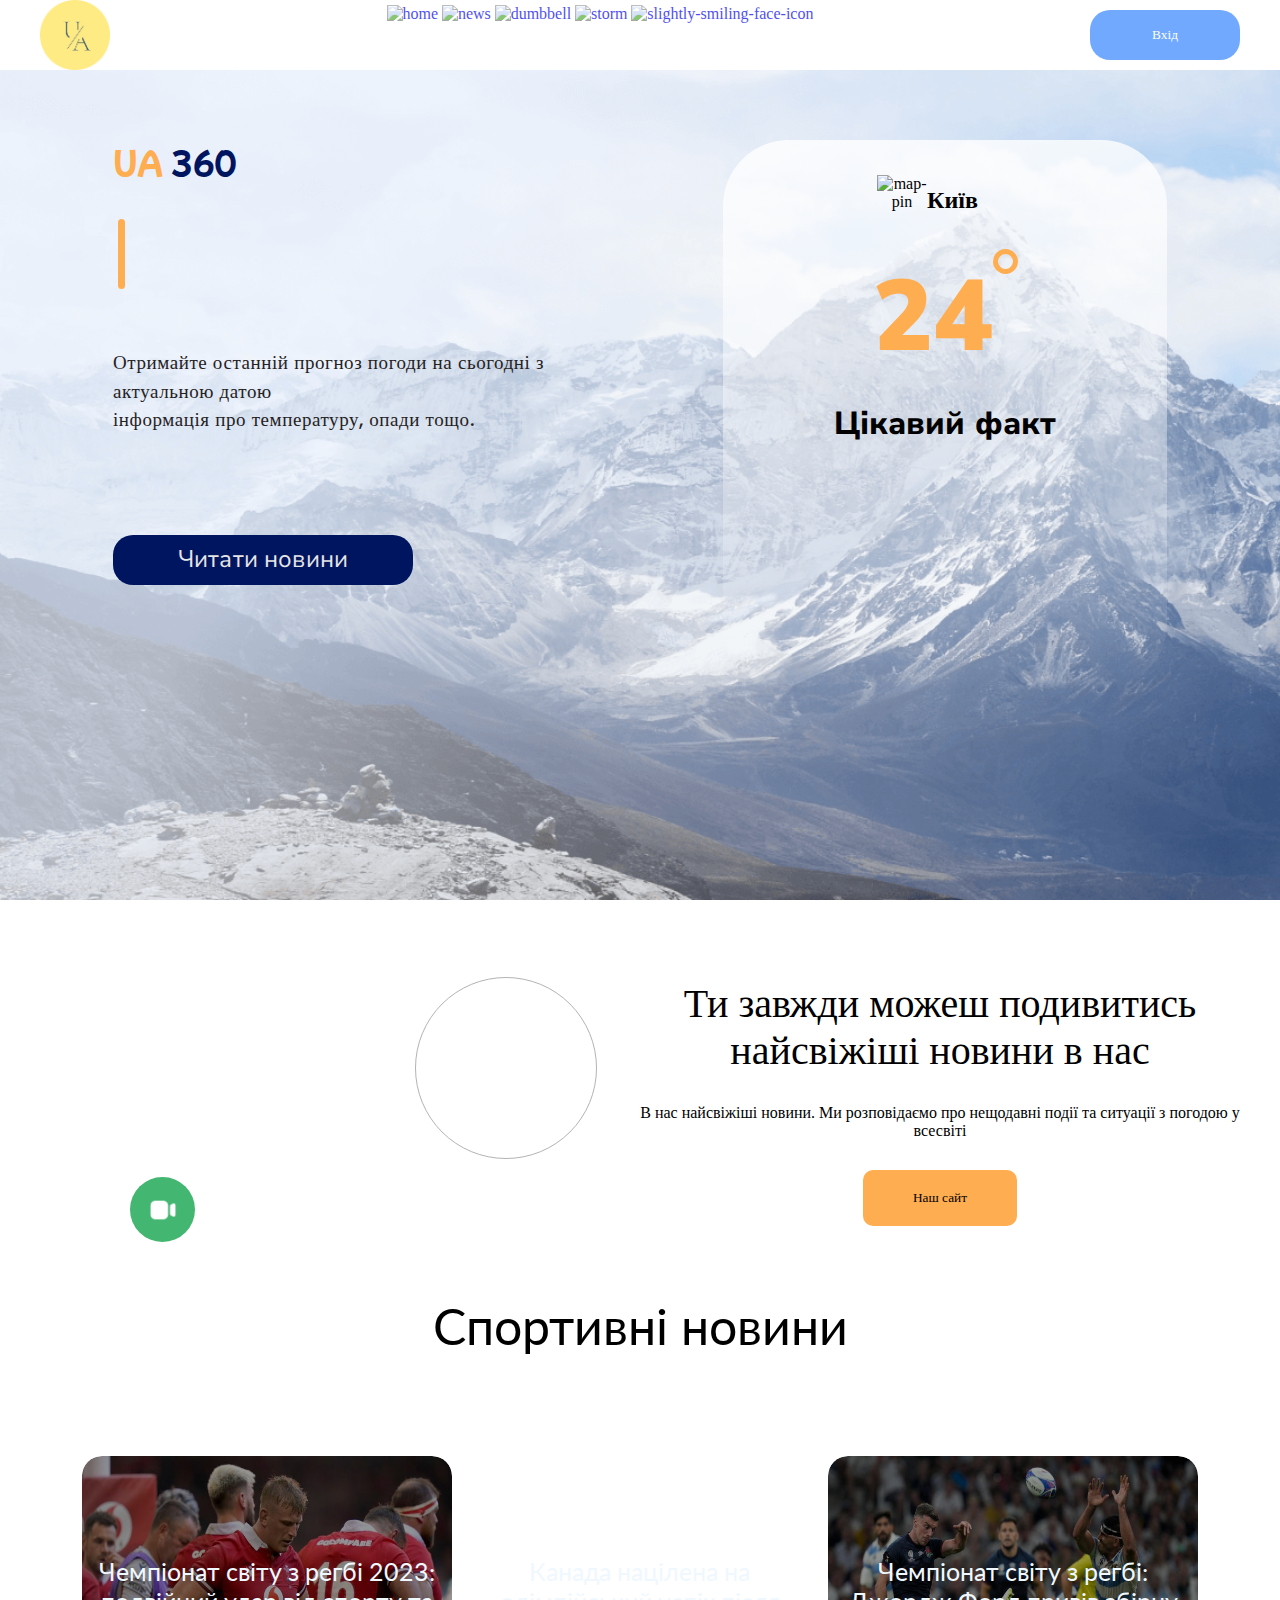
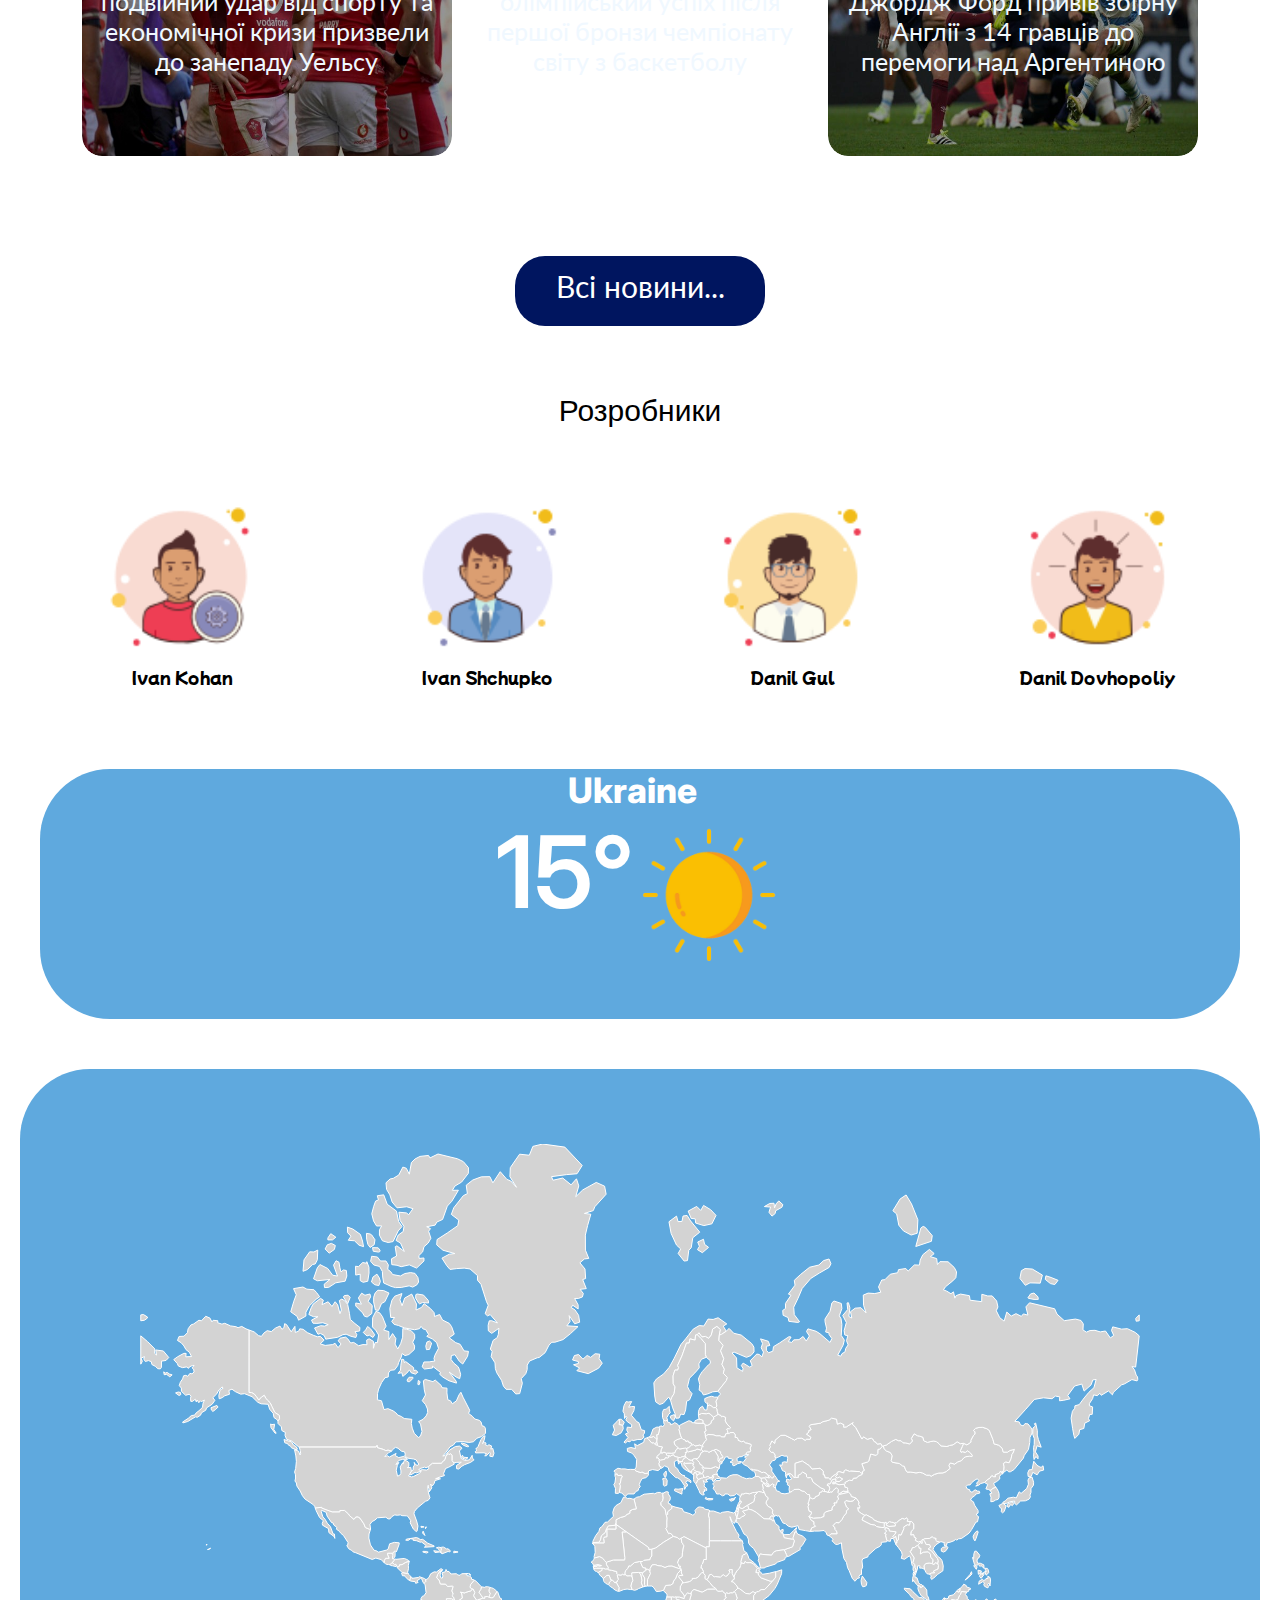
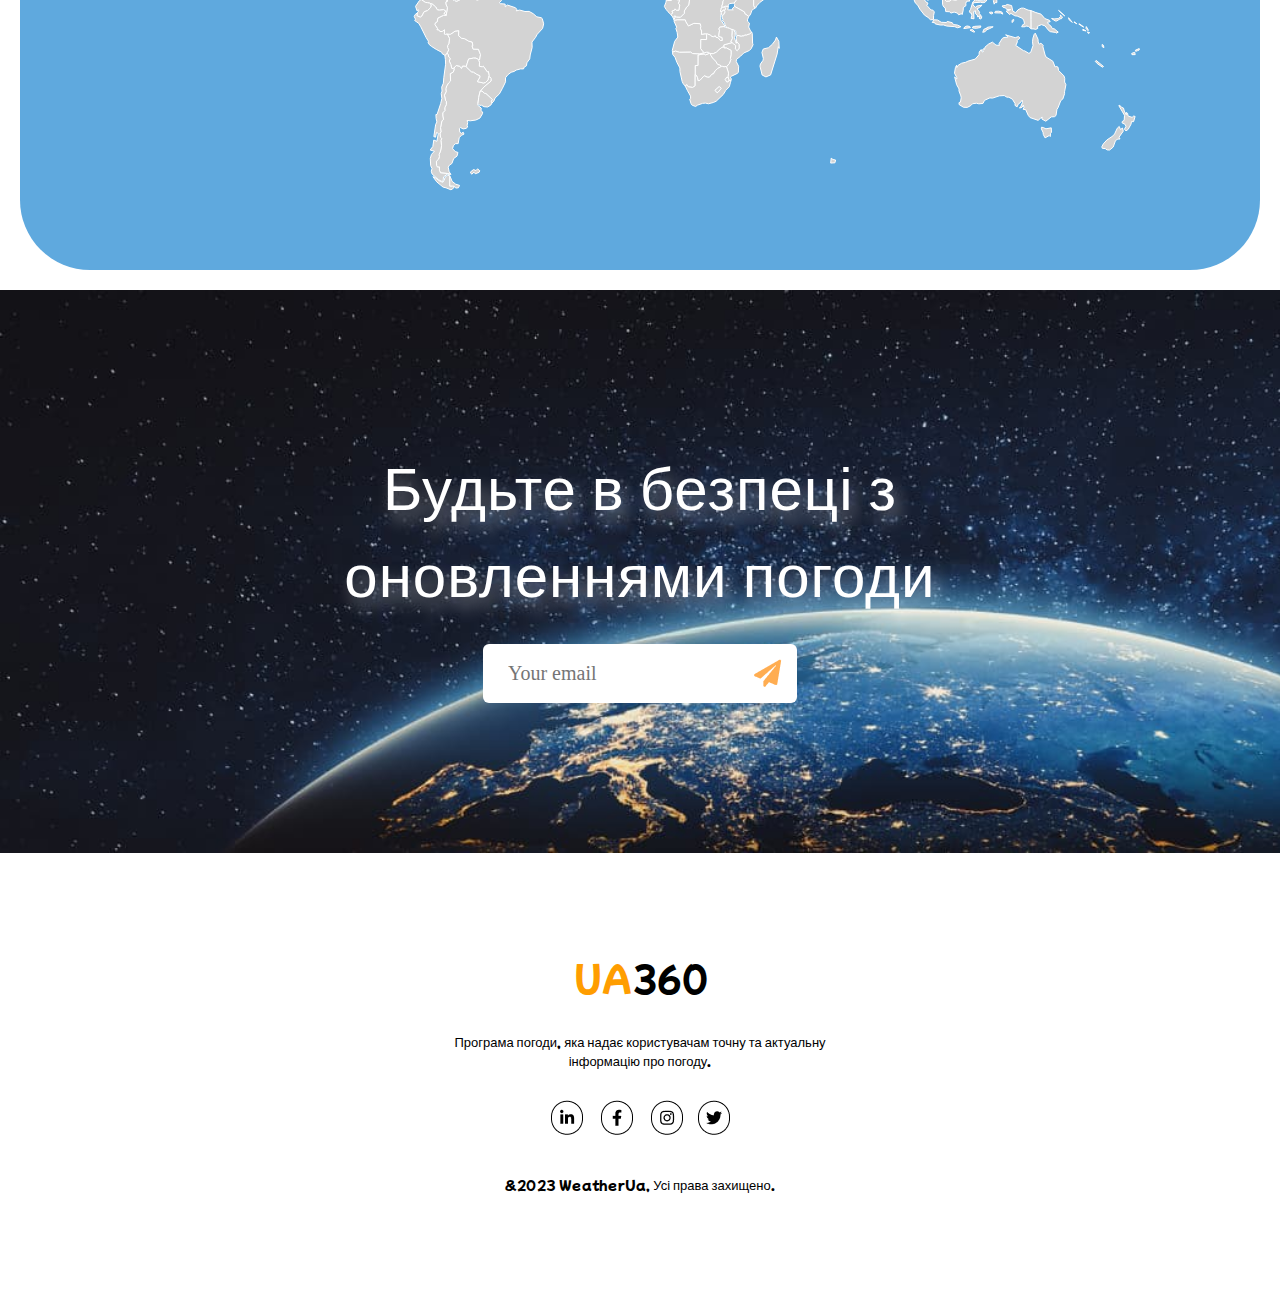
==== index.html @ 63f7a11b "v1" ====
<!DOCTYPE html>
<html lang="en">
    <meta charset="UTF-8">
    <meta name="viewport" content="width=device-width, initial-scale=1.0">
    <title>UA360 - Головна сторінка</title>
    <link rel="preconnect" href="https://fonts.googleapis.com">
    <link rel="preconnect" href="https://fonts.gstatic.com" crossorigin>
    <link href="https://fonts.googleapis.com/css2?family=Poppins:wght@300&display=swap" rel="stylesheet">   
    <link href="https://fonts.googleapis.com/css2?family=Mochiy+Pop+P+One&family=Nunito+Sans:opsz,wght@6..12,300&display=swap" rel="stylesheet">
    <link rel="preconnect" href="https://fonts.googleapis.com">
    <link rel="preconnect" href="https://fonts.gstatic.com" crossorigin>
    <link href="https://fonts.googleapis.com/css2?family=Lato:ital,wght@1,700&family=Lobster&family=Noto+Serif+Khojki:wght@500;700&family=Preahvihear&family=Sedgwick+Ave+Display&display=swap" rel="stylesheet">
    <link rel="preconnect" href="https://fonts.googleapis.com">
    <link rel="preconnect" href="https://fonts.gstatic.com" crossorigin>
    <link href="https://fonts.googleapis.com/css2?family=Crimson+Text:ital@1&family=Dancing+Script:wght@500&family=Noto+Serif:ital@1&family=Open+Sans:ital,wght@1,300&family=Pacifico&family=Raleway:wght@200&family=Roboto:wght@300&family=Shadows+Into+Light&family=Signika+Negative:wght@300&family=Ubuntu:wght@300&display=swap" rel="stylesheet">
    <link href="https://cdn.jsdelivr.net/npm/bootstrap@5.3.1/dist/css/bootstrap.min.css" rel="stylesheet" integrity="sha384-4bw+/aepP/YC94hEpVNVgiZdgIC5+VKNBQNGCHeKRQN+PtmoHDEXuppvnDJzQIu9" crossorigin="anonymous">
    <link rel="preconnect" href="https://fonts.googleapis.com">
    <link rel="preconnect" href="https://fonts.gstatic.com" crossorigin>
    <link href="https://fonts.googleapis.com/css2?family=Inter:wght@300;800&display=swap" rel="stylesheet">
    <link rel="stylesheet" href="./style.css">
    <link rel="shortcut icon" href="./img/logo.png" type="image/x-icon">
    <link rel="stylesheet" href="load.css">
<!--     <script src="./load.js"></script>
 --></head>
<body>
    <div class="mask">
        <div class="loader">
            <div class="sky"></div>
            <div class="sun"></div>
        </div>
    </div>
    <header class="i-header">
        <div class="i-header__block">
            <div class="i-header__block-body">
                <a href="./index.html">

                    <img class="i-header__logo" src="./img/logo.png" alt="" width="70px">
                </a>
                
                <nav class="i-header__nav">
                    <a href="./index.html" class="i-header-link">
                        <img class="i-header__nav-link" width="50" height="50" src="https://img.icons8.com/3d-fluency/50/home.png" alt="home"/>
    
                    </a>
                    <a href="./D__news/Danya.html" class="i-header-link">
                        <img class="i-header__nav-link" width="50" height="50" src="https://img.icons8.com/3d-fluency/50/news.png" alt="news"/>
                    </a>
                    <a href="./sport/index.html" class="i-header-link">
    
                        <img class="i-header__nav-link"  width="50" height="50" src="https://img.icons8.com/3d-fluency/50/dumbbell.png" alt="dumbbell"/>
                    </a>
                    <a href="./Ivan Kohan/weather.html" class="i-header-link">
                        
                        <img class="i-header__nav-link"  width="50" height="50" src="https://img.icons8.com/3d-fluency/50/storm.png" alt="storm"/>
                    </a>
                    <a href="./weather/index.html" class="i-header-link">
    
                        <img class="i-header__nav-link"  width="50" height="50" src="https://img.icons8.com/3d-fluency/50/slightly-smiling-face-icon.png" alt="slightly-smiling-face-icon"/> 
                    </a>
                </nav>
                <a href="../login/login.html" class="login-link">

                    <button class="login-btn">
                        Вхід
                    </button>
                </a>
            </div>
           <!--  <nav class="i-header__nav">
                <a href="" class="i-header__link">Головна</a>
                <a href="" class="i-header__link">Новини</a>
                <a href="" class="i-header__link">Спорт</a>
                <a href="" class="i-header__link">Погода</a>
                <a href="" class="i-header__link">Цікаві факти</a>
            </nav> -->
        </div>
        
        <div class="i-info-box">
            <div class="i-left-box">
                <p class="i-overtext">UA <span class="i-blue">360</span></p>
                <div class="i-title-box">
                    <h1 class="i-title" id="animatedText"></h1>
                    <div class="i-line"></div>
                </div>
                <p class="i-subtitle">Отримайте останній прогноз погоди на сьогодні з актуальною датою <br> інформація про температуру, опади тощо.</p>
                <a href="/D__news/Danya.html">
                    <button class="i-info-button">Читати новини</button>
                </a>
            </div>
            <div class="i-right-box">
                <div class="i-card-box">
                    <div class="i-city-box">
                        <img width="50" height="50" src="https://img.icons8.com/3d-fluency/50/map-pin.png" alt="map-pin"/>
                        <h1 class="i-city">Київ</h1>
                    </div>
                    <div class="i-temperature-box">
                        <p class="i-temperature">24</p>
                        <div class="i-circle"></div>
                    </div>
                    <p class="i-ff-title">Цікавий факт</p>
                    <p class="i-ff" id="iFF">Щоб передивитися всі відео на YouTube, знадобиться 1000 років.</p>
                </div>
            </div>
        </div>
        <div class="i-shadow"></div>
    </header>
    <main>

        <div class="D-section">
            <div class="D-section__block">
                <img class="D-section__block__img" src="https://images.pexels.com/photos/17698922/pexels-photo-17698922.jpeg?auto=compress&amp;cs=tinysrgb&amp;dpr=1&amp;w=500" alt="">
                <div class="D-section__block__img-2"></div>
                <div class="D-section__block__icon">
                    <img class="D-section__block__videoPng" src="./img/Video.png" alt="">
                    <div class="D-section_block__background"></div>
                </div>
            </div>
            <div class="D-section__block">
                <p class="D-section__title">Ти завжди можеш подивитись найсвіжіші новини в нас</p>
                <p class="D-section__Description">В нас найсвіжіші новини. Ми розповідаємо про нещодавні події та ситуації з погодою у всесвіті</p>
                <a href="">
                    <button class="D-section__btn">Наш сайт</button>
                </a>
            </div>
        </div>
        <div class="sport-news">

            <p class="g__news-title">Спортивні новини</p>
            <div class="g__news-box">
                <div class="g__box-news1">
                    <img class="g__box-news1-img" src="./img/news1-photoaidcom-darken.jpg" alt="">
                    <p class="g__box-news1-text">Чемпіонат світу з регбі 2023: подвійний удар від спорту та економічної кризи призвели до занепаду Уельсу</p>
                    <a href="">
                        <div class="g__box-news1-button">
                        <p class="g__box-news1-button-text">Читати більше...</p>
                    </a>
                </div>
            </div>
                <div class="g__box-news1">
                    <img class="g__box-news1-img" src="./img/news2dark.jpg" alt="">
                    <p class="g__box-news1-text">Канада націлена на олімпійський успіх після першої бронзи чемпіонату світу з баскетболу</p>
                    <a href=""><div class="g__box-news1-button">
                        <p class="g__box-news1-button-text">Читати більше...</p>
                    </a></div>
                </div>
                <div class="g__box-news1">
                    <img class="g__box-news1-img" src="./img/news3dark.jpg" alt="">
                    <p class="g__box-news1-text">Чемпіонат світу з регбі: Джордж Форд привів збірну Англії з 14 гравців до перемоги над Аргентиною</p>
                    <a href=""><div class="g__box-news1-button">
                        <p class="g__box-news1-button-text">Читати більше...</p>
                    </a>
                </div>
                </div>
            </div>
            <a href="/D__news/Danya.html">
                <div class="g__news-more">
                    <p class="g__news-more-text">Всі новини...</p>
                </div>
            </a>    
        </div>
        <h3 class="about-title">
            Розробники
        </h3>
        <div class="about-os">
            <div class="box-people">
                <img src="./img/icons8-admin-100(1).png" alt="" class="img-people">
                <p class="text-people">Ivan Kohan</p>
            </div>
            <div class="box-people">
                <img src="./img/icons8-manager-100.png" alt="" class="img-people">
                <p class="text-people">Ivan Shchupko </p>
            </div>
            <div class="box-people">
                <img src="./img/icons8-administrator-male-100.png" alt="" class="img-people">
                <p class="text-people">Danil Gul </p>
            </div>
            <div class="box-people">
                <img src="./img/icons8-winner-100.png" alt="" class="img-people">
                <p class="text-people">Danil Dovhopoliy</p>
            </div>
        </div>
        <div class="map-block">
            <div class="svg__map-box" >
                <div class="box-name">
                    <p class="svg__map-name">Ukraine</p>
                    <img src="https://flagsapi.com/UA/flat/64.png" alt="" class="flag">
                </div>
                <div class="svg__map-line">
                    <p class="temperature-map">15°</p>
                    <img src="./img/clear.png" alt="" class="status-map">
                </div>
            </div>
            <div class="svg__map">
                <div class="map-container">
                    <!-- <video autoplay loop muted class="video__beck " src="./VIDEO/ocean--video-2.mp4"></video> -->
                    <svg enable_background="new 0 0 1000 647" height="647px" pretty_print="False" style="stroke-linejoin: round; stroke:#000; fill: none;" version="1.1" viewBox="0 0 1000 647" width="1000px" xmlns="http://www.w3.org/2000/svg" xmlns:xlink="http://www.w3.org/1999/xlink"><defs><!-- <style type="text/css"><![CDATA[path { fill-rule: evenodd; }]]></style> --></defs><metadata><views><view h="647.825177808" padding="0" w="1000"><proj flip="auto" id="mercator" lon0="65.3146660706"/><bbox h="4064.12" w="6283.19" x="-3141.59" y="-2891.13"/></view></views></metadata><g class="" id="countries">
                        <path d="M705.095473,347.358975L703.185541,347.101503L699.259904,349.734781L698.161758,348.598999L698.420314,345.662495L696.381534,343.613834L692.809190,346.703602L691.914707,348.301657L690.980523,347.628542L688.972844,348.746781L688.125371,348.323054L686.033561,347.587345L684.488245,347.564174L683.652811,347.455957L682.344409,346.520899L681.909851,347.764979L679.572241,348.438463L679.018582,351.205398L675.266223,352.766604L674.686909,354.312810L672.595672,354.766275L669.767179,353.474360L668.636641,357.694527L667.874589,360.130031L669.081805,360.621575L667.895801,362.437648L669.021466,367.138651L671.122018,367.686762L671.349186,369.770679L668.833711,372.682517L673.480983,374.311011L680.406385,373.822025L684.010834,372.494781L684.107864,369.760841L685.653897,367.928997L692.251661,365.986526L692.098448,364.018170L693.276139,362.026616L695.041314,361.187620L693.951194,358.982338L696.589497,359.086936L697.236317,356.586326L698.617671,355.165008L697.644933,352.022243L699.264491,350.523488L706.834993,348.754680L708.449535,348.364676L707.955785,347.364479L705.095473,347.358975Z " data-id="AF" data-name="Afghanistan" id="AF"/> 
                        
                        <path d="M533.912343,476.918513L536.711025,483.262952L535.858536,484.375514L537.129530,488.355179L537.812898,493.063148L534.668805,497.355167L532.283612,506.335245L532.544605,508.158632L535.539640,507.112288L539.410384,508.307418L550.652983,508.182051L552.574668,509.575824L559.289241,509.988263L564.386549,508.801668L562.576657,506.987947L560.705566,504.621497L560.833267,495.505393L566.608353,495.541271L566.613226,490.793957L566.320129,489.916505L565.057018,489.749969L561.447266,490.362855L561.595606,487.006235L560.466932,484.234058L560.875548,482.543134L560.262552,479.701652L553.854119,479.322996L548.460990,481.878069L545.965438,477.834577L545.281354,475.755476L537.096996,475.718592L534.176058,476.376303L533.912343,476.918513Z M536.042850,472.701471L535.003466,471.746856L534.165452,472.214832L533.045951,473.416558L533.787508,475.511422L534.492947,475.216993L534.579801,474.002388L535.033564,473.286495L536.042850,472.701471Z " data-id="AO" data-name="Angola" id="AO"/><path d="M553.540670,330.110215L553.727275,331.298434L553.727277,331.298446L553.581087,335.545473L553.822444,337.283016L555.414198,339.294452L555.885733,339.546622L557.175359,337.794017L557.341758,336.612640L558.243121,336.083697L558.298731,335.122411L557.148128,334.228055L556.754274,332.644773L557.106707,331.380914L557.106705,331.380897L556.920059,330.027374L556.256654,329.643620L555.665751,328.634798L554.919444,328.968091L554.743156,328.259226L553.540670,330.110215Z " data-id="AL" data-name="Albania" id="AL"/><path d="M653.759209,386.431356L649.790289,390.455790L643.650874,390.765421L643.548397,389.931799L643.054934,390.079584L643.160850,390.782445L644.223165,393.846511L652.560449,395.362890L653.119412,394.727848L653.191934,393.515431L654.999533,388.019845L656.415714,388.007913L655.511485,384.533579L653.759209,386.431356Z " data-id="AE" data-name="United Arab Emirates" id="AE"/><path d="M309.644719,631.735724L309.646550,642.213875L312.616701,642.216334L314.287780,642.345548L315.702035,644.056515L318.336844,643.813379L319.584911,641.398638L315.702035,640.202418L312.096507,637.360988L310.709765,633.865903L309.644719,631.735724Z M313.880762,524.206616L314.217572,524.960371L313.265688,528.102701L310.244782,529.603385L310.583456,536.932680L308.626227,538.872075L306.809886,541.818041L305.818587,544.697498L306.080798,547.794350L304.372164,551.117641L305.649824,556.777567L306.369882,557.382934L306.362859,560.450154L304.779920,563.742405L304.844488,566.591558L302.744652,568.839818L302.753681,572.035288L303.596711,575.474148L301.935804,576.764896L300.542913,583.691000L301.011438,588.201466L299.896236,588.962789L300.543773,593.326099L301.795634,594.777759L300.881587,596.395356L301.551697,601.694072L300.538685,607.002464L299.068470,610.494716L299.390733,612.590492L298.511299,615.249044L296.383515,617.112076L296.625876,621.673143L297.602985,623.256494L299.449496,622.974263L299.395606,626.278715L300.545493,628.888965L307.247453,629.492466L309.817964,630.201815L310.987127,630.431157L309.141190,627.819792L308.245416,623.217316L309.381973,621.175478L311.913214,619.470698L313.715724,614.485923L316.991460,612.128926L317.945709,608.432708L315.294149,607.608294L312.566483,604.649133L313.361787,601.659070L315.535721,599.639327L318.155822,599.628172L319.219355,593.657780L321.446463,591.292522L324.000133,590.120681L323.173944,588.172708L321.655572,589.353293L319.783048,588.226173L319.396217,584.542821L320.466630,583.582295L323.133598,584.920067L325.975564,584.412074L327.639122,583.121877L327.127313,581.284515L327.695234,578.582536L327.112264,576.450286L330.158968,576.809109L335.721434,576.067904L339.833678,574.168384L342.498639,569.682824L342.639526,567.994131L340.906456,566.496611L341.285117,564.144205L337.763868,561.249044L337.953486,559.499082L338.742913,553.332798L339.484828,549.987900L340.177655,547.408825L343.878130,543.062123L351.206129,537.007741L351.262670,534.532232L349.871212,532.753500L348.497669,533.343008L348.044192,536.070550L345.528503,538.455208L343.335076,538.957417L337.423475,537.631189L340.154006,532.925739L339.755853,531.570964L336.899411,530.375110L333.510665,528.125455L331.243069,527.663890L326.144041,522.745031L325.696369,522.104118L322.533573,521.980442L321.451407,524.393603L319.820957,522.226438L316.192000,521.498140L313.880762,524.206616Z " data-id="AR" data-name="Argentina" id="AR"/><path d="M628.921208,340.125118L626.498607,338.554432L627.280438,337.400355L625.304577,334.598953L624.730422,333.631564L620.876018,334.206281L621.347266,335.497998L621.080397,337.272875L623.142682,338.174517L624.235382,339.229529L624.812260,339.132161L625.633649,340.097826L626.859066,340.089750L626.846311,340.643464L627.978568,342.708992L628.982837,342.604415L628.921208,340.125118Z " data-id="AM" data-name="Armenia" id="AM"/><path d="M694.920406,618.784756L695.599910,616.036526L692.978968,615.508063L691.190071,614.182178L690.663109,619.063725L694.920406,618.784756Z " data-id="TF" data-name="French Southern and Antarctic Lands" id="TF"/><path d="M903.258864,583.545187L901.444386,583.220924L901.373154,584.904456L902.973506,588.135077L903.353028,590.613127L905.062736,593.865718L909.267854,591.535348L910.237153,592.575062L910.523513,589.533550L911.473606,588.242775L911.277253,583.849032L905.938444,584.812902L903.258864,583.545187Z M898.166285,497.971541L898.056213,495.323095L895.263693,489.186240L894.233196,490.243980L892.966501,494.110218L892.502992,497.784312L893.008638,501.640529L890.715745,508.353819L888.884641,509.347835L884.363638,506.721833L883.581663,506.724677L875.807498,501.505045L877.408997,497.859109L877.087666,496.718732L879.833032,493.952183L878.559600,492.548795L875.248106,493.658801L865.613598,490.897127L867.645212,491.828748L867.695376,493.276989L863.946170,493.474469L862.266273,494.476013L858.915364,499.850311L859.502992,501.424778L856.003456,501.135991L852.415060,498.126645L848.543887,500.106378L844.965093,503.141933L844.628282,505.336718L843.404584,504.711000L842.534180,506.113411L843.521823,507.482634L842.341552,508.061816L841.173321,505.560036L839.232431,508.022344L839.035218,510.767212L835.192709,515.124859L827.907707,517.163248L825.722164,518.267222L821.578102,519.222607L817.973653,521.489802L816.801982,523.550267L816.592443,521.269846L815.446426,523.424148L814.495043,529.195761L816.776614,533.487828L816.822907,535.068837L814.626614,532.979939L816.658515,540.743809L819.061624,544.994153L818.942378,546.813786L820.863203,551.922379L821.173929,553.858611L820.462470,558.091628L819.085415,558.544808L819.024933,560.460031L823.457792,563.252266L827.340288,563.386539L830.873505,561.511033L832.523161,559.721774L836.421279,559.203753L838.872688,559.813217L842.968020,559.434674L844.526666,556.341833L849.871351,553.894353L852.517680,554.111778L859.265361,551.850694L864.231384,551.542771L866.898782,553.130470L868.847698,553.223926L872.406426,555.212701L875.083713,559.627770L874.997719,561.407738L877.163341,562.795491L878.225656,560.119045L879.958440,558.975949L882.214642,556.145291L882.435934,558.601613L880.944507,562.178151L879.494071,564.050808L881.961819,563.427516L883.316371,561.091828L883.987270,563.598497L883.075587,565.248227L885.743845,565.659481L888.265913,571.427464L890.058749,573.588472L898.299863,576.385351L900.728627,573.820899L902.244419,573.155300L901.813874,574.993881L905.810313,577.192059L911.320393,572.849264L914.424642,572.721583L916.014962,571.505418L916.932807,565.451571L918.003148,563.755205L920.762703,556.612531L922.817536,554.991406L924.591453,549.687357L924.534984,547.839024L925.922357,540.718622L924.600626,538.057061L924.720588,534.366412L923.941337,531.893345L918.517394,526.396627L918.039553,523.204887L916.237114,522.366895L915.130368,523.025254L912.828589,517.213551L906.003227,512.992785L905.105160,511.007906L902.909441,502.742291L903.194368,501.468397L900.945046,499.136230L899.165538,500.215942L898.166285,497.971541Z " data-id="AU" data-name="Australia" id="AU"/><path d="M545.760485,303.993486L544.457959,304.211880L539.768693,304.961549L537.708128,303.608546L536.730230,305.543986L535.733844,306.073893L535.003466,308.629388L531.690968,309.240663L527.446580,309.008770L526.609426,309.235357L526.716775,309.962985L526.292537,310.962702L527.547480,311.703338L528.962658,311.813687L530.642985,312.390010L530.965464,311.618651L533.706387,310.911425L534.325975,312.324422L538.292029,313.367624L540.582915,313.679669L541.982472,312.764750L544.408082,312.664074L544.936803,311.980677L545.857515,309.353970L545.320338,308.462452L546.882280,308.454357L547.092822,306.763254L546.816351,305.318639L547.039076,304.786842L545.760485,303.993486Z " data-id="AT" data-name="Austria" id="AT"/><path d="M624.235382,339.229529L624.675529,340.585934L626.076232,342.235846L627.978568,342.708992L626.846311,340.643464L626.859066,340.089750L625.633649,340.097826L624.812260,339.132161L624.235382,339.229529Z M628.703356,331.361286L627.983584,331.874165L629.349459,333.876584L625.409777,333.028338L624.730422,333.631564L625.304577,334.598953L627.280438,337.400355L626.498607,338.554432L628.921208,340.125118L628.982837,342.604415L632.253771,339.966246L634.113253,340.754413L633.156997,342.521127L635.576875,344.201462L635.502777,342.444709L637.479354,337.554219L639.763648,337.261983L637.617232,336.109548L636.206496,333.505528L634.747893,331.554132L634.747891,331.554130L633.091928,333.049168L632.615950,333.988056L631.389099,333.736290L629.483037,331.486147L628.703356,331.361286Z " data-id="AZ" data-name="Azerbaijan" id="AZ"/><path d="M584.507193,466.122520L584.507131,466.122513L583.033539,465.941059L582.184346,467.521875L580.500149,467.303605L581.197562,468.566378L581.222904,469.047696L582.240958,471.697117L582.227375,471.820703L582.520870,471.786820L583.527146,470.779321L585.265232,467.845220L584.668002,467.215784L584.507193,466.122520Z " data-id="BI" data-name="Burundi" id="BI"/><path d="M509.194017,292.929089L506.971353,293.803166L508.662286,295.424381L511.887213,299.217952L513.310561,298.882307L515.736888,300.839529L516.037438,298.429093L516.760363,298.265953L517.075389,295.321899L515.550854,294.294255L513.795282,292.354404L511.224484,293.277452L509.194129,292.929108L509.194017,292.929089Z " data-id="BE" data-name="Belgium" id="BE"/><path d="M507.900664,425.229499L506.906427,425.236832L505.975396,426.067608L505.369424,426.914755L504.013724,427.179282L503.448742,428.415972L502.494923,428.735785L502.142060,430.222123L504.616401,433.999955L504.490133,440.432138L505.173213,442.357851L507.465390,442.032394L507.554394,435.744988L510.531227,429.477381L509.907483,427.801189L510.015549,426.860902L507.900664,425.229499Z " data-id="BJ" data-name="Benin" id="BJ"/><path d="M499.261540,417.557253L494.450163,418.604896L490.229566,422.095271L488.888342,421.710867L487.721329,424.357711L485.519805,426.708836L484.827479,428.865938L485.011149,430.504324L486.258352,431.118837L486.743073,432.050224L490.259807,431.829687L492.157986,432.555401L491.779683,430.434966L491.844824,428.833675L498.783269,428.450369L500.066016,428.675482L502.494923,428.735785L503.448742,428.415972L504.013724,427.179282L505.369424,426.914755L505.975396,426.067608L506.038172,424.123630L502.840333,423.478708L500.819970,418.933693L501.039757,417.544052L499.261540,417.557253Z " data-id="BF" data-name="Burkina Faso" id="BF"/><path d="M755.565488,391.954888L754.346377,393.894387L752.827862,392.330006L754.924975,390.429485L756.203852,387.848966L749.393539,386.951249L749.148885,384.812503L745.628138,383.324250L744.648377,385.419766L746.650180,387.046490L744.300674,389.299612L746.007803,390.115422L745.535838,391.943859L746.928658,396.685365L748.001722,396.953195L750.370577,397.341229L750.989162,394.437052L753.543764,394.557374L755.390347,399.261646L756.182640,400.809659L756.001479,398.418145L756.969488,398.869256L757.026244,396.728662L755.565488,391.954888Z " data-id="BD" data-name="Bangladesh" id="BD"/><path d="M562.839226,322.348738L562.154999,323.225215L562.403809,324.629350L563.751338,326.277803L562.528214,329.113746L562.072014,329.643620L563.461108,330.844504L563.658035,333.299839L565.709570,333.406617L567.929942,332.389776L569.884017,333.681884L572.404938,333.333433L572.435179,331.487013L575.260520,330.313258L577.648436,330.814416L576.753093,328.675245L577.765962,325.965513L579.205362,324.381449L575.556340,322.576766L570.915948,324.454401L563.637109,323.934713L562.839226,322.348738Z " data-id="BG" data-name="Bulgaria" id="BG"/><path d="M284.958915,391.554327L283.138928,387.133535L282.535390,389.074049L284.958915,391.554327Z M284.167530,382.910553L280.950289,382.258690L281.144433,383.406407L284.167530,382.910553Z M286.441786,382.879539L285.498802,383.065581L285.453289,384.682089L286.441786,382.879539Z " data-id="BS" data-name="Bahamas" id="BS"/><path d="M551.475850,328.403495L551.882110,326.319853L552.783963,325.433880L553.302244,325.084880L553.955344,324.915522L554.359607,323.107934L553.022372,321.619261L553.716908,319.904363L552.711399,319.915187L552.711394,319.915184L551.457030,319.047402L545.258135,319.351463L544.263039,318.448829L543.682434,320.077595L549.021100,326.971621L551.475850,328.403495Z " data-id="BA" data-name="Bosnia and Herzegovina" id="BA"/><path d="M578.147633,270.269966L575.168219,272.182379L573.481586,273.010221L573.742148,275.197562L571.468318,276.746210L570.824651,279.446824L567.813563,281.228439L565.132836,281.196444L565.253228,283.268499L566.006681,286.865492L564.343409,287.797351L565.199051,289.896621L565.251938,291.893321L566.577682,291.719235L568.097630,290.505020L573.047888,290.757283L576.143394,291.831502L580.411145,291.788010L581.138082,292.829365L584.744107,293.045735L585.777041,289.812287L588.157919,289.544607L588.157935,289.544605L587.475714,286.632202L586.824451,285.105670L587.358189,284.673882L589.596045,284.834360L590.675273,283.820804L587.044310,280.041517L585.305506,276.915656L585.628271,273.324908L582.916873,272.152047L581.461564,272.740006L581.067567,271.515228L578.147633,270.269966Z " data-id="BY" data-name="Belarus" id="BY"/><path d="M253.902077,413.787264L254.947696,412.928278L255.142043,409.697705L255.111586,407.629730L255.101339,407.200845L254.574122,407.239307L252.741442,408.790838L252.763155,409.219669L252.741728,411.523934L252.524521,414.787877L253.352431,414.786909L253.902077,413.787264Z " data-id="BZ" data-name="Belize" id="BZ"/><path d="M339.543447,515.968907L340.529228,510.698722L338.468949,505.254732L333.151711,505.135434L332.085096,501.781239L332.894445,501.733293L332.195097,498.006661L328.839459,497.188301L324.725566,494.733588L321.619669,494.264616L318.607865,491.724725L318.784941,486.632406L315.155913,487.109100L310.650818,490.164253L309.222741,490.226019L307.160599,489.986865L309.558548,494.546785L308.771414,499.944733L307.687959,501.377156L307.548648,503.409949L308.741603,505.836207L306.992122,508.967173L308.351619,510.949646L308.721681,513.061439L310.176632,514.304807L309.303145,517.158661L310.793210,520.489564L311.879676,524.618785L313.880762,524.206616L316.192000,521.498140L319.820957,522.226438L321.451407,524.393603L322.533573,521.980442L325.696369,522.104118L326.144041,522.745031L327.236454,519.171925L328.636656,514.977687L333.470176,514.121584L336.045417,514.163205L338.629114,515.669202L338.676482,516.579280L339.543447,515.968907Z " data-id="BO" data-name="Bolivia" id="BO"/><path d="M342.514118,454.255863L337.640252,455.908437L336.278891,455.770811L333.661657,451.781207L334.872241,448.437326L332.998355,444.859896L331.556446,444.983021L331.923642,445.768702L330.909340,446.830762L325.812677,448.303425L325.012070,448.960573L320.233729,448.165852L321.475056,448.886528L322.266633,454.109736L318.739794,456.387813L316.046598,457.416436L314.519627,455.949294L313.996209,456.291195L311.767668,454.731067L306.363791,454.669052L306.398117,456.405015L308.023265,456.691853L305.812998,457.924120L305.798880,459.939274L307.397943,463.742613L306.151170,471.357892L303.651891,471.227391L297.835456,474.075360L297.202825,477.854921L295.526368,478.661157L294.797638,480.353193L297.493056,484.582584L296.906933,485.789145L298.747640,485.952187L299.796411,487.453427L302.243950,487.526210L304.519645,485.867611L304.334399,490.149067L305.596149,490.473567L307.160599,489.986865L309.222741,490.226019L310.650818,490.164253L315.155913,487.109100L318.784941,486.632406L318.607865,491.724725L321.619669,494.264616L324.725566,494.733588L328.839459,497.188301L332.195097,498.006661L332.894445,501.733293L332.085096,501.781239L333.151711,505.135434L338.468949,505.254732L340.529228,510.698722L339.543447,515.968907L338.676482,516.579280L339.496652,518.225077L339.312266,522.269282L342.240083,522.844304L343.372197,522.257681L347.381033,528.029741L348.421277,527.539143L349.042227,531.570489L348.497669,533.343008L349.871212,532.753500L351.262670,534.532232L351.206129,537.007741L343.878130,543.062123L340.177655,547.408825L341.977944,547.066844L344.759141,549.556233L345.790140,549.461891L352.424094,555.576556L351.201112,557.144575L351.969041,559.028012L353.803871,557.126591L355.068631,553.990760L359.393066,549.884064L362.470370,544.241282L365.556130,537.793871L365.498657,533.767444L367.846371,530.722692L371.110426,528.296072L374.216609,527.409580L376.170040,526.063347L380.533029,524.904173L383.546195,524.911333L384.195523,523.109714L386.440402,521.811991L386.911938,518.734916L389.724021,514.875743L390.215764,510.955985L392.160596,503.429895L391.963740,498.056393L395.485133,493.439133L397.252099,490.238285L402.572491,484.480277L403.676943,479.848031L402.275237,474.605692L401.270108,473.727077L396.761932,472.812363L393.219829,469.696587L389.119839,467.397455L384.976279,467.505659L379.578708,466.037168L376.353709,466.892790L376.808475,465.356136L375.454783,463.729996L367.358282,461.038881L365.251710,462.859045L365.151670,460.078873L360.249139,459.643310L359.386473,458.807301L361.472550,456.523995L361.397735,454.608900L359.914478,454.150821L357.672752,447.756962L356.727962,447.888381L353.172745,453.531137L351.844779,453.729485L349.987662,453.584705L348.776505,453.012131L347.187761,452.423908L345.878213,452.707738L344.758926,452.461064L344.696867,454.383630L343.188958,454.156486L342.514118,454.255863Z " data-id="BR" data-name="Brazil" id="BR"/><path d="M817.841079,445.819050L816.742932,446.860236L818.006474,448.301557L819.914256,447.442286L820.200617,444.293741L817.841079,445.819050Z " data-id="BN" data-name="Brunei Darussalam" id="BN"/><path d="M753.104907,378.351184L751.639565,378.274691L749.657398,377.546335L748.159665,378.344445L746.324835,380.672677L746.384171,381.297426L748.904948,382.477965L755.253329,382.108559L755.448106,380.193887L754.319145,379.195024L753.104907,378.351184Z " data-id="BT" data-name="Bhutan" id="BT"/><path d="M569.571285,509.205223L568.007766,509.861439L565.395978,511.011377L564.336099,509.808731L557.995314,510.926555L557.913477,521.444413L555.179720,521.548476L555.180580,530.363903L555.929303,530.822873L557.573656,533.740046L557.936982,536.712573L559.923592,536.395668L563.302735,532.608493L564.655711,531.896991L567.149544,533.130498L569.406892,533.282710L571.948739,530.145826L573.457794,529.901546L575.215230,526.735659L577.705336,524.482852L581.629683,522.272685L579.861498,520.922314L577.716802,520.464611L575.706400,517.214468L572.567611,513.975632L571.137526,511.756071L570.069908,509.422767L569.571285,509.205223Z " data-id="BW" data-name="Botswana" id="BW"/><path d="M566.025026,435.297677L565.063180,434.489468L565.327469,431.297621L563.727833,429.534636L563.413381,428.325847L561.657665,428.807689L560.250657,429.950620L558.245558,433.023620L555.635203,434.325429L552.174795,434.409084L552.449403,435.397055L549.825432,437.470913L544.670365,438.573108L542.377328,438.783351L540.982502,441.614708L540.316907,442.121280L540.155524,446.284992L543.995023,451.063894L544.118855,452.330512L544.411379,453.134842L545.865255,450.550829L547.518207,449.078350L549.395461,449.545240L551.179268,449.700324L551.428651,447.761705L553.993573,445.452916L562.140236,448.241716L567.702200,445.237806L575.006264,445.184707L575.921959,444.889257L575.475935,444.006128L573.402758,442.902932L569.681357,438.564723L568.137188,436.523354L566.250139,435.428375L566.025026,435.297677Z " data-id="CF" data-name="Central African Republic" id="CF"/><path d="M323.427573,313.203532L322.455855,311.234711L321.408172,312.486687L322.101016,313.837226L325.619096,315.537523L328.010532,313.634100L323.427573,313.203532Z M328.581245,302.645321L328.500038,301.866536L325.663583,300.082132L322.016646,299.003881L321.057298,299.366286L323.636249,301.389153L327.230906,302.721098L328.581245,302.645321Z M157.447073,305.151257L156.302992,302.825616L153.534336,301.071039L151.220589,297.542340L148.613531,297.082131L144.000084,295.466991L144.829570,298.840954L147.684435,299.615925L148.183631,300.837321L150.665927,302.327621L151.497921,303.828427L156.052319,305.733066L157.447073,305.151257Z M344.313189,295.833456L345.042779,291.653784L342.636302,293.187982L340.916632,295.696547L338.051304,302.558369L335.722079,305.096083L336.928649,306.230649L335.201025,307.692100L335.626697,308.913562L343.989349,308.793429L346.650727,309.791152L344.691922,311.707430L346.346881,311.848395L349.564929,308.300076L350.337659,308.823628L349.735627,312.164396L352.813576,312.777696L353.981378,309.192266L352.766494,304.405625L350.825389,305.122915L351.683683,302.034052L348.917894,300.723236L347.638300,301.762498L345.177503,300.593061L346.150743,299.095962L344.288036,298.170467L342.477571,299.627475L344.313189,295.833456Z M130.627483,279.980317L130.975258,283.541598L135.071087,289.179936L136.177117,289.188701L133.762972,285.517835L134.593604,280.216932L131.931010,280.595119L130.627483,279.980317Z M280.157572,237.763680L278.317172,236.410976L277.845208,240.361251L279.071199,240.858238L280.157572,237.763680Z M272.856572,234.454484L272.915536,233.278395L269.106184,233.220477L267.044959,236.008430L267.652491,237.623266L269.610709,237.760443L272.856572,234.454484Z M263.806535,215.669226L261.802583,215.120023L260.856718,221.195075L260.502063,226.253028L258.091286,229.358838L261.849951,228.760156L262.802265,232.376135L266.748899,229.181506L269.499138,225.834159L271.056780,228.669759L275.372759,230.166175L277.834416,228.205104L275.854399,226.115809L273.812895,226.608844L273.567239,223.576595L265.740473,217.579826L264.321139,218.603443L263.806535,215.669226Z M289.587249,205.331473L291.671189,199.066012L289.505903,197.002998L286.964144,198.039289L285.786135,202.165610L286.478202,205.689126L289.587249,205.331473Z M234.722754,190.738452L230.535571,184.784093L227.593293,182.484841L225.654240,185.988064L223.213575,188.449493L227.001043,191.955050L229.259768,191.108715L232.998091,193.443948L234.722754,190.738452Z M108.977718,185.972323L108.977684,185.972310L108.959656,213.347635L108.945012,248.441968L111.676283,248.607453L114.377656,250.149431L116.313852,252.562480L118.777787,256.125350L121.475776,253.099418L124.260048,251.322851L125.732296,254.151751L127.601319,256.360899L130.140582,258.763288L131.874397,262.523522L134.710589,268.352463L139.425594,271.527671L139.502641,274.624598L137.960279,276.958924L137.960282,276.959047L138.018911,279.422372L141.374104,282.841849L141.860684,286.571136L145.409273,288.512818L145.014218,291.279286L146.559464,295.203861L151.582242,297.013994L158.933083,303.079202L159.305312,303.089931L236.077910,303.089931L237.025026,301.438756L237.517541,303.765246L243.147712,305.402342L245.837991,306.694675L248.084512,306.153684L251.495917,307.234297L252.621767,305.588465L255.437146,303.357348L258.016256,304.206773L261.517798,307.232841L264.630503,307.854937L265.238482,310.230514L264.766230,311.778029L265.930234,312.286859L265.351905,313.643217L265.349723,313.648348L266.093555,313.772391L266.614963,313.180329L267.158948,314.071826L273.596763,315.020702L276.077840,315.794216L278.778847,320.054560L277.885582,321.343935L275.631602,320.807841L274.231974,318.384710L274.583260,320.852547L273.260382,323.006910L273.176968,325.898159L271.381796,327.155727L271.381772,327.155795L270.078235,329.231621L269.468092,330.543076L270.990063,330.778344L275.084463,328.362934L276.609356,328.742288L281.116672,327.212652L281.116686,327.212743L281.116698,327.212654L280.870686,326.070553L280.738656,326.114331L278.785655,325.950153L279.615786,324.643213L284.762828,323.104624L285.993907,323.833377L288.236135,322.736480L288.267807,322.796797L292.357626,319.365767L301.681910,319.335484L301.959425,318.365228L305.010257,315.749625L305.856252,312.625829L307.971738,309.552518L308.893133,310.627555L310.752920,309.933270L311.984291,311.111168L311.981851,316.593903L313.795515,318.827567L316.877853,318.348246L321.316980,318.219247L316.501547,321.455906L316.607855,324.721867L318.713871,325.003048L321.813239,322.230229L324.564118,320.657755L330.706912,318.324840L334.137739,315.728097L332.346818,314.279155L332.153922,311.348951L329.373311,315.874088L324.789935,316.450055L321.187458,314.456263L319.403387,306.981883L322.022831,304.175793L319.567549,302.103546L315.417947,302.526498L309.600372,306.028644L305.148321,311.437884L302.792635,312.105048L305.984803,308.330597L309.985497,302.800741L313.521217,300.916104L315.843344,297.828888L322.878395,297.559828L328.810460,298.471747L333.499228,297.769050L336.989018,294.175126L341.559469,292.600514L345.563076,289.341493L345.360778,284.197091L344.246420,282.440332L342.086487,281.817839L340.987327,277.805304L339.207084,276.271017L334.784654,275.018332L332.291542,272.221013L328.602449,269.419608L329.717694,266.250987L323.038592,253.215598L320.878686,248.278463L319.043611,250.865201L316.390469,256.863304L312.374521,259.809843L310.364328,256.682691L307.831167,255.843954L306.909178,248.918039L306.992132,244.164948L302.046263,243.730183L301.204816,241.486018L295.206326,236.062395L292.908994,237.630397L285.302800,235.421384L283.371901,236.805217L284.298660,245.896464L285.507788,250.965183L282.234745,256.663843L285.603473,260.650195L287.486862,265.050622L287.713789,268.442463L286.176641,271.915381L283.033896,275.346698L278.593993,277.607722L280.550325,280.115421L281.998915,287.454996L280.498184,292.091933L278.362934,293.538099L274.236379,289.290685L272.227629,284.166155L271.364576,279.447553L271.817625,275.289097L264.221165,274.538865L261.282937,272.475540L257.807762,271.114924L255.823141,268.757102L253.050351,266.838895L247.896775,264.630038L244.015729,265.641292L241.469699,256.784070L237.393843,255.889879L237.547189,249.537079L238.622691,245.095478L241.630672,238.557611L245.024195,233.701095L248.250810,232.939329L248.434026,228.929231L250.623802,226.272686L254.593988,225.852609L257.810452,221.503089L258.619783,218.633534L261.292949,212.963855L262.119918,209.498318L264.987728,211.584431L268.845255,210.518696L274.275818,205.603223L274.628744,202.099617L272.673217,198.158696L274.737132,194.141931L274.570085,190.315388L270.847654,186.401619L266.747808,185.223654L262.806245,184.606146L262.654618,193.233162L260.631556,199.723236L257.735762,204.975008L255.052917,200.077637L255.878943,194.527167L252.563272,189.559695L248.856899,195.589416L248.869130,187.678151L243.710951,186.068508L246.171807,182.094497L242.403919,172.605348L239.597736,168.738519L235.939983,167.311305L232.660755,173.674513L232.438433,182.923406L235.675726,186.182467L238.646848,191.038860L237.392734,198.669499L235.161661,198.469895L233.396477,204.296219L233.413035,197.361121L229.115329,194.804114L226.649369,196.125646L226.969429,200.751762L222.923610,200.575568L218.618110,201.737338L213.717864,198.417485L210.620549,199.009413L207.833448,194.936349L205.594748,193.114786L200.000050,194.231483L198.208990,196.819752L201.039607,199.974665L198.022584,203.662347L195.066078,199.283049L192.703598,200.572190L185.217217,201.436180L180.203813,199.862268L184.105966,196.163620L180.364648,192.300566L177.647938,192.796127L173.830931,191.486617L167.340426,188.624167L163.098716,185.284783L159.739362,184.820339L158.692150,187.154235L155.284648,188.452176L154.909812,182.363463L151.216947,187.813348L146.527541,180.565985L144.610926,179.683055L143.991357,183.548537L141.921867,185.433377L140.016540,182.074854L135.477318,184.102230L131.322945,187.617325L127.203241,186.647418L123.844220,189.117507L121.409601,192.361204L118.517468,191.651157L114.151561,187.888974L108.977718,185.972323Z M183.359261,156.217740L180.524983,154.362460L173.099453,160.140203L171.168415,163.813443L168.840575,170.515100L173.683937,172.808622L177.962229,172.687674L171.529772,176.114160L172.993006,179.211504L176.925695,179.378843L182.852185,178.715921L188.215824,180.655403L184.595569,182.085658L180.685762,181.717520L174.559470,183.976907L177.976568,190.267120L180.439254,189.393039L184.225170,191.516348L185.727732,195.131099L197.690321,193.268108L202.897424,190.648759L206.121710,190.175146L210.892101,192.269045L215.911440,193.476250L216.845965,190.645646L215.076844,187.627781L219.630543,186.989334L219.931493,183.455524L214.926493,179.567451L210.268733,175.402295L209.408731,169.284799L207.668038,160.451057L204.561376,156.651235L201.804922,155.120083L199.364423,156.522374L201.334705,166.010835L199.941418,169.703893L197.672182,160.816069L195.137745,157.742166L192.003598,162.507398L188.146709,157.796392L181.974821,160.635523L183.359261,156.217740Z M210.170995,153.341084L208.063148,151.188891L204.346680,151.582284L203.403696,152.951849L207.730330,159.635076L210.170995,153.341084Z M288.272285,156.396895L283.489585,151.071363L277.142136,150.005852L275.808570,150.664386L275.691491,154.182756L278.743059,159.233110L279.546208,159.801539L282.582012,158.539812L288.518005,159.012676L288.272285,156.396895Z M259.921244,155.873526L261.962603,149.567968L254.801219,152.191290L251.949148,156.141168L249.817495,164.476291L250.696714,173.435738L254.636253,173.473357L251.736026,177.357473L254.042750,180.288833L258.540535,181.531211L264.407276,183.923205L274.500634,185.722684L279.529004,184.689198L281.013408,182.294155L283.200599,185.054067L285.644770,185.511434L288.581115,190.426460L286.804832,192.386657L292.423337,194.986368L296.671452,198.627865L298.503201,204.359467L294.915020,211.217041L293.947155,214.626636L294.873743,217.026607L289.164586,217.877756L283.953192,217.995825L282.126388,222.817491L284.472669,225.021615L292.492133,224.000852L292.447989,222.130346L300.624607,228.493030L299.656384,230.249252L303.017684,233.241075L308.969774,236.742461L316.490902,239.111305L316.039575,237.041282L309.230982,228.081703L316.187270,233.031496L319.685301,234.675841L320.640482,230.279655L318.835606,224.041631L317.693173,222.329123L313.927987,219.323580L311.011278,215.450379L311.361489,211.547053L314.949813,210.681487L319.310724,217.218331L322.723262,220.045516L327.591467,212.251659L328.454563,207.367288L324.092004,206.898323L320.105454,200.267814L315.702406,198.644750L309.170141,193.725729L314.262504,190.127639L311.638964,182.661062L309.223027,179.340799L302.527946,176.022446L299.637394,170.529701L294.487271,172.500107L294.128173,168.676531L290.308453,164.398061L284.154705,159.732215L281.530949,163.408448L276.044159,166.043016L276.457003,160.041245L271.699085,150.092793L264.669630,154.114132L262.106214,161.735503L259.921244,155.873526Z M221.663145,149.169014L218.380506,153.923228L221.435886,160.140763L215.773432,158.978721L215.717962,161.958294L222.610567,168.932288L224.529707,172.278589L227.201126,173.001803L231.748695,169.623613L232.247922,161.496236L228.050006,157.463752L230.639302,152.854398L229.918196,150.003074L224.970663,151.253964L221.663145,149.169014Z M241.521631,159.522812L244.828539,157.693752L248.972601,149.040958L243.674640,146.596101L237.895684,146.242591L235.144012,148.984246L233.694937,153.171588L233.652012,157.939427L235.382359,166.043249L238.546374,166.378664L241.521631,159.522812Z M165.906202,172.042338L165.906202,168.207341L169.345321,161.865985L176.146069,155.245617L179.632698,152.803798L176.655058,148.648096L173.961396,145.725755L166.877531,145.159135L162.916720,143.025560L153.542707,144.633393L156.254480,150.794562L153.849066,157.159702L150.738164,167.773974L157.141995,172.420725L158.605867,176.178255L165.906202,172.042338Z M240.366585,137.437974L239.354290,134.015514L236.932835,130.137646L232.945211,133.124306L231.468762,137.997528L234.830921,140.755464L238.857386,141.535192L240.366585,137.437974Z M226.811895,117.672462L226.598365,119.251428L222.697460,118.559409L218.519929,122.603469L215.536243,122.237201L215.712165,131.068301L220.258376,130.209990L220.200854,136.607950L223.182127,138.319136L227.754879,137.223766L229.018437,129.057532L228.931987,123.174280L226.811895,117.672462Z M199.877462,123.813706L198.942299,118.174926L196.078649,116.774480L193.537695,121.139004L197.504220,132.073033L192.658612,131.230756L187.731962,124.513877L179.926521,120.558185L177.316257,123.844519L173.532172,134.825284L177.410028,136.757714L189.940626,135.473146L184.179713,140.194149L184.533443,143.590054L188.751190,143.355960L195.748882,138.823354L205.141367,137.167284L206.829003,132.003358L206.340815,126.492757L203.434399,125.995283L200.964612,127.903834L199.877462,123.813706Z M237.395269,113.045026L231.679018,112.254236L230.635478,117.296802L233.849727,121.002293L239.587047,122.440859L242.371397,127.482111L242.708710,133.025488L243.667904,138.953219L251.039043,142.334872L255.516476,143.610291L261.210154,143.427472L269.166054,141.830546L272.716254,143.092489L276.851717,140.855705L278.581921,138.045472L277.961831,133.573912L274.991375,129.388943L270.484704,128.596540L264.837391,129.554972L260.428753,131.971150L252.641115,130.551672L250.879523,127.878270L247.697163,125.291602L248.329006,120.905060L245.934998,116.964392L240.474293,116.991336L237.395269,113.045026Z M177.725161,106.099578L173.921206,107.993571L169.667215,107.815368L163.971599,115.918309L163.021793,127.284554L167.461245,125.531125L172.616888,120.530878L175.208325,119.950152L177.344565,115.766246L177.725161,106.099578Z M239.736319,107.715582L240.067325,106.241525L238.120559,103.818892L232.535520,103.626533L233.275071,107.264291L238.472705,108.082930L239.736319,107.715582Z M194.398368,105.427671L195.320513,101.484393L191.409925,99.382060L187.360241,100.752948L185.114574,104.968967L189.227893,109.131048L194.398368,105.427671Z M195.851097,93.199820L190.756584,89.681126L187.911321,93.919829L187.866389,95.900821L192.472527,95.914373L195.851097,93.199820Z M234.216277,100.674013L234.967939,95.757036L231.653291,90.883993L230.036814,89.939213L226.445839,89.366199L226.665267,95.206409L227.853922,100.326308L230.112776,103.416241L234.216277,100.674013Z M222.484729,97.044411L220.363108,90.389972L212.863264,85.093839L207.418898,83.071018L207.620554,88.697967L210.974114,92.137502L208.295752,96.280898L214.470425,96.791015L219.035214,101.181923L223.564315,102.664045L222.484729,97.044411Z M258.651483,77.625678L256.460432,67.090880L247.244452,60.294830L243.702852,50.835640L237.252895,51.762289L238.464879,55.867467L235.622004,57.100333L233.700007,62.365361L231.777207,69.744830L233.534430,76.928522L236.591197,82.008485L241.663233,81.893850L239.470794,85.853666L239.428027,91.094874L242.408052,96.789624L248.155624,98.537228L253.061944,97.557884L258.186759,86.943024L261.995334,82.542677L258.651483,77.625678Z M310.016394,12.961383L298.002968,10.001463L289.995228,13.935417L288.521899,11.435131L280.044359,12.400320L275.070505,14.943698L271.409507,18.554317L269.301659,30.172196L266.306283,24.253325L262.867178,23.123696L258.789492,31.008240L253.347835,34.320427L250.109155,34.976548L245.984930,38.772372L246.592766,45.347143L249.831807,50.788008L252.143144,58.003379L257.045775,63.820536L266.750055,62.744200L272.995301,64.690956L268.667376,70.679452L266.477033,68.921896L258.896132,68.217635L260.073337,76.443292L263.990577,82.414770L263.203657,87.560329L258.285439,90.985646L256.039084,96.398209L260.537452,99.016299L264.319540,107.474982L256.904189,101.832116L255.212364,102.763899L256.578610,112.042644L251.451243,114.845419L251.799094,120.635036L257.042863,121.255039L261.170250,122.677960L269.317219,120.852583L276.564719,124.087447L283.975854,116.971219L283.915448,113.984256L279.176231,114.461312L278.788331,111.650365L282.662388,107.861921L283.977518,102.765090L288.262467,98.976216L290.897526,94.265190L288.603827,87.237848L290.520914,84.616403L286.697695,82.749544L295.095054,81.138686L296.862318,78.024622L302.583459,75.447765L307.326947,62.118883L311.846893,57.228222L318.391454,46.223283L312.352915,46.320150L314.860505,42.063056L321.570726,38.112857L328.338358,29.305481L328.460058,23.636266L323.384584,17.659266L317.428944,14.760784L310.016394,12.961383Z " data-id="CA" data-name="Canada" id="CA"/><path d="M523.637322,307.975809L523.067897,308.871470L520.708932,308.842660L519.947453,309.544379L516.744597,312.493530L516.703607,314.317879L518.027918,313.688299L518.980591,315.445861L520.173904,316.299283L524.867899,315.263013L525.468569,313.645874L527.520821,314.149655L528.742656,313.471306L528.962658,311.813687L527.547480,311.703338L526.292537,310.962702L526.716775,309.962985L526.609426,309.235357L523.637322,307.975809Z " data-id="CH" data-name="Switzerland" id="CH"/><path d="M314.287780,642.345548L312.616701,642.216334L309.646550,642.213875L309.644719,631.735724L307.670998,631.196853L305.114318,633.087839L304.214877,636.263078L302.783899,638.418538L299.105012,636.729166L295.211263,633.623218L292.924720,632.656988L296.744722,637.867155L303.066932,643.104340L305.972406,643.805749L310.990913,645.825178L313.369452,644.305999L314.287780,642.345548Z M306.992122,508.967173L306.248774,510.460888L304.822846,511.206281L305.400154,515.339231L305.603100,520.188527L303.845521,533.240396L303.345823,539.244954L301.723972,543.089615L302.056268,547.021948L301.228000,549.677667L301.866651,554.560349L300.692686,559.497874L297.073332,570.454635L295.904742,570.567725L296.133559,574.517982L296.932230,577.989324L295.657795,580.449738L293.841597,592.626196L295.590577,593.162803L296.457112,588.448656L298.318385,589.444666L296.869096,597.356107L293.786776,595.992827L292.842559,602.500632L290.201533,606.042055L294.411166,607.223391L291.481844,610.384990L290.302433,614.386928L290.658162,621.671345L292.053562,624.584130L291.267575,627.185466L292.136403,630.035483L298.761757,635.868767L301.890657,637.391338L303.065124,637.282261L303.512294,632.940519L307.350288,630.167834L309.817964,630.201815L307.247453,629.492466L300.545493,628.888965L299.395606,626.278715L299.449496,622.974263L297.602985,623.256494L296.625876,621.673143L296.383515,617.112076L298.511299,615.249044L299.390733,612.590492L299.068470,610.494716L300.538685,607.002464L301.551697,601.694072L300.881587,596.395356L301.795634,594.777759L300.543773,593.326099L299.896236,588.962789L301.011438,588.201466L300.542913,583.691000L301.935804,576.764896L303.596711,575.474148L302.753681,572.035288L302.744652,568.839818L304.844488,566.591558L304.779920,563.742405L306.362859,560.450154L306.369882,557.382934L305.649824,556.777567L304.372164,551.117641L306.080798,547.794350L305.818587,544.697498L306.809886,541.818041L308.626227,538.872075L310.583456,536.932680L310.244782,529.603385L313.265688,528.102701L314.217572,524.960371L313.880762,524.206616L311.879676,524.618785L310.793210,520.489564L309.303145,517.158661L310.176632,514.304807L308.721681,513.061439L308.351619,510.949646L306.992122,508.967173Z " data-id="CL" data-name="Chile" id="CL"/><path d="M806.023895,406.678783L807.884523,403.690629L807.264648,402.565136L802.639878,403.321936L801.273000,404.656001L801.353404,407.178325L803.627665,408.084126L806.023895,406.678783Z M853.029632,295.602242L849.310095,286.399588L846.874595,284.703407L842.723510,283.321223L839.046540,283.447319L835.600035,284.284996L833.309148,286.577981L834.830959,287.664090L834.865357,290.164766L833.322907,291.602517L830.819328,296.288674L830.844553,298.201779L826.936116,300.918567L823.606705,299.299610L822.256023,302.520148L820.296501,306.713865L821.010826,308.406209L822.580938,307.882491L825.317131,308.525068L827.448928,306.998981L829.674459,308.321605L832.187927,311.185673L831.884080,312.627406L829.695957,312.171097L825.667127,312.708047L823.715058,313.855110L821.682728,316.496882L817.453818,318.030810L814.690250,320.115981L810.278746,318.966906L808.822864,321.485743L810.157494,324.244603L806.226124,327.567767L802.985288,328.895278L798.828327,329.037966L794.347884,330.340028L791.118658,332.339664L789.890803,331.183694L786.534878,331.186968L782.432237,328.912487L779.694324,328.351435L776.005458,328.875540L770.280822,328.030300L767.223440,328.118112L765.595569,325.865361L764.332027,322.323932L762.618162,321.893799L759.267254,319.463834L752.235935,318.242769L751.238115,316.526753L752.306020,311.835603L750.392362,308.542210L746.435911,306.989222L744.104894,304.776440L743.376666,301.829760L742.291419,302.179132L740.180260,304.987207L737.876761,305.378294L737.744330,309.531238L736.201737,311.377315L730.699683,310.034894L728.698454,317.240920L727.278832,318.120714L721.784660,319.690940L724.281073,326.394975L722.378307,327.382889L722.599742,329.532039L722.209902,330.378872L717.839532,332.395908L716.850885,333.863158L713.293303,334.300683L712.244604,336.638342L709.308760,336.149170L704.744760,338.576196L705.126861,339.420522L704.337434,340.243347L705.040437,343.544612L705.951976,343.187493L707.636316,343.994218L707.539716,345.366240L707.955785,347.364479L708.449535,348.364676L710.498777,349.981654L711.319592,352.625450L715.880870,354.006504L718.861860,357.970591L718.581232,360.696871L719.684538,362.394247L719.593671,364.077898L717.603191,363.635725L718.381009,367.243325L721.105879,369.296425L724.960714,371.547967L726.110457,370.779444L732.692456,374.305750L733.623200,375.830109L738.029544,377.838712L741.166901,378.559622L744.400570,378.866365L746.092077,378.205817L746.324835,380.672677L748.159665,378.344445L749.657398,377.546335L751.639565,378.274691L753.104907,378.351184L754.319145,379.195024L756.555855,378.802558L759.080359,376.460414L762.277195,374.441830L764.603626,375.222201L766.580776,373.883755L767.881296,375.858332L766.944532,377.185188L769.935125,377.656108L771.557263,377.421871L773.694793,380.018198L773.664695,384.955550L771.037571,387.521615L770.705060,391.136968L773.632590,390.633436L774.294029,393.419740L776.050318,394.003507L775.242975,396.497976L778.503590,398.169645L780.537927,397.300542L780.621055,398.534104L780.870725,399.233515L782.349252,399.314676L781.930174,395.899136L783.367997,395.459524L784.856127,394.726450L789.764822,394.394527L792.128803,392.787830L793.465727,393.919607L796.001123,394.469391L795.562553,396.198818L796.883138,397.414332L799.675370,398.188908L800.986209,397.703072L804.707323,398.657805L804.050470,399.808547L804.777695,401.959614L806.314698,401.786385L807.261638,398.651571L810.196335,398.194532L814.072238,396.698354L815.641203,395.208585L816.600182,396.182174L818.295558,394.848861L821.421019,394.503669L829.092851,389.160193L831.668378,385.503787L835.939998,378.052343L837.489758,377.769668L838.620439,372.672026L836.987981,371.678096L836.324393,369.962878L838.065203,369.081002L838.110206,366.669316L834.538579,361.127212L833.449032,357.841621L830.463886,355.989242L831.887663,353.611812L834.584729,351.895070L835.880376,350.035163L839.807159,349.067919L839.357696,347.243992L837.564143,347.150905L835.101841,345.786712L831.993723,348.283404L829.799437,347.265025L829.706563,345.692193L827.436602,345.114611L825.974987,342.721670L827.389592,341.057002L830.109589,340.884931L831.818438,338.561437L834.949775,336.034816L837.367503,334.742068L838.832558,336.658393L836.636408,339.095160L837.216726,340.495952L835.742785,342.152713L838.729365,341.178028L840.771154,339.500563L844.648634,338.451378L846.907130,336.120869L849.963795,334.150364L851.869284,331.525477L853.185855,332.688985L855.583948,332.823674L855.150680,330.863211L859.434196,329.250476L860.536929,327.135372L862.327857,329.363008L862.327902,329.363064L862.310847,327.447466L863.727602,327.345308L864.126615,322.825927L863.396237,319.493311L865.776558,318.104407L869.142658,318.801865L871.007873,314.943181L871.958396,310.515436L873.035761,309.015993L874.493220,305.284265L869.909440,306.514046L867.505042,308.148670L863.291038,308.143870L862.167810,304.229589L858.882687,301.218992L854.055687,299.851016L853.029632,295.602242Z " data-id="CN" data-name="China" id="CN"/><path d="M483.866852,430.922032L482.789918,430.071914L481.000234,431.157494L478.090620,430.711127L477.729086,430.967178L477.176071,431.185594L478.277800,435.551867L477.196996,436.819967L477.033607,438.041228L476.593747,438.044410L476.465759,438.858073L479.004308,443.570257L478.610455,447.308971L479.146342,447.382061L483.818122,445.558232L487.103532,445.072174L490.816763,445.584416L492.078585,445.556074L491.001794,442.055680L491.725077,438.901430L492.893810,436.550144L492.157986,432.555401L490.259807,431.829687L486.743073,432.050224L486.258352,431.118837L485.011149,430.504324L483.866852,430.922032Z " data-id="CI" data-name="CÃ´te d'Ivoire" id="CI"/><path d="M541.306557,425.276574L540.203824,423.457171L539.420990,423.620334L539.331699,424.525295L540.429559,425.655852L539.980812,427.109501L537.644349,429.297204L535.372095,435.153340L533.888838,436.308572L532.576709,440.014905L530.671363,440.956094L525.608023,441.514251L523.575406,446.175403L523.543588,446.944412L526.082855,449.060756L527.166812,450.897619L526.761779,453.089803L531.275043,453.153130L532.593048,452.970748L534.278535,453.342532L535.920308,452.985020L536.265575,453.136348L539.765684,453.245215L542.008127,453.977516L544.211872,454.633348L544.411379,453.134842L544.118855,452.330512L543.995023,451.063894L540.155524,446.284992L540.316907,442.121280L540.982502,441.614708L542.377328,438.783351L542.811743,438.025464L538.701792,432.816900L539.304325,431.488813L542.899887,431.598765L541.390258,429.035260L541.491731,427.157046L541.306557,425.276574Z " data-id="CM" data-name="Cameroon" id="CM"/><path d="M551.179268,449.700324L551.014876,451.377976L549.296424,457.052502L548.601734,461.488804L546.775647,462.825786L544.300303,466.951332L544.393177,469.236604L540.444608,473.227941L536.771508,472.984970L536.042850,472.701471L535.033564,473.286495L534.579801,474.002388L534.492947,475.216993L533.787508,475.511422L534.176058,476.376303L537.096996,475.718592L545.281354,475.755476L545.965438,477.834577L548.460990,481.878069L553.854119,479.322996L560.262552,479.701652L560.875548,482.543134L560.466932,484.234058L561.595606,487.006235L561.447266,490.362855L565.057018,489.749969L566.320129,489.916505L567.276815,489.987595L570.496726,491.058778L571.423601,492.344087L573.644545,492.739348L575.340065,491.844989L575.962376,493.330056L578.087724,493.726562L580.248759,496.503429L582.371383,496.526988L582.139485,493.460980L578.689970,492.368684L579.525977,486.193311L578.905242,484.953588L579.695672,483.161789L584.651631,482.480730L584.776642,482.008213L580.966811,476.203201L580.713128,473.461161L581.210461,469.015330L581.222904,469.047696L581.197562,468.566378L580.500149,467.303605L580.756841,465.784851L581.137796,465.570847L581.240559,463.919542L582.038155,463.146195L582.061374,461.054934L582.703894,459.995171L582.859974,457.768892L583.443445,456.479270L586.460982,453.310189L585.349363,452.934313L585.517195,449.687042L585.517175,449.687026L583.075533,447.839810L582.416817,446.651755L580.872217,447.240261L577.602000,447.187003L575.921959,444.889257L575.006264,445.184707L567.702200,445.237806L562.140236,448.241716L553.993573,445.452916L551.428651,447.761705L551.179268,449.700324Z " data-id="CD" data-name="Democratic Republic of the Congo" id="CD"/><path d="M549.395461,449.545240L547.518207,449.078350L545.865255,450.550829L544.411379,453.134842L544.211872,454.633348L542.008127,453.977516L539.765684,453.245215L536.265575,453.136348L536.063919,454.346921L536.839157,455.780559L539.594985,456.105839L538.394219,459.318252L539.706348,460.958472L538.807708,466.280607L536.359309,466.163834L534.877341,464.830951L534.656623,466.060980L531.834149,467.099124L532.879982,468.935786L530.768394,470.469835L533.045951,473.416558L534.165452,472.214832L535.003466,471.746856L536.042850,472.701471L536.771508,472.984970L540.444608,473.227941L544.393177,469.236604L544.300303,466.951332L546.775647,462.825786L548.601734,461.488804L549.296424,457.052502L551.014876,451.377976L551.179268,449.700324L549.395461,449.545240Z " data-id="CG" data-name="Republic of Congo" id="CG"/><path d="M302.701440,425.577505L300.991229,424.656958L296.385378,428.086611L294.215242,427.850593L290.656299,429.804082L288.975685,433.414852L286.894768,435.375020L285.461746,435.285934L285.769032,437.346686L285.246115,438.178685L283.996762,439.337446L285.119775,440.825720L286.087641,448.740802L283.858168,451.943992L282.482332,452.130155L280.919960,454.734078L281.296257,455.595406L285.263099,458.328306L287.616690,458.713137L289.765901,459.190550L290.953624,459.847403L291.693031,459.584404L295.706597,462.921979L297.340488,465.831326L299.405639,466.179040L303.600008,465.686741L305.723850,466.986772L303.935027,469.813930L304.763295,469.879857L306.151170,471.357892L307.397943,463.742613L305.798880,459.939274L305.812998,457.924120L308.023265,456.691853L306.398117,456.405015L306.363791,454.669052L311.767668,454.731067L313.996209,456.291195L314.519627,455.949294L313.673802,453.182032L311.930269,451.599544L313.335773,450.216919L311.894008,446.921266L313.229642,442.488086L312.248806,442.008676L307.549436,442.475835L305.597367,440.073600L300.419654,439.986314L299.089252,436.029787L296.689941,433.934194L297.798407,430.279839L300.381530,427.006720L302.163044,426.531999L302.701440,425.577505Z " data-id="CO" data-name="Colombia" id="CO"/><path d="M261.642060,429.024095L262.421239,431.736714L265.048936,431.807936L265.231173,432.631140L268.390744,435.913007L269.895786,436.535011L270.165163,434.902172L270.579727,434.569701L271.059503,432.770100L269.757407,431.568786L268.685059,430.434675L267.982558,428.901265L267.318468,429.499700L262.277701,428.478338L261.642060,429.024095Z " data-id="CR" data-name="Costa Rica" id="CR"/><path d="M279.010172,394.556520L276.405192,393.530546L266.388512,395.156284L265.787484,396.238527L268.429513,396.347650L270.422429,394.788514L273.142929,394.942355L273.070980,396.277149L276.685963,396.741109L280.104377,398.168643L281.671765,398.052510L286.205739,401.572413L284.346472,403.220384L293.939487,402.645319L294.268487,401.953197L287.762450,399.218141L282.704699,395.317202L280.114123,395.656213L279.010172,394.556520Z " data-id="CU" data-name="Cuba" id="CU"/><path d="M594.023315,354.850876L595.897273,353.400888L593.375492,354.417678L590.977113,355.191126L590.781046,355.209705L592.589504,355.132752L592.982928,355.553189L594.225258,355.486049L594.023315,354.850876Z " data-id="-99" data-name="Northern Cyprus" id="-99"/><path d="M589.463327,355.334466L590.111294,356.692515L591.469000,357.130009L594.311969,355.758357L594.225258,355.486049L592.982928,355.553189L592.589504,355.132752L590.781046,355.209705L589.463327,355.334466Z " data-id="CY" data-name="Cyprus" id="CY"/><path d="M540.411644,294.448389L536.993086,295.631002L533.947744,297.666818L534.726852,300.762891L536.142173,301.787779L537.708128,303.608546L539.768693,304.961549L544.457959,304.211880L545.760485,303.993486L547.039076,304.786842L547.432069,303.862276L548.660784,303.933658L551.461903,300.986763L552.288880,300.981577L551.012439,298.868263L548.950441,298.607507L548.687299,297.250701L546.785250,296.763944L546.371187,297.886209L545.037560,295.786510L542.963952,295.405226L541.649387,293.988034L540.411644,294.448389Z " data-id="CZ" data-name="Czech Republic" id="CZ"/><path d="M537.851022,280.427370L534.719685,278.551876L533.160467,279.854675L530.340429,280.742971L530.369954,279.060755L527.567258,277.948299L527.518242,276.089298L525.743607,276.823736L523.647355,276.187683L523.774626,278.908181L524.408690,280.685893L522.525416,282.999603L522.011028,281.968096L519.692910,282.222909L519.151289,283.212389L519.669691,284.782037L518.275581,290.668667L516.609443,290.670523L517.075389,295.321899L516.760363,298.265953L517.314166,299.240650L517.157656,301.120001L518.466489,302.234417L522.463214,303.014738L521.060935,305.890936L520.708932,308.842660L523.067897,308.871470L523.637322,307.975809L526.609426,309.235357L527.446580,309.008770L531.690968,309.240663L535.003466,308.629388L535.733844,306.073893L536.730230,305.543986L537.708128,303.608546L536.142173,301.787779L534.726852,300.762891L533.947744,297.666818L536.993086,295.631002L540.411644,294.448389L541.649387,293.988034L540.512544,291.147821L539.035449,285.533309L539.808681,284.299967L539.160714,281.927131L537.851022,280.427370Z " data-id="DE" data-name="Germany" id="DE"/><path d="M618.471762,426.647138L620.054056,425.969012L620.141340,424.790872L619.485061,423.911511L618.648624,424.605514L617.461344,424.358891L616.486299,425.614329L615.808376,428.584414L617.357561,428.631633L618.025388,428.431237L618.640884,428.934839L619.662782,427.421785L618.471762,426.647138Z " data-id="DJ" data-name="Djibouti" id="DJ"/><path d="M535.195520,273.035344L534.310496,270.557302L530.241822,272.198946L530.629083,274.235263L533.531388,276.972230L535.195520,273.035344Z M523.647355,276.187683L525.743607,276.823736L527.518242,276.089298L526.764072,273.721528L528.761002,270.165935L530.264754,268.822361L529.249449,264.983521L529.343469,262.330761L526.138607,265.207052L523.695081,265.524303L522.437416,268.413381L522.521547,273.487882L523.647355,276.187683Z " data-id="DK" data-name="Denmark" id="DK"/><path d="M301.258672,409.367475L301.972710,409.830340L308.172178,407.426965L309.491329,408.062401L310.521325,406.872550L308.013590,404.816707L306.496150,404.875325L303.618783,403.147234L301.453807,403.133594L301.106963,403.636051L301.137635,406.365357L300.461433,406.858788L301.118214,408.529751L301.258672,409.367475Z " data-id="DO" data-name="Dominican Republic" id="DO"/><path d="M521.458658,349.223682L520.330700,348.415637L517.367052,348.442507L514.755264,349.809708L513.356425,349.295349L504.068474,350.193039L499.646507,352.658800L496.647960,353.253180L493.981781,355.113467L496.372564,364.803277L492.742890,365.355563L489.883725,366.848148L489.764623,369.250413L486.521853,370.526955L485.461042,372.134698L480.421350,373.480819L475.942484,375.825691L475.966132,379.556296L475.967422,379.765858L475.913962,380.371584L486.345206,387.855449L495.700949,394.474210L505.056691,400.987701L508.727212,403.697555L508.759030,405.568032L511.835617,405.280675L515.746634,403.969584L523.776776,398.149303L533.280429,392.426347L532.063323,390.528255L529.874197,389.114023L528.577547,389.672330L525.847230,384.413587L526.947956,383.120736L526.858093,378.025606L527.195763,373.973447L526.298557,371.149622L525.115563,365.328239L521.113534,361.235491L520.869024,358.723704L522.578876,356.849370L523.231716,354.054646L522.791999,350.788248L523.355404,349.013048L521.458658,349.223682Z " data-id="DZ" data-name="Algeria" id="DZ"/><path d="M289.765901,459.190550L287.616690,458.713137L285.263099,458.328306L281.296257,455.595406L279.389478,456.699450L275.531848,462.358744L277.098520,466.875716L278.158614,465.586624L278.758424,466.798954L277.282189,468.874621L276.894785,471.712643L280.325454,473.197011L281.893559,472.052214L284.117871,467.758389L287.453014,466.663370L290.477216,463.757380L291.340527,461.953652L290.953624,459.847403L289.765901,459.190550Z " data-id="EC" data-name="Ecuador" id="EC"/><path d="M569.794208,367.070053L568.790346,368.628120L568.505232,371.994565L569.337082,374.565124L569.337082,385.683190L569.337082,396.852038L580.486485,396.852038L591.247600,396.852038L602.247873,396.852038L601.761016,396.238826L598.530712,393.541220L598.992303,391.048059L596.503545,387.674352L590.789477,376.256204L589.925287,372.612683L591.904250,377.164316L594.080325,379.580487L594.726963,379.033374L596.857248,373.729150L596.581684,372.900349L595.034626,368.206576L595.034611,368.206585L593.669961,369.022435L587.886028,367.523981L582.326470,368.311960L580.191193,369.337350L573.484355,367.016240L569.794208,367.070053Z " data-id="EG" data-name="Egypt" id="EG"/><path d="M606.529743,408.665925L605.126111,410.327728L603.083357,410.805411L602.209876,411.695111L601.936218,413.619006L600.741758,417.849463L601.036638,418.997056L604.265693,419.595325L605.131852,417.456437L606.815024,418.758291L609.110525,418.683573L611.012049,418.717870L613.426037,419.865524L614.143242,420.852354L615.372911,421.769031L616.513340,423.438896L617.461344,424.358891L618.648624,424.605514L619.485061,423.911511L618.121479,423.055865L614.210031,418.799515L608.903900,414.684675L608.139842,412.031133L606.529743,408.665925Z " data-id="ER" data-name="Eritrea" id="ER"/><path d="M490.244185,325.344603L487.941331,325.544920L484.990224,324.892019L481.266530,324.916251L477.872624,324.224565L473.948994,326.978973L475.081825,328.619182L474.942084,331.287185L477.080331,329.792829L477.775594,331.621035L481.504734,331.276694L482.279972,333.137911L480.998515,334.136573L480.400926,339.233535L479.202668,339.530153L480.313714,341.679725L479.327217,348.487254L481.916360,349.025242L485.086537,352.459527L487.882926,349.943503L494.046850,349.956280L496.010671,347.283890L498.104631,346.586792L498.704441,344.299999L500.308663,342.718547L499.226999,340.678384L500.295907,337.743509L502.247976,334.490991L505.801688,333.712852L508.429958,331.244157L508.281618,329.069932L505.066581,329.556861L501.945850,327.853307L500.937567,328.669016L495.832090,326.950935L494.726634,325.471030L490.244185,325.344603Z " data-id="ES" data-name="Spain" id="ES"/><path d="M567.431318,262.001094L569.793580,261.079149L571.008965,261.719330L573.396165,263.643682L575.683325,263.653278L576.871765,262.009026L576.049374,257.091715L578.022798,253.987407L577.605188,253.036723L577.605153,253.036642L574.742978,253.198122L571.733896,252.294133L568.239377,253.088698L564.732533,254.603435L564.973173,257.688179L566.733332,259.571109L567.753223,258.905481L567.431318,262.001094Z " data-id="EE" data-name="Estonia" id="EE"/><path d="M601.036638,418.997056L600.594849,421.451732L599.467179,424.256456L597.794380,425.662945L595.012465,429.772761L594.191986,432.721032L594.196903,433.056518L594.229040,435.246500L592.342572,436.171907L591.397868,437.767517L593.101092,437.968013L596.259340,441.096277L597.898433,444.131388L599.339093,444.598781L605.727721,449.438506L609.717292,449.929071L613.070698,447.608094L614.189300,448.547729L616.084374,448.548224L616.842996,447.671753L618.620965,447.620414L621.092694,445.658875L624.705794,445.536184L632.543158,437.157029L630.210437,437.174170L621.142284,433.845474L620.083479,432.842253L619.060424,431.487231L618.036010,429.935034L618.640884,428.934839L618.025388,428.431237L617.357561,428.631633L615.808376,428.584414L616.486299,425.614329L617.461344,424.358891L616.513340,423.438896L615.372911,421.769031L614.143260,420.852325L613.426037,419.865524L611.012136,418.717839L609.110525,418.683573L606.815024,418.758291L605.131852,417.456437L604.265693,419.595325L601.036638,418.997056Z " data-id="ET" data-name="Ethiopia" id="ET"/><path d="M580.474207,185.535886L576.915049,182.316120L572.608744,185.063626L571.248602,190.859553L568.603993,194.264725L565.626299,192.413522L562.004652,192.794349L558.922476,188.682564L557.260207,190.749675L560.957099,194.513736L565.286335,199.615853L565.359574,210.626016L566.295621,213.300597L570.152606,216.494472L570.441116,219.303999L568.589661,220.676492L562.244576,227.628820L559.729818,231.533513L558.407370,235.078928L559.754326,240.435989L559.136888,246.110438L561.823061,247.962459L563.428717,250.999622L567.940977,249.831223L572.818284,247.782514L577.851669,247.334930L577.851681,247.334916L586.366245,236.577882L587.409355,233.502900L583.303991,229.286768L584.437824,225.181591L581.940982,220.373304L583.808148,214.665833L580.582416,206.786372L583.141891,201.362036L578.894350,196.421735L579.299239,191.071876L580.474207,185.535886Z " data-id="FI" data-name="Finland" id="FI"/><path d="M994.716200,508.269120L991.697097,509.388146L991.964517,510.669918L995.212959,510.629843L994.716200,508.269120Z M997.463454,506.706569L999.226994,505.993931L999.226994,504.583463L995.335349,506.236839L995.690967,507.317304L997.463454,506.706569Z " data-id="FJ" data-name="Fiji" id="FJ"/><path d="M337.612553,624.833978L335.948463,626.608333L333.591002,625.497551L330.262822,628.173713L331.649564,630.204337L334.007025,628.173713L335.255092,629.751314L338.999295,628.398331L339.831340,626.831220L337.612553,624.833978Z " data-id="FK" data-name="Falkland Islands" id="FK"/><path d="M356.268824,446.749240L353.332264,444.399270L351.290116,443.739780L350.348265,443.433127L348.904421,445.828112L349.123778,447.731597L350.199996,449.371908L349.720793,450.562170L349.479651,451.826980L348.776505,453.012131L349.987662,453.584705L351.844779,453.729485L353.172745,453.531137L356.727962,447.888381L356.268824,446.749240Z " data-id="GF" data-name="France" id="GF"/><path d="M535.920308,452.985020L534.278535,453.342532L532.593048,452.970748L531.275043,453.153130L531.298978,456.492171L527.264129,456.463788L526.328368,456.624051L525.769406,458.680602L524.401094,462.508114L526.085291,465.374351L527.918258,467.665245L530.768394,470.469835L532.879982,468.935786L531.834149,467.099124L534.656623,466.060980L534.877341,464.830951L536.359309,466.163834L538.807708,466.280607L539.706348,460.958472L538.394219,459.318252L539.594985,456.105839L536.839157,455.780559L536.063919,454.346921L536.265575,453.136348L535.920308,452.985020Z " data-id="GA" data-name="Gabon" id="GA"/><path d="M478.998719,275.370121L479.570437,277.952133L478.998719,280.500885L482.810270,281.407902L484.296680,278.149452L481.323788,275.169959L478.998719,275.370121Z M491.665669,257.569672L488.319490,258.017564L486.104852,257.596243L483.950338,261.868741L482.943131,267.176958L484.343690,269.741758L484.506219,274.497222L485.999509,272.179066L486.911621,273.533191L485.903697,275.709523L486.564778,277.015737L491.832068,280.854761L491.424169,283.574297L487.297449,283.152528L486.770448,286.182955L488.289392,288.641005L485.391243,290.041910L488.046315,293.531099L483.978788,298.129084L485.453016,298.991724L487.401430,297.338977L489.967068,297.831551L491.800824,295.790244L493.094033,296.650412L497.815833,295.447953L501.526341,295.488519L504.021177,293.179159L502.913715,290.871823L504.326600,289.552188L504.663698,286.643802L501.303473,285.769314L498.806057,278.580484L496.907591,277.812555L491.349497,271.240596L493.842900,266.746065L494.565968,262.565501L491.527004,262.538420L488.701305,263.247935L491.665669,257.569672Z " data-id="GB" data-name="United Kingdom" id="GB"/><path d="M611.152793,324.972917L610.814549,325.424455L611.830714,326.591637L613.367431,327.028275L614.970507,328.421883L615.663047,330.980142L615.249558,332.568580L618.204607,332.392459L620.876018,334.206281L624.730422,333.631564L625.409777,333.028338L629.349459,333.876584L627.983584,331.874165L628.703356,331.361286L626.960110,330.496621L626.111060,328.957982L623.524353,328.169613L621.842449,328.761551L621.356582,328.060745L617.580145,326.242994L613.496996,325.626181L611.152793,324.972917Z " data-id="GE" data-name="Georgia" id="GE"/><path d="M498.783269,428.450369L491.844824,428.833675L491.779683,430.434966L492.157986,432.555401L492.893810,436.550144L491.725077,438.901430L491.001794,442.055680L492.078585,445.556074L494.550919,446.346615L497.050055,445.539169L498.592075,444.584183L502.940230,442.952790L501.361662,438.811824L501.974801,436.289960L501.019477,431.010356L499.861923,429.555932L500.066016,428.675482L498.783269,428.450369Z " data-id="GH" data-name="Ghana" id="GH"/><path d="M467.665897,424.800997L465.334092,424.955718L463.340602,424.263294L462.001959,424.233998L461.951294,425.196721L461.883573,426.432876L460.111232,427.288110L458.036334,428.614081L458.842745,429.076929L459.248567,429.698793L459.563449,430.944824L462.044454,432.970873L463.260914,434.633317L466.947630,431.416693L469.165851,431.419822L470.863234,436.187839L471.627006,436.027179L472.219220,435.964661L475.243709,439.099047L475.809336,437.972675L476.593747,438.044410L477.033607,438.041228L477.196996,436.819967L478.277800,435.551867L477.176071,431.185594L477.729086,430.967178L476.881971,430.154419L476.768458,427.615310L471.806949,426.339891L468.226508,425.680036L468.066272,424.640813L467.665897,424.800997Z " data-id="GN" data-name="Guinea" id="GN"/><path d="M453.290313,422.625999L455.814817,422.686121L458.006236,421.605261L459.195967,422.207723L461.601225,421.618012L458.171059,420.557671L453.644752,421.361488L453.290313,422.625999Z " data-id="GM" data-name="The Gambia" id="GM"/><path d="M456.876559,424.114670L456.132995,424.434644L455.214577,424.343175L453.745366,424.805913L453.921797,425.413162L455.387927,427.244741L456.555657,427.431875L458.036334,428.614081L460.111232,427.288110L461.883573,426.432876L461.951294,425.196721L462.001959,424.233998L456.876559,424.114670Z " data-id="GW" data-name="Guinea-Bissau" id="GW"/><path d="M526.761779,453.089803L525.808963,456.205757L526.328368,456.624051L527.264129,456.463788L531.298978,456.492171L531.275043,453.153130L526.761779,453.089803Z " data-id="GQ" data-name="Equatorial Guinea" id="GQ"/><path d="M565.731499,353.286805L565.218400,354.734587L568.574325,355.954984L572.568184,355.667297L572.914884,354.666633L567.247721,354.435342L565.731499,353.286805Z M572.435179,331.487013L572.404938,333.333433L569.884017,333.681884L567.929942,332.389776L565.709570,333.406617L563.658035,333.299839L563.129389,333.422423L562.673257,334.065133L561.170222,333.993766L560.112922,334.797564L558.298731,335.122411L558.243121,336.083697L557.341758,336.612640L557.175359,337.794017L555.885733,339.546622L556.073487,340.569904L559.061356,346.577561L560.101457,349.364847L562.375717,350.868133L564.217857,350.825032L563.166004,347.765700L564.927166,347.399396L564.109074,345.612446L566.674569,346.542443L566.633005,344.555618L563.715507,341.890891L564.760911,341.108045L563.274214,336.463178L564.741419,338.333789L567.695177,337.739666L565.772633,335.692190L569.131424,334.739601L570.578707,335.086412L572.268494,335.190605L572.927640,334.779256L573.786292,332.470528L572.435179,331.487013Z " data-id="GR" data-name="Greece" id="GR"/><path d="M402.684379,0.000000L392.882140,2.389551L389.344867,11.245564L379.612964,10.191541L370.301409,23.650100L369.921692,32.647750L376.516203,43.302591L370.756122,36.959306L366.862096,35.382679L360.242485,27.686912L352.885349,38.889563L349.859090,32.651224L341.336121,32.832584L332.807521,36.007866L326.238054,41.190603L327.393820,49.668894L323.358929,51.626164L313.757019,63.828110L311.339401,70.401589L318.825254,76.102045L317.752471,81.679104L307.593895,88.762248L297.093681,95.558047L296.711995,100.844820L302.963620,106.220560L314.831244,109.553912L309.248944,110.222960L301.966165,114.150586L306.785702,121.729781L310.004246,125.436777L316.771851,124.588891L324.184318,124.121342L330.072533,124.964373L337.515037,131.585132L337.482782,136.163661L341.013870,140.299674L346.553320,157.766016L348.240014,161.253141L345.143448,169.672614L347.458419,171.842958L350.220198,170.615020L357.470305,178.968064L351.809140,176.735815L349.236665,176.857768L348.151762,181.290284L348.336614,186.785987L351.739873,189.364620L358.909521,184.226814L358.329336,190.426143L357.233949,193.654019L353.059745,196.474555L350.317575,205.044629L352.168875,207.548029L351.170282,212.667557L355.011751,218.873310L355.390193,224.709537L356.796044,228.824744L361.602102,236.424378L363.452875,242.174282L366.143542,245.324691L371.688567,245.354020L375.782617,249.945411L379.690732,249.606579L382.358102,239.287854L381.241165,234.626624L385.763828,229.724344L387.166906,225.598137L387.205235,221.083863L389.581473,217.001800L397.259695,213.772274L399.176005,213.491659L405.141435,208.649798L408.999101,201.090140L411.867992,198.246168L414.926978,198.214535L423.043133,195.623655L430.581738,189.559147L438.015366,182.599773L426.883325,181.806412L430.104477,177.439756L429.155779,171.630557L434.723214,179.789619L439.666865,178.183280L438.615021,171.298924L434.981342,165.878562L431.237140,163.609347L432.664430,161.145325L438.152598,164.939098L438.114962,160.853883L434.640287,154.439334L438.505746,154.411138L442.415997,152.909368L443.325145,149.435527L440.108792,145.338058L446.269835,144.604090L442.677148,135.545154L445.642612,134.540372L444.990538,125.014018L439.872435,118.780095L444.433179,114.941090L448.765859,114.433111L445.435793,106.186361L445.348539,91.090751L447.581166,81.594090L450.825170,70.209016L444.402088,69.431214L453.266806,66.595282L454.832909,62.743522L466.139790,50.211291L464.582119,42.186728L456.267216,38.414765L442.800707,45.883977L435.739474,52.734489L438.784370,41.885278L436.478135,34.811913L431.094250,40.869609L422.740019,34.031578L412.922443,36.249628L411.525883,32.643458L426.454073,30.635364L437.064616,29.722255L442.185659,21.501691L424.837327,3.113418L402.684379,0.000000Z " data-id="GL" data-name="Greenland" id="GL"/><path d="M250.198091,409.187604L247.608804,409.192647L247.606726,410.830046L249.098296,414.261016L245.538565,414.269667L244.203719,416.617547L244.207876,418.662718L245.700019,419.843851L246.968434,420.410982L248.698495,420.462589L250.121484,420.960807L250.207120,420.542022L251.531001,419.167493L252.180043,418.991263L252.756347,418.263779L254.045616,416.344960L255.309373,415.246813L254.495796,414.878844L254.256660,415.308305L253.352431,414.786909L252.524521,414.787877L252.741728,411.523934L252.763155,409.219669L250.198091,409.187604Z " data-id="GT" data-name="Guatemala" id="GT"/><path d="M340.407618,441.858138L337.798481,438.990958L336.082466,437.167667L334.261395,436.136993L330.375602,440.811866L330.430854,442.100808L329.679551,442.868492L331.556446,444.983021L332.998355,444.859896L334.872241,448.437326L333.661657,451.781207L336.278891,455.770811L337.640252,455.908437L342.514118,454.255863L343.188958,454.156486L341.495158,451.743182L339.014010,448.153567L341.059311,445.335868L341.502539,442.829224L340.407618,441.858138Z " data-id="GY" data-name="Guyana" id="GY"/><path d="M268.662701,416.561613L266.852522,415.475774L264.299067,414.473518L255.597454,415.359370L255.309373,415.246813L254.045616,416.344960L252.756347,418.263779L252.180043,418.991263L252.997705,419.232069L254.535640,420.646245L255.752243,420.305836L256.507273,421.961808L257.349586,422.209638L257.828717,423.100654L259.445194,422.307788L259.386216,420.905107L262.031542,420.673184L265.781177,418.425473L269.392577,417.351934L268.662701,416.561613Z " data-id="HN" data-name="Honduras" id="HN"/><path d="M545.942219,313.390009L543.734317,314.457794L542.500730,316.478814L542.511049,317.586471L538.038489,317.396587L537.939596,317.460581L538.696345,320.142444L539.546398,318.448829L541.329345,319.069120L542.086095,322.316730L544.418402,325.148461L551.170812,329.043699L551.170814,329.043695L551.475850,328.403495L549.021100,326.971621L543.682434,320.077595L544.263039,318.448829L545.258135,319.351463L551.457030,319.047402L552.711394,319.915184L552.711399,319.915187L553.779160,318.438042L552.898006,317.312733L552.224241,315.774031L552.224205,315.774052L551.187581,316.368730L548.896695,315.602998L546.823374,313.885548L545.942219,313.390009Z " data-id="HR" data-name="Croatia" id="HR"/><path d="M298.701490,403.173143L296.384662,403.856683L298.134501,404.315729L299.380414,406.707981L298.381806,407.359283L293.736254,406.718268L294.977366,408.570599L299.276146,408.033733L301.118214,408.529751L300.461433,406.858788L301.137635,406.365357L301.106963,403.636051L298.701490,403.173143Z " data-id="HT" data-name="Haiti" id="HT"/><path d="M547.092822,306.763254L546.882280,308.454357L545.320338,308.462452L545.857515,309.353970L544.936803,311.980677L545.403322,312.025521L545.942219,313.390009L546.823374,313.885548L548.896695,315.602998L551.187581,316.368730L552.224205,315.774052L552.224241,315.774031L554.349302,314.723802L556.080366,314.900997L558.304034,314.144883L559.980778,311.404634L561.293337,308.629175L562.987280,307.763490L562.793936,306.652113L561.254066,305.518287L560.662282,305.945365L556.783082,304.929933L556.132679,305.913680L548.503988,307.824388L547.092822,306.763254Z " data-id="HU" data-name="Hungary" id="HU"/><path d="M834.802725,487.977445L832.541506,485.505560L829.955230,486.058425L833.636213,488.031189L834.802725,487.977445Z M846.930921,485.595043L846.879611,484.743104L846.598554,484.189376L843.856484,485.305124L842.747015,488.316859L845.121029,487.696834L846.930921,485.595043Z M826.993732,481.954069L824.729790,482.967172L823.776831,484.582875L830.395377,483.664654L829.707423,482.472453L826.993732,481.954069Z M840.870908,481.950016L834.801291,482.349930L832.598692,482.932686L832.608295,483.958164L836.297304,484.304131L840.464442,483.507492L840.870908,481.950016Z M801.265404,478.267505L797.497710,475.971613L794.132469,475.806914L792.229416,478.473483L794.767536,478.678771L795.248674,479.880691L800.306568,481.032712L803.495807,480.959955L806.708839,482.029495L814.692543,482.663795L817.742759,483.793707L820.907347,482.725072L817.505415,481.060341L813.344727,480.550112L812.335298,478.737822L807.189833,477.395005L806.578701,478.545951L801.265404,478.267505Z M873.656496,476.695175L873.663089,475.365497L871.959543,476.494503L872.229565,478.595901L873.656496,476.695175Z M852.923573,469.025238L852.234186,468.109174L849.428481,468.242380L849.968668,469.437360L851.885479,469.947653L852.923573,469.025238Z M861.860094,468.010422L858.808301,467.200573L855.382721,467.315802L854.725439,468.842891L860.526610,468.989772L862.868233,470.135251L861.860094,468.010422Z M891.155032,484.821486L891.108452,475.704040L891.061729,466.639698L888.084322,466.109179L883.655189,464.148813L881.189591,464.151107L878.007231,465.826019L875.689399,468.771535L872.818912,467.109025L871.606680,461.589713L867.154042,460.450660L865.732414,461.354643L861.993815,462.026613L863.167779,463.399235L865.645560,463.911513L866.744279,465.563675L870.804210,465.569269L866.071518,467.251658L869.893101,470.597705L870.711767,469.246943L874.876754,471.816147L877.163914,472.048763L882.540560,474.406295L883.872037,476.746645L884.595106,479.783726L882.849136,480.560378L881.671445,482.839668L885.185456,482.753466L885.868537,481.955082L888.685421,482.518656L891.155032,484.821486Z M847.352436,455.487451L846.868432,454.867569L844.126936,456.882070L837.440884,456.613443L835.274690,455.794322L832.917014,457.854604L830.546440,465.382096L829.400424,467.200143L830.261799,469.102918L831.428024,469.123452L831.857279,471.806371L831.062119,474.368721L834.012581,474.782075L833.665164,467.560049L835.514900,466.716025L835.309087,469.422712L837.308740,471.052779L837.638958,472.896938L840.360675,471.819597L839.020598,474.098678L840.108139,475.078440L841.588673,474.259317L841.612608,472.430382L839.119062,469.220952L839.625711,468.266783L837.001167,464.708770L839.442544,463.633217L842.082996,461.133336L836.911160,462.077213L835.413714,463.333716L832.931347,460.867028L833.325774,458.767743L840.370421,458.229983L843.039682,458.772330L845.124039,458.239013L847.352436,455.487451Z M856.914708,456.284887L855.017389,454.908433L853.340358,456.619607L854.164040,460.165154L855.339151,458.437235L856.769665,458.708837L856.914708,456.284887Z M826.943855,447.940329L821.351077,447.470313L820.390235,450.631430L819.322329,451.597248L817.900415,455.457343L815.638623,456.048640L811.684752,455.514404L810.068633,456.917189L806.508902,457.281413L804.612299,455.714111L804.149220,453.859705L802.501428,455.703574L802.564490,460.700193L803.895967,463.072937L805.279901,463.844124L805.703996,467.566794L809.807211,467.734564L810.819076,469.078939L814.116382,468.079893L817.476893,469.127042L818.575613,470.826164L821.726442,469.575372L822.134771,470.564084L823.204539,466.315897L823.277348,463.552212L825.944315,461.654932L825.824210,459.141533L826.749221,457.250596L830.035491,456.923352L826.926083,454.355955L827.405071,453.079189L825.366291,450.450344L826.943855,447.940329Z M793.483499,475.685454L793.593858,471.378301L794.290411,467.921576L792.941162,466.164121L790.904819,465.918682L786.882582,461.400366L787.994057,459.135801L785.881895,457.868794L784.277243,455.546088L781.946799,453.645371L779.127335,453.601843L772.825248,447.576527L770.372692,444.854787L764.293616,444.204331L764.537267,445.622037L769.518626,450.243765L770.968202,452.619801L773.469201,454.367426L775.306325,458.917804L777.742111,461.229512L779.851406,465.113327L784.515734,471.141161L788.076755,473.414687L790.412502,475.743805L793.483499,475.685454Z " data-id="ID" data-name="Indonesia" id="ID"/><path d="M721.105879,369.296425L718.381009,367.243325L717.603191,363.635725L719.593671,364.077898L719.684538,362.394247L718.581232,360.696871L718.861860,357.970591L715.880870,354.006504L713.202436,356.854772L710.110943,357.355413L705.903962,356.533129L704.544250,357.984820L706.490156,363.152155L708.728586,364.776326L706.363601,366.667800L706.406455,368.982470L703.714119,372.211645L701.975459,375.444565L699.074157,378.751389L695.853673,378.512718L692.797008,381.789331L694.612346,383.183756L694.928375,385.560904L696.486590,387.118815L697.037240,389.741717L690.933799,389.733772L689.086787,391.759684L692.339948,394.322216L693.159043,395.501475L691.825560,396.584836L695.448640,400.197266L697.403432,400.553000L701.439572,398.774085L701.967576,405.125133L703.945873,414.488726L706.468801,418.438063L707.636316,423.791249L709.109827,426.517944L712.429348,434.643907L715.055612,437.261956L717.102561,434.549100L719.631365,433.752858L718.787188,432.826347L720.049584,430.678788L721.484827,430.542279L721.497440,425.738514L722.672694,423.039243L721.948193,416.948142L722.779757,414.752560L727.956037,412.853372L727.960336,411.520861L735.913226,404.330476L739.904505,402.346260L741.385039,400.594918L741.225663,398.358305L746.531508,397.776576L746.928658,396.685365L745.535838,391.943859L746.007803,390.115422L744.300674,389.299612L746.650180,387.046490L744.648377,385.419766L745.628138,383.324250L749.148885,384.812503L749.393539,386.951249L756.203852,387.848966L754.924975,390.429485L752.827862,392.330006L754.346377,393.894387L755.565488,391.954888L757.026244,396.728662L758.394699,396.018260L758.835849,390.587050L761.003477,391.278499L763.911229,384.700736L763.826954,382.930487L767.417500,380.781045L769.399524,381.344757L770.144377,378.847557L769.935125,377.656108L766.944532,377.185188L767.881296,375.858332L766.580776,373.883755L764.603626,375.222201L762.277195,374.441830L759.080359,376.460414L756.555855,378.802558L754.319145,379.195024L755.448106,380.193887L755.253329,382.108559L748.904948,382.477965L746.384171,381.297426L746.324835,380.672677L746.092077,378.205817L744.400570,378.866365L744.186158,380.215125L744.233598,383.423083L741.923937,383.474849L736.444384,382.456864L734.844748,380.873664L731.042943,380.469153L722.123908,375.973897L723.200842,373.000063L724.960714,371.547967L721.105879,369.296425Z " data-id="IN" data-name="India" id="IN"/><path d="M476.902466,277.623073L473.129039,281.342993L474.577469,286.069862L472.328719,290.810388L476.254499,291.487466L481.171220,288.827951L483.267616,284.739858L482.810270,281.407902L478.998719,280.500885L479.570437,277.952133L478.998719,275.370121L476.902466,277.623073Z " data-id="IE" data-name="Ireland" id="IE"/><path d="M624.235382,339.229529L622.336200,340.254481L623.202018,344.339166L622.659395,345.431064L624.176252,348.234467L624.176272,348.234513L625.973326,352.354346L627.791960,353.381128L628.001213,355.368275L626.605240,356.535659L625.962433,359.157366L627.883544,362.318536L631.281893,364.125978L632.708967,366.613894L632.254345,368.966171L634.702457,372.370526L635.737971,371.118991L637.500566,372.181861L638.993139,371.662516L642.891974,378.900413L645.562382,379.792863L648.362211,382.189184L651.751387,383.218504L658.007467,381.711107L659.190318,385.506492L665.344352,386.612481L670.561909,387.538151L671.607025,383.963500L675.607621,382.362657L674.051125,380.424125L673.974590,377.662210L671.323244,376.274847L670.206753,374.359663L668.833711,372.682517L671.349186,369.770679L671.122018,367.686762L669.021466,367.138651L667.895801,362.437648L669.081805,360.621575L667.874589,360.130031L668.636641,357.694527L669.767179,353.474360L669.523815,350.586783L667.456370,350.463299L664.286623,347.388930L662.071698,347.006919L659.005001,345.228175L653.960436,345.457334L651.987728,347.460738L649.550651,348.135362L649.284929,348.948480L644.953400,349.865397L641.010421,349.268387L639.084007,347.523057L636.454303,346.795041L635.576875,344.201462L633.156997,342.521127L634.113253,340.754413L632.253771,339.966246L628.982837,342.604415L627.978568,342.708992L626.076232,342.235846L624.675529,340.585934L624.235382,339.229529Z " data-id="IR" data-name="Iran" id="IR"/><path d="M617.455884,348.027560L616.034399,350.192325L614.516314,351.044471L614.777737,353.548605L613.729897,357.643190L607.589909,361.120690L608.707977,365.137243L612.048710,366.023834L616.181162,368.301751L624.001048,374.755023L629.157549,375.008626L631.193032,371.946887L633.056527,372.213548L634.702457,372.370526L632.254345,368.966171L632.708967,366.613894L631.281893,364.125978L627.883544,362.318536L625.962433,359.157366L626.605240,356.535659L628.001213,355.368275L627.791960,353.381128L625.973326,352.354346L624.176333,348.234486L624.176272,348.234513L622.847149,348.821808L621.873121,347.935741L618.647190,347.485721L617.455884,348.027560Z " data-id="IQ" data-name="Iraq" id="IQ"/><path d="M459.760376,210.211024L455.158824,209.718053L450.635814,213.389749L447.146168,211.451428L442.932021,215.165014L438.609162,210.526121L434.405693,211.548477L432.531735,215.979107L438.352613,217.534422L438.471930,219.478276L433.561086,220.749801L439.597738,223.917277L436.867277,226.731643L448.257214,229.637833L458.647825,224.161259L462.253635,219.203507L459.119862,214.647098L459.760376,210.211024Z " data-id="IS" data-name="Iceland" id="IS"/><path d="M598.605088,361.500439L598.349685,362.081106L597.421520,362.074948L597.344986,362.109245L596.948266,362.946020L596.385720,365.425679L595.034607,368.206573L595.034611,368.206585L596.581684,372.900349L596.857255,373.729162L598.239326,368.593218L598.174543,367.330568L596.870584,367.771444L597.001582,366.100291L597.582043,363.917633L598.585309,364.372964L599.068597,363.335834L599.015567,363.313349L599.391648,362.811501L599.349225,361.456812L598.605088,361.500439Z " data-id="IL" data-name="Israel" id="IL"/><path d="M543.045504,344.516211L538.110868,345.207977L534.865302,344.885876L534.477182,346.689761L541.879565,350.143490L542.046681,347.280460L543.045504,344.516211Z M525.543814,333.772204L522.631619,334.728785L523.264680,336.819119L523.375756,341.173036L524.425889,342.120115L526.818249,341.153254L527.207802,336.375643L525.543814,333.772204Z M528.962658,311.813687L528.742656,313.471306L527.520821,314.149655L525.468569,313.645874L524.867899,315.263013L520.173904,316.299283L518.980591,315.445861L518.866218,316.570988L519.682447,318.057316L518.720888,319.255765L519.435357,322.271911L520.938679,322.762639L520.621361,324.433687L521.773970,324.152335L524.653344,321.839474L528.289610,323.564520L529.154712,327.339729L535.744880,333.613263L537.796989,333.852207L540.779269,335.994044L544.678964,341.913565L544.076145,342.674352L544.655746,345.380698L546.137140,342.344716L547.295769,342.133468L547.624840,340.266819L545.620314,338.932272L546.787543,336.586276L549.197101,337.185253L550.736398,338.876771L550.967436,336.901700L548.589122,334.996201L544.068835,332.548475L544.846940,331.809155L541.997664,331.009245L538.911474,327.984527L537.516648,324.840379L534.916039,322.903765L534.193114,317.865180L536.448026,316.459307L538.655785,317.037428L537.991479,315.343518L538.292029,313.367624L534.325975,312.324422L533.706387,310.911425L530.965464,311.618651L530.642985,312.390010L528.962658,311.813687Z " data-id="IT" data-name="Italy" id="IT"/><path d="M286.712030,409.045092L288.201952,408.192137L286.728513,407.490636L283.064442,407.333749L282.731644,408.001594L286.712030,409.045092Z " data-id="JM" data-name="Jamaica" id="JM"/><path d="M607.589909,361.120690L602.158656,364.639078L599.068597,363.335834L598.585309,364.372964L598.584162,366.374737L598.174543,367.330568L598.239326,368.593218L596.857255,373.729162L596.949985,374.190170L600.036605,374.695922L601.899240,372.567261L604.015558,372.124024L605.389173,370.503417L602.624888,367.267702L608.179399,365.630859L608.707977,365.137243L607.589909,361.120690Z " data-id="JO" data-name="Jordan" id="JO"/><path d="M873.417432,358.549966L871.380802,357.826168L870.240518,359.234863L868.663527,358.847860L867.129247,360.838385L867.106888,362.410822L868.914487,363.351078L869.650598,361.416522L871.072512,360.644355L872.210933,361.709654L873.772301,359.696813L873.417432,358.549966Z M890.995656,348.333213L890.948789,344.717929L893.514571,341.140774L893.596839,338.222974L892.084487,333.149945L889.135744,333.827447L887.964216,336.144642L888.439621,340.216161L886.696805,344.569847L881.050567,349.425823L879.201261,347.765790L876.299385,353.893642L873.333874,353.195892L867.812901,354.212916L865.778707,356.530338L862.989198,358.269962L861.534462,360.370875L858.912211,361.395003L860.038879,363.661589L861.794451,364.617625L861.114237,367.560911L862.456320,368.821443L864.249300,367.456514L866.099896,361.879263L863.287884,359.431576L866.534597,359.367517L869.817140,357.789183L874.640556,357.046883L874.755789,359.554130L876.619570,360.834520L880.570719,357.014061L885.446305,356.807377L888.990127,355.216189L890.434544,352.815495L889.951113,351.095544L890.995656,348.333213Z M899.132431,322.584060L897.004360,321.280033L893.744892,317.194056L892.116591,325.600741L889.153230,325.812659L887.781622,328.728473L888.163150,332.442943L891.247763,332.387189L892.757105,328.294905L897.118016,330.859740L899.547066,327.124107L903.661460,326.083926L903.044882,321.768090L901.082923,323.407077L899.132431,322.584060Z " data-id="JP" data-name="Japan" id="JP"/><path d="M682.125983,277.926156L680.771574,279.105397L670.393360,280.754433L669.121649,282.358416L671.123881,285.539141L668.461356,286.733265L668.980762,287.976854L666.318953,290.181397L670.813299,293.253513L670.118322,295.342309L666.222640,295.152988L665.416874,296.452256L661.869612,294.177979L657.472727,294.266674L654.530004,296.119088L651.246028,294.343025L645.132841,291.266652L640.800451,291.382522L635.075242,296.191591L634.729832,299.358886L631.877690,296.847926L629.664772,301.579506L630.474837,302.446204L628.873911,305.635741L631.228003,308.450310L633.285989,308.335246L635.054030,311.073427L634.772542,313.159068L636.181247,313.810362L638.768694,312.965545L641.980006,311.183044L644.337681,312.174238L647.113145,311.978162L647.607182,314.471677L647.107985,318.349284L644.685384,317.760067L642.326562,318.400691L642.220073,321.262547L639.521860,320.892815L641.146148,323.136622L642.397364,326.575140L645.611829,327.866296L645.459046,330.740530L645.614695,331.649195L646.840113,330.408435L649.988362,329.629178L651.863036,330.677719L653.804213,333.588288L655.226844,333.408239L655.117918,319.383893L662.257446,317.054120L669.344231,321.686252L671.992853,325.158934L680.001353,324.302327L683.321733,327.088836L683.114774,330.861861L684.466173,330.887990L685.030295,333.925329L688.557635,334.044867L690.351045,335.759658L691.564567,333.128933L695.222618,330.538240L696.812795,329.846483L697.433960,328.198675L699.259904,327.665527L703.822615,328.965078L704.254019,326.733578L705.828144,325.945821L709.777859,327.542538L710.785711,327.125380L719.499507,327.625060L720.890320,328.980921L722.599742,329.532039L722.378307,327.382889L724.281073,326.394975L721.784660,319.690940L727.278832,318.120714L728.698454,317.240920L730.699683,310.034894L736.201737,311.377315L737.744330,309.531238L737.876761,305.378294L740.180260,304.987207L742.291419,302.179132L740.819771,299.565720L737.247284,300.140241L736.066583,298.312450L734.127413,297.471208L732.792639,294.946225L731.261368,294.153576L727.275822,295.284703L723.455242,292.740043L721.977288,295.053891L715.779540,283.574417L712.241307,279.947016L713.256182,278.455666L706.305125,282.910613L703.644894,283.176740L703.874642,280.615864L700.312474,278.998632L697.416905,280.154075L696.543633,275.185141L691.559407,274.135754L689.065861,276.150732L682.125983,277.926156Z " data-id="KZ" data-name="Kazakhstan" id="KZ"/><path d="M614.189300,448.547729L613.070698,447.608094L609.717292,449.929071L605.727721,449.438506L599.339093,444.598781L597.898433,444.131388L596.018536,445.966267L594.312300,447.627937L595.627291,449.558013L597.171733,454.138955L596.162490,456.161292L594.004575,459.259923L594.676298,460.311346L594.499868,462.365320L604.556687,468.019381L604.745866,469.631184L608.726702,472.411116L609.843501,471.492353L611.275450,468.521298L611.668869,466.564568L613.393227,465.202935L615.335663,464.094883L613.693401,461.806287L613.660258,451.699884L616.084374,448.548224L614.189300,448.547729Z " data-id="KE" data-name="Kenya" id="KE"/><path d="M720.890320,328.980921L719.499507,327.625060L710.785711,327.125380L709.777859,327.542538L705.828144,325.945821L704.254019,326.733578L703.822615,328.965078L699.259904,327.665527L697.433960,328.198675L696.812795,329.846483L697.636333,330.215143L695.308756,332.626589L697.355132,334.016891L699.330563,333.096935L702.617979,335.036952L699.066417,337.664023L696.956692,337.306300L695.941100,338.425117L692.922416,337.818659L692.659704,339.900384L695.666922,339.621507L699.093649,340.787743L704.337434,340.243347L705.126861,339.420522L704.744760,338.576196L709.308760,336.149170L712.244604,336.638342L713.293303,334.300683L716.850885,333.863158L717.839532,332.395908L722.209902,330.378872L722.599742,329.532039L720.890320,328.980921Z " data-id="KG" data-name="Kyrgyzstan" id="KG"/><path d="M795.365913,418.571725L794.111114,420.544532L791.822520,419.423318L789.222771,419.012425L785.636668,419.559214L783.860744,421.933963L784.517597,425.368662L785.920306,428.294002L787.047977,429.765803L789.369535,430.177741L791.770207,429.040952L794.681685,428.836157L793.463720,427.122960L798.125611,424.941193L798.467151,421.531040L797.824201,419.625820L795.365913,418.571725Z " data-id="KH" data-name="Cambodia" id="KH"/><path d="M851.844488,349.195189L849.784497,349.778685L851.009914,353.356690L850.806108,357.741772L853.304384,357.453835L855.521315,356.055124L858.032777,355.404795L859.078180,353.535557L859.056395,349.575470L858.369874,347.321164L855.975795,343.167134L852.435699,344.428069L851.355181,346.017281L849.943586,346.210580L851.844488,349.195189Z " data-id="KR" data-name="Republic of Korea" id="KR"/><path d="M556.184060,327.788984L555.665751,328.634798L556.256614,329.643655L556.920059,330.027374L557.106659,331.380893L557.106705,331.380897L557.459113,331.411797L557.583504,330.648256L559.221357,330.068827L559.842440,329.924911L559.750038,329.643655L560.392737,328.280156L556.847505,327.516838L556.184060,327.788984Z " data-id="-99" data-name="Kosovo" id="-99"/><path d="M629.157549,375.008626L631.629023,375.314803L632.319700,376.822264L634.281229,376.740364L633.387749,374.350048L633.635269,373.623506L633.056527,372.213548L631.193032,371.946887L629.157549,375.008626Z " data-id="KW" data-name="Kuwait" id="KW"/><path d="M798.328414,416.759179L797.629998,414.725585L791.478113,406.712217L788.155296,404.957850L790.723657,403.128488L789.648729,400.549168L786.234185,400.525947L784.988989,397.822693L783.367997,395.459524L781.930174,395.899136L782.349252,399.314676L780.870725,399.233515L780.621055,398.534104L778.261086,400.467926L777.670019,401.559109L778.870642,402.471508L779.029875,404.242901L780.903976,404.377525L780.286967,410.080706L783.210341,408.342726L788.321552,407.957833L790.430704,410.323894L790.603695,413.185439L792.849435,415.700183L792.725460,418.132126L791.822520,419.423318L794.111114,420.544532L795.365913,418.571725L797.824201,419.625820L798.328414,416.759179Z " data-id="LA" data-name="Lao PDR" id="LA"/><path d="M600.029726,359.634797L601.542077,358.373783L601.088458,357.055675L599.840968,356.883867L599.788798,357.001349L598.409308,359.365790L597.421520,362.074948L598.349685,362.081106L598.605088,361.500439L599.349225,361.456812L600.029726,359.634797Z " data-id="LB" data-name="Lebanon" id="LB"/><path d="M475.809336,437.972675L475.243709,439.099047L472.219220,435.964661L471.627006,436.027179L470.335946,437.334965L469.084802,438.853882L468.937537,439.667085L468.274736,440.560963L470.142388,442.361888L472.505294,443.887396L475.025355,446.007195L477.883947,447.333478L478.610455,447.308971L479.004308,443.570257L476.465759,438.858073L476.593747,438.044410L475.809336,437.972675Z " data-id="LR" data-name="Liberia" id="LR"/><path d="M569.118366,365.993231L564.446877,365.037364L563.501008,363.568493L559.749095,362.893788L557.839663,363.343719L554.971354,366.474934L555.617631,368.963237L552.935839,371.281842L549.981192,369.681222L543.582350,367.697307L542.283500,364.796090L535.121479,363.060185L531.863960,361.922313L531.707164,364.455361L527.596783,367.697925L527.651676,370.404170L526.298557,371.149622L527.195763,373.973447L526.858093,378.025606L526.947956,383.120736L525.847230,384.413587L528.577547,389.672330L529.874197,389.114023L532.063323,390.528255L533.280429,392.426347L537.667854,393.727926L539.227790,395.379876L541.189833,394.262713L543.989803,392.613614L555.051591,398.359711L566.113352,404.030632L566.147577,402.794034L569.337082,402.785061L569.337082,396.852038L569.337082,385.683190L569.337082,374.565124L568.505232,371.994565L568.790346,368.628120L569.794208,367.070053L569.118366,365.993231Z " data-id="LY" data-name="Libya" id="LY"/><path d="M725.256821,442.204467L726.419750,441.410182L726.837538,438.500464L722.288587,432.044333L721.033214,436.602782L721.524958,440.623675L722.844826,442.842554L725.256821,442.204467Z " data-id="LK" data-name="Sri Lanka" id="LK"/><path d="M577.954863,548.467954L581.332859,544.345912L579.159928,542.412795L574.882002,546.318359L576.962489,548.788141L577.954863,548.467954Z " data-id="LS" data-name="Lesotho" id="LS"/><path d="M570.815478,270.612559L568.950693,269.254017L566.225966,269.748470L561.574538,269.427855L558.397911,270.956464L558.987688,275.084362L561.892286,275.933627L563.118278,276.699904L562.822314,278.014837L563.044322,279.232381L564.466810,279.740474L565.132836,281.196444L567.813563,281.228439L570.824651,279.446824L571.468318,276.746210L573.742148,275.197562L573.481586,273.010221L570.815478,270.612559Z " data-id="LT" data-name="Lithuania" id="LT"/><path d="M517.314166,299.240650L516.760363,298.265953L516.037438,298.429093L515.736888,300.839529L516.357337,301.210175L517.157656,301.120001L517.314166,299.240650Z " data-id="LU" data-name="Luxembourg" id="LU"/><path d="M573.396165,263.643682L571.008965,261.719330L569.793580,261.079149L567.431318,262.001094L566.898441,265.954423L564.673340,266.053543L562.470884,262.209386L559.856946,263.976208L558.493938,267.182714L558.397911,270.956464L561.574538,269.427855L566.225966,269.748470L568.950693,269.254017L570.815478,270.612559L573.481586,273.010221L575.168219,272.182379L578.147633,270.269966L577.256159,267.306950L577.019675,264.837356L575.683325,263.653278L573.396165,263.643682Z " data-id="LV" data-name="Latvia" id="LV"/><path d="M492.777001,355.077171L489.904364,354.327053L487.266921,354.562212L485.594906,353.115370L483.553260,353.098944L480.828174,358.679825L475.988634,361.580133L474.204684,363.811790L472.779042,368.341540L473.472156,372.348779L467.580978,378.011546L465.001867,378.358816L461.798582,382.789917L459.951068,383.918836L458.884094,387.460684L455.672496,391.664590L452.924981,397.193672L452.794126,398.576599L459.088474,398.343286L460.557829,395.923227L461.473237,391.762580L465.328789,388.480483L466.632891,384.609511L468.402939,381.968305L475.607536,381.229720L475.543954,379.556296L475.966132,379.556296L475.942484,375.825691L480.421350,373.480819L485.461042,372.134698L486.521853,370.526955L489.764623,369.250413L489.883725,366.848148L492.742890,365.355563L496.372564,364.803277L493.981781,355.113467L492.777001,355.077171Z " data-id="MA" data-name="Morocco" id="MA"/><path d="M579.003419,317.014078L580.247182,314.374685L582.538785,314.008713L582.951701,312.701468L580.572097,309.296263L580.771317,307.900325L576.333298,305.330745L574.489725,305.744069L573.828286,306.358897L574.673753,306.764220L578.012622,312.150575L578.101339,313.922006L577.808529,315.631650L578.305289,317.444226L579.003419,317.014078Z " data-id="MD" data-name="Moldova" id="MD"/><path d="M638.830897,497.378165L636.440544,493.068570L635.470959,496.048303L632.309381,500.347739L628.446233,503.755380L623.271674,505.013922L621.930880,508.472618L623.321264,514.394166L623.071450,516.271094L620.461525,520.019237L619.964765,522.171228L622.143429,531.038178L625.942511,532.918906L630.619307,530.895260L637.108862,510.053645L638.287557,502.702149L639.229623,504.390495L638.830897,497.378165Z " data-id="MG" data-name="Madagascar" id="MG"/><path d="M176.274796,366.853198L179.610943,373.553736L183.373549,376.695817L182.241005,379.289851L182.531164,381.163048L188.535854,384.667726L188.864997,388.577309L194.098463,392.549377L194.829772,394.382709L194.437423,390.018590L193.100070,389.918039L190.433532,382.653622L187.257622,379.168458L184.963152,375.127360L182.904952,372.934367L181.224983,367.641347L181.669430,366.319177L186.184055,368.363484L187.124474,372.068493L191.647126,378.663307L193.138982,378.918651L193.830376,381.100631L196.881451,383.335375L196.458646,385.244739L199.349127,387.249962L200.698305,389.155544L203.486955,391.530010L208.047014,398.577215L207.681037,401.221998L206.755739,401.511009L208.806415,404.808126L211.786473,406.473285L212.941734,407.807885L215.778612,408.731700L232.199569,415.460593L235.825086,414.091406L241.069086,415.570281L244.207876,418.662718L244.203719,416.617547L245.538565,414.269667L249.098296,414.261016L247.606726,410.830046L247.608804,409.192647L250.198091,409.187604L252.763155,409.219669L252.741442,408.790838L254.574122,407.239307L255.101339,407.200845L255.682015,407.152102L256.385017,407.902749L259.134325,400.278788L259.228417,398.847023L254.425066,398.363928L249.613760,399.833418L248.245735,404.902202L246.481707,406.099676L238.111816,408.239800L236.965441,407.017335L234.020497,406.240522L230.447007,400.914732L228.819781,394.053076L229.022512,389.997916L230.583809,385.105708L229.502174,385.198160L225.369684,383.561221L223.982942,379.920659L219.995783,374.113295L218.041032,372.842135L215.773432,372.903802L214.026137,375.417911L209.600351,371.746032L208.680609,370.066850L204.602978,366.466030L199.798168,366.464942L199.792787,367.807867L192.077872,367.832221L181.562515,363.941419L181.822141,363.297472L175.148114,363.908325L176.274796,366.853198Z " data-id="MX" data-name="Mexico" id="MX"/><path d="M562.072014,329.643620L560.786655,329.705952L559.842440,329.924911L559.221357,330.068827L557.583504,330.648256L557.459113,331.411797L557.106705,331.380897L557.106659,331.380893L556.754205,332.644770L557.148123,334.228078L558.298731,335.122411L560.112922,334.797564L561.170222,333.993766L562.673257,334.065133L563.129389,333.422423L563.658035,333.299839L563.461108,330.844504L562.072014,329.643620Z " data-id="MK" data-name="Macedonia" id="MK"/><path d="M508.759030,405.568032L508.727212,403.697555L505.056691,400.987701L495.700949,394.474210L486.345206,387.855449L482.100531,387.910466L484.777674,413.522985L484.641159,415.897735L473.512573,415.941461L467.178023,417.916546L466.244627,418.439174L466.371827,420.219802L466.918679,421.854620L467.956844,422.654993L468.193973,423.755467L468.066272,424.640813L468.226508,425.680036L471.806949,426.339891L476.768458,427.615310L476.881971,430.154419L477.729086,430.967178L478.090620,430.711127L481.000234,431.157494L482.789918,430.071914L483.866852,430.922032L485.011149,430.504324L484.827479,428.865938L485.519805,426.708836L487.721329,424.357711L488.888342,421.710867L490.229566,422.095271L494.450163,418.604896L499.261540,417.557253L501.039757,417.544052L502.817258,417.431311L503.842739,416.410202L510.090650,415.706506L510.326848,413.929804L511.843356,411.997514L511.835617,405.280675L508.759030,405.568032Z " data-id="ML" data-name="Mali" id="ML"/><path d="M780.537927,397.300542L778.503590,398.169645L775.242975,396.497976L776.050318,394.003507L774.294029,393.419740L773.632590,390.633436L770.705060,391.136968L771.037571,387.521615L773.664695,384.955550L773.694793,380.018198L771.557263,377.421871L769.935125,377.656108L770.144377,378.847557L769.399524,381.344757L767.417500,380.781045L763.826954,382.930487L763.911229,384.700736L761.003477,391.278499L758.835849,390.587050L758.394699,396.018260L757.026244,396.728662L756.969488,398.869256L756.001479,398.418145L756.182640,400.809659L758.151048,403.221374L761.608303,408.037958L762.187044,410.764458L761.231075,414.352290L764.505306,415.285228L769.484228,411.775757L770.683848,414.171518L772.088707,421.231641L773.214658,422.708638L772.989353,425.804388L773.921817,427.480498L773.069328,429.645269L773.336627,431.737806L776.203674,426.201931L775.119430,423.612618L774.845969,420.697612L772.996233,418.424288L774.306785,413.948459L770.070422,407.360341L771.240517,406.828993L772.505062,403.654473L774.463008,403.522537L776.081706,402.242967L777.670019,401.559109L778.261086,400.467926L780.621055,398.534104L780.537927,397.300542Z " data-id="MM" data-name="Myanmar" id="MM"/><path d="M556.412096,327.464484L555.354761,326.677483L554.443477,326.267837L554.038243,325.740134L553.302244,325.084880L552.783963,325.433880L551.882110,326.319853L551.475850,328.403495L551.170767,329.043666L551.170814,329.043695L552.369300,329.788926L553.146763,331.009691L553.727275,331.298434L553.727281,331.298437L553.540681,330.110235L554.743156,328.259226L554.919444,328.968091L555.665751,328.634798L556.184060,327.788984L556.412096,327.464484Z " data-id="ME" data-name="Montenegro" id="ME"/><path d="M779.815289,292.168046L777.297664,291.645241L774.190693,289.789683L771.318055,294.410237L772.444150,296.988571L769.748231,299.997840L765.738606,298.916408L762.970452,298.761234L761.116703,296.735341L758.222997,296.671028L755.811432,295.328703L751.592842,297.382540L746.300756,301.091331L743.376666,301.829760L744.104894,304.776440L746.435911,306.989222L750.392362,308.542210L752.306020,311.835603L751.238115,316.526753L752.235935,318.242769L759.267254,319.463834L762.618162,321.893799L764.332027,322.323932L765.595569,325.865361L767.223440,328.118112L770.280822,328.030300L776.005458,328.875540L779.694324,328.351435L782.432237,328.912487L786.534878,331.186968L789.890803,331.183694L791.118658,332.339664L794.347884,330.340028L798.828327,329.037966L802.985288,328.895278L806.226124,327.567767L810.157494,324.244603L808.822864,321.485743L810.278746,318.966906L814.690250,320.115981L817.453818,318.030810L821.682728,316.496882L823.715058,313.855110L825.667127,312.708047L829.695957,312.171097L831.884080,312.627406L832.187927,311.185673L829.674459,308.321605L827.448928,306.998981L825.317131,308.525068L822.580938,307.882491L821.010826,308.406209L820.296501,306.713865L822.256023,302.520148L823.606705,299.299610L820.297647,299.658123L817.182363,297.745055L813.119995,300.779347L809.468680,301.485968L806.919238,302.539095L800.854065,301.892057L799.170584,299.707418L796.454313,297.632286L793.674693,297.059869L790.166128,297.627800L787.545167,298.430657L783.605055,296.604440L783.076190,293.309977L779.815289,292.168046Z " data-id="MN" data-name="Mongolia" id="MN"/><path d="M611.817389,488.195948L611.817385,488.195937L611.817379,488.195942L609.610916,489.831846L606.578186,490.929426L604.914341,490.882952L603.925981,491.731748L601.995267,491.804753L601.271196,492.162706L597.938346,491.364922L596.885633,491.480376L596.222904,494.152190L596.654407,497.412644L598.976869,500.395726L599.212780,504.092223L597.165688,506.706412L595.355939,504.919596L595.734170,501.550895L593.715169,499.939553L592.118543,498.566329L583.702287,500.926345L583.965143,502.971305L584.144584,504.046028L586.457972,503.988662L591.102378,506.451806L591.108540,510.129432L590.448821,514.346901L590.894558,515.218787L589.430936,519.364702L586.508852,522.752464L587.837320,526.991883L588.558955,529.149027L588.064775,532.558794L588.301545,533.663598L588.712025,535.048214L588.950229,536.418295L591.053791,536.444293L591.291852,534.813454L590.345198,533.306256L591.561587,532.169691L597.184893,529.480848L598.344239,528.398290L598.632126,522.268756L596.245119,517.526809L596.479454,515.420408L600.625522,512.117942L603.759152,508.985665L609.421012,506.473505L611.186904,504.680567L613.090100,500.627122L612.602369,499.224338L612.266132,489.460763L611.817389,488.195948Z " data-id="MZ" data-name="Mozambique" id="MZ"/><path d="M475.913962,380.371584L475.905936,385.071620L466.803017,384.910371L466.892307,392.719759L464.293562,392.990879L463.615354,394.538722L464.141352,398.860255L453.280137,398.841638L452.674881,399.833725L454.136783,401.114930L454.853688,402.520881L455.218375,408.344536L454.099662,412.514075L454.339872,414.072010L459.569970,412.732993L462.736206,414.348114L464.414383,416.467339L466.244627,418.439174L467.178023,417.916546L473.512573,415.941461L484.641159,415.897735L484.777674,413.522985L482.100531,387.910466L486.345206,387.855449L475.913962,380.371584Z " data-id="MR" data-name="Mauritania" id="MR"/><path d="M594.128694,486.432290L593.576575,485.662452L590.857581,485.138125L592.166700,486.392478L591.841928,491.840599L592.374806,494.190201L590.660081,497.826504L592.118543,498.566329L593.715169,499.939553L595.734170,501.550895L595.355939,504.919596L597.165688,506.706412L599.212780,504.092223L598.976869,500.395726L596.654407,497.412644L596.704615,497.793016L596.258018,499.396154L594.388647,493.545146L595.193410,491.970246L595.019272,488.563853L594.039367,486.744248L594.128694,486.432290Z " data-id="MW" data-name="Malawi" id="MW"/><path d="M778.197737,442.641226L777.893891,444.670479L779.277108,448.491990L781.205242,451.765710L787.110180,456.024270L789.076868,455.839194L788.039204,452.446934L787.062310,451.681839L786.726072,445.944338L783.924667,442.396772L783.286876,442.136130L780.549536,443.614764L780.331254,442.182914L777.586175,441.458431L778.197737,442.641226Z M820.200617,444.293741L819.914256,447.442286L818.006474,448.301557L816.742932,446.860236L815.380927,448.618841L813.391451,450.817097L808.883060,451.942055L808.324957,454.292143L806.181837,454.810645L804.149220,453.859705L804.612299,455.714111L806.508902,457.281413L810.068633,456.917189L811.684752,455.514404L815.638623,456.048640L817.900415,455.457343L819.322329,451.597248L820.390235,450.631430L821.351077,447.470313L826.943855,447.940329L828.985931,446.992861L828.490605,445.633906L830.351520,445.495791L830.549020,444.404885L826.408684,442.789234L826.281986,441.576560L823.735124,440.173079L822.336284,442.354968L820.200617,444.293741Z " data-id="MY" data-name="Malaysia" id="MY"/><path d="M559.289241,509.988263L552.574668,509.575824L550.652983,508.182051L539.410384,508.307418L535.539640,507.112288L532.544605,508.158632L532.713010,510.392137L534.969642,513.248204L537.032930,518.640878L539.898545,523.968303L539.960747,527.579885L542.185991,537.529109L543.271382,539.811680L545.332520,542.189128L546.661131,540.630888L548.223933,542.842922L552.702083,543.441325L555.177713,541.824236L555.180580,530.363903L555.179720,521.548476L557.913477,521.444413L557.995314,510.926555L564.336099,509.808731L565.395978,511.011377L568.007766,509.861439L569.571285,509.205223L569.550503,508.963715L568.456083,508.308319L566.657514,508.141069L564.386549,508.801668L559.289241,509.988263Z " data-id="NA" data-name="Namibia" id="NA"/><path d="M963.504560,522.478304L956.126972,516.411805L955.317193,517.371989L957.152740,519.463811L962.450701,523.197601L963.504560,522.478304Z " data-id="NC" data-name="New Caledonia" id="NC"/><path d="M533.280429,392.426347L523.776776,398.149303L515.746634,403.969584L511.835617,405.280675L511.843356,411.997514L510.326848,413.929804L510.090650,415.706506L503.842739,416.410202L502.817258,417.431311L501.039757,417.544052L500.819970,418.933693L502.840333,423.478708L506.038172,424.123630L505.975396,426.067608L506.906427,425.236832L507.900664,425.229499L510.015549,426.860902L510.208176,424.328565L512.115528,420.926134L515.096231,420.587862L517.876282,421.653018L521.646125,422.078553L525.002767,423.550296L528.053269,422.267440L531.972170,422.120017L538.815877,424.588047L539.331699,424.525295L539.420990,423.620334L540.203824,423.457171L540.481156,422.115893L538.702508,422.050271L538.708671,420.214189L537.554055,419.154474L538.751668,415.371726L542.289328,412.648936L542.435518,408.871059L543.504140,402.920399L544.107389,401.648565L542.953346,400.633155L542.908773,399.689009L541.870966,398.915487L541.189833,394.262713L539.227790,395.379876L537.667854,393.727926L533.280429,392.426347Z " data-id="NE" data-name="Niger" id="NE"/><path d="M538.815877,424.588047L531.972170,422.120017L528.053269,422.267440L525.002767,423.550296L521.646125,422.078553L517.876282,421.653018L515.096231,420.587862L512.115528,420.926134L510.208176,424.328565L510.015549,426.860902L509.907483,427.801189L510.531227,429.477381L507.554394,435.744988L507.465390,442.032394L509.912929,442.033836L511.996999,441.999376L513.960534,443.836560L516.358483,447.592983L520.696032,447.176725L523.575406,446.175403L525.608023,441.514251L530.671363,440.956094L532.576709,440.014905L533.888838,436.308572L535.372095,435.153340L537.644349,429.297204L539.980812,427.109501L540.429559,425.655852L539.331699,424.525295L538.815877,424.588047Z " data-id="NG" data-name="Nigeria" id="NG"/><path d="M257.618676,423.301764L256.852898,423.313453L260.022000,426.445322L261.318220,427.587604L262.277701,428.478338L267.318468,429.499700L267.982558,428.901265L267.557317,428.437078L268.488132,424.708692L268.359141,421.439266L269.154015,417.627408L269.392577,417.351934L265.781177,418.425473L262.031542,420.673184L259.386216,420.905107L259.445194,422.307788L257.828717,423.100654L257.618676,423.301764Z " data-id="NI" data-name="Nicaragua" id="NI"/><path d="M516.846644,283.080720L513.052005,285.023469L510.623241,291.705385L509.194129,292.929108L509.194017,292.929204L511.224484,293.277452L513.795282,292.354404L515.550854,294.294255L517.075389,295.321899L516.609443,290.670523L518.275581,290.668667L519.669691,284.782037L519.151289,283.212389L516.846644,283.080720Z " data-id="NL" data-name="Netherlands" id="NL"/><path d="M530.584223,256.387502L531.807061,253.271270L534.114859,249.494092L535.032274,242.829327L533.259790,239.879078L533.089235,231.910776L534.890241,226.060432L537.641483,226.168875L538.606625,223.639070L537.596479,221.428897L541.902927,212.020836L546.508205,199.039517L549.171589,199.064591L549.905694,194.889515L555.132853,196.101122L555.539749,191.069068L557.260207,190.749675L558.922476,188.682564L562.004652,192.794349L565.626299,192.413522L568.603993,194.264725L571.248602,190.859553L572.608744,185.063626L576.915049,182.316120L580.474207,185.535886L579.299239,191.071876L581.539246,190.355178L586.258322,187.199027L586.258221,187.198861L583.219573,182.135668L586.791773,179.932365L578.116675,173.754903L573.136892,175.459412L568.079428,175.082418L563.855965,182.006233L559.292681,181.570882L553.206582,185.126781L545.584770,194.921282L540.939792,200.538988L534.275668,214.166047L529.198426,223.377726L523.722743,229.900998L516.399331,235.036246L513.845445,238.874783L514.722300,252.008038L515.714100,257.819123L519.549586,260.509703L523.247338,259.276113L528.723737,253.067115L530.584223,256.387502Z M568.571934,103.373370L564.570408,100.370852L563.469113,95.250280L557.721457,98.002658L559.397223,102.299619L557.483243,105.687458L562.376527,108.676180L568.571934,103.373370Z M550.621146,76.979261L547.123839,71.470215L543.051533,72.027563L541.998358,77.404407L538.048086,77.619652L536.528911,72.117443L528.967730,77.743226L531.124889,89.403991L536.528439,101.102474L540.685780,104.924014L538.170313,109.498066L544.134856,117.062198L547.477042,116.589355L548.797802,106.194523L551.231007,103.730988L552.772093,93.751442L559.751453,88.151980L550.621146,76.979261Z M570.578564,65.643761L563.566164,61.431614L560.761319,66.468174L556.734352,62.436249L548.169900,67.109086L551.204780,74.507192L555.184736,74.782929L555.678200,79.059077L563.857971,81.593914L571.901585,79.807641L576.014259,71.381166L570.578564,65.643761Z " data-id="NO" data-name="Norway" id="NO"/><path d="M741.166901,378.559622L738.029544,377.838712L733.623200,375.830109L732.692456,374.305750L726.110457,370.779444L724.960714,371.547967L723.200842,373.000063L722.123908,375.973897L731.042943,380.469153L734.844748,380.873664L736.444384,382.456864L741.923937,383.474849L744.233598,383.423083L744.186158,380.215125L744.400570,378.866365L741.166901,378.559622Z " data-id="NP" data-name="Nepal" id="NP"/><path d="M979.869120,584.009063L979.253974,582.453794L977.308785,584.145097L974.612579,589.931030L972.948017,591.891730L966.787677,596.073675L963.300467,599.919408L961.810331,602.853667L962.275560,604.320766L965.289944,604.602667L967.086077,605.930178L969.640392,606.016168L973.202560,603.077664L975.521825,596.532158L977.894979,595.077941L980.034802,595.030434L979.011757,593.187645L983.275351,587.152805L982.470732,584.037136L980.498311,585.529508L979.869120,584.009063Z M984.283490,567.110808L983.499653,564.067660L981.341628,563.188216L979.832142,561.313519L978.803078,561.577482L984.519258,571.351337L984.180297,576.343418L982.176345,577.588158L982.098090,578.887007L985.082663,580.329379L985.990906,582.327178L984.391556,585.344244L986.024014,586.849180L988.167563,585.373045L990.997920,580.224580L991.480634,577.585201L993.598099,577.658764L995.114177,572.450470L993.708745,572.045777L992.123585,573.384065L988.017933,571.960250L987.603011,569.327115L986.351365,568.384088L986.293176,570.751576L984.283490,567.110808Z " data-id="NZ" data-name="New Zealand" id="NZ"/><path d="M656.415714,388.007913L654.999533,388.019845L653.191934,393.515431L653.119412,394.727848L654.390550,396.852034L652.541531,402.794051L644.221159,405.736317L646.390507,410.553831L647.295739,412.580201L648.576910,412.416293L660.275995,405.538083L659.935028,403.572560L662.215452,401.526151L665.876656,395.252811L662.884487,392.142022L657.659048,390.091216L656.415714,388.007913Z M655.511485,384.533579L656.400665,385.025579L656.662088,383.749638L656.319114,383.480930L655.511485,384.533579Z " data-id="OM" data-name="Oman" id="OM"/><path d="M711.319592,352.625450L710.498777,349.981654L708.449535,348.364676L706.834993,348.754680L699.264491,350.523488L697.644933,352.022243L698.617671,355.165008L697.236317,356.586326L696.589497,359.086936L693.951194,358.982338L695.041314,361.187620L693.276139,362.026616L692.098448,364.018170L692.251661,365.986526L685.653897,367.928997L684.107864,369.760841L684.010834,372.494781L680.406385,373.822025L673.480983,374.311011L668.833711,372.682517L670.206753,374.359663L671.323244,376.274847L673.974590,377.662210L674.051125,380.424125L675.607621,382.362657L671.607025,383.963500L670.561909,387.538151L674.467910,387.108676L678.974008,387.051560L684.083929,386.474364L686.226762,388.805665L687.053883,390.993033L689.086787,391.759684L690.933799,389.733772L697.037240,389.741717L696.486590,387.118815L694.928375,385.560904L694.612346,383.183756L692.797008,381.789331L695.853673,378.512718L699.074157,378.751389L701.975459,375.444565L703.714119,372.211645L706.406455,368.982470L706.363601,366.667800L708.728586,364.776326L706.490156,363.152155L704.544250,357.984820L705.903962,356.533129L710.110943,357.355413L713.202436,356.854772L715.880870,354.006504L711.319592,352.625450Z " data-id="PK" data-name="Pakistan" id="PK"/><path d="M284.418493,434.510362L279.304774,432.642188L278.358192,433.482462L271.998632,434.373533L272.055388,433.778413L271.059503,432.770100L270.579727,434.569701L270.165163,434.902172L269.895786,436.535011L270.214252,436.958655L275.182712,437.675275L275.662918,439.346475L278.111102,438.432009L276.788153,436.912476L280.561150,434.372082L281.942862,435.152325L283.072181,438.530679L283.996762,439.337446L285.246115,438.178685L285.769032,437.346686L285.461746,435.285934L284.418493,434.510362Z " data-id="PA" data-name="Panama" id="PA"/><path d="M304.763295,469.879857L303.935027,469.813930L305.723850,466.986772L303.600008,465.686741L299.405639,466.179040L297.340488,465.831326L295.706597,462.921979L291.693031,459.584404L290.953624,459.847403L291.340527,461.953652L290.477216,463.757380L287.453014,466.663370L284.117871,467.758389L281.893559,472.052214L280.325454,473.197011L276.894785,471.712643L277.282189,468.874621L275.071421,470.629889L274.208111,472.578074L275.552129,475.234421L274.654492,476.478790L278.785369,479.431770L280.792331,482.769257L286.147263,493.585327L288.496267,497.319048L288.040785,498.141552L289.189739,500.505340L291.328989,502.274870L296.302824,505.427528L301.801223,508.337601L302.041936,509.531271L304.822846,511.206281L306.248774,510.460888L306.992122,508.967173L308.741603,505.836207L307.548648,503.409949L307.687959,501.377156L308.771414,499.944733L309.558548,494.546785L307.160599,489.986865L305.596149,490.473567L304.334399,490.149067L304.519645,485.867611L302.243950,487.526210L299.796411,487.453427L298.747640,485.952187L296.906933,485.789145L297.493056,484.582584L294.797638,480.353193L295.526368,478.661157L297.202825,477.854921L297.835456,474.075360L303.651891,471.227391L306.151170,471.357892L304.763295,469.879857Z " data-id="PE" data-name="Peru" id="PE"/><path d="M850.503982,436.003346L850.076590,433.557475L847.828414,432.223737L847.992807,434.397621L846.032568,434.472275L845.580095,435.724482L843.471373,436.492146L842.491039,435.222793L839.231284,437.067508L838.602093,440.243894L842.830860,437.631584L844.587722,438.954830L843.741969,440.283812L844.521506,442.304298L847.785131,443.922390L848.580147,442.615860L847.694550,440.559376L848.991343,439.141890L850.004642,441.989211L850.503982,436.003346Z M843.863220,430.763567L844.128083,428.070465L842.075257,430.795684L842.521997,428.896010L840.992590,429.061969L839.419038,432.355922L841.127027,434.298800L843.863220,430.763567Z M828.670476,433.472296L831.957319,429.986631L831.463139,427.683147L830.009406,430.488661L824.980893,436.135689L828.670476,433.472296Z M838.041984,426.204787L838.372202,430.306144L840.133651,429.458855L841.471864,427.077534L838.041984,426.204787Z M848.079231,425.436475L847.315316,424.377385L844.651788,424.314762L846.383138,427.553244L844.750968,427.327454L846.135761,431.169651L848.858339,428.597944L848.079231,425.436475Z M837.054197,422.858952L836.091062,421.832886L833.715041,421.728184L836.318660,425.314848L837.054197,422.858952Z M836.482622,407.188905L834.803441,407.185504L833.899785,409.828836L833.612564,414.361834L832.495643,413.411413L834.561511,420.611481L835.942005,421.242408L838.461063,420.820479L840.226954,422.527894L840.940563,421.481432L844.126649,424.374669L843.774073,420.827193L840.309939,419.242055L837.612873,419.265427L836.992281,416.981474L837.429705,414.660753L839.064742,413.704037L839.795120,411.297860L836.482622,407.188905Z " data-id="PH" data-name="Philippines" id="PH"/><path d="M932.330648,478.385718L928.542315,473.698152L929.138828,475.820602L932.330648,478.385718Z M921.521746,474.642263L922.453350,472.942392L920.287729,470.995297L920.592865,472.634594L918.261991,474.580352L914.076652,474.936731L911.589985,474.529962L915.218082,476.980084L916.691450,476.983545L920.069303,474.871353L921.521746,474.642263Z M891.061729,466.639698L891.108452,475.704040L891.155032,484.821486L894.023943,484.938635L895.577572,485.408532L897.756093,484.442840L897.402370,482.373825L901.445532,480.650607L905.063023,481.874885L908.077694,485.874150L910.234286,487.669899L915.418735,488.410694L916.101243,489.141904L918.245796,488.129947L914.100014,484.690997L912.511557,484.784326L910.710264,481.809601L908.234204,479.973327L907.621351,478.111057L910.173517,477.810481L909.499465,476.330467L904.878422,474.607564L901.001229,470.143439L895.873822,468.553171L891.061729,466.639698Z M924.731337,471.919225L918.629473,466.361661L919.861771,467.848378L924.731337,471.919225Z " data-id="PG" data-name="Papua New Guinea" id="PG"/><path d="M551.853750,278.702880L551.644640,277.536320L548.876629,276.724178L541.055597,280.544590L539.160714,281.927131L539.808681,284.299967L539.035449,285.533309L540.512544,291.147821L541.649387,293.988034L542.963952,295.405226L545.037560,295.786510L546.371187,297.886209L546.785250,296.763944L548.687299,297.250701L548.950441,298.607507L551.012439,298.868263L552.288880,300.981577L552.445390,301.239270L553.585673,300.659595L554.984370,302.170027L559.928895,301.093096L562.564618,302.727162L563.170017,302.974085L562.454545,301.064643L564.973030,297.483776L566.646764,295.752906L565.251938,291.893321L565.199051,289.896621L564.343409,287.797351L566.006681,286.865492L565.253228,283.268499L565.132836,281.196444L564.466810,279.740474L563.044322,279.232381L557.944291,279.303765L554.528457,278.763126L551.853750,278.702880Z " data-id="PL" data-name="Poland" id="PL"/><path d="M318.084447,407.995558L313.897387,407.140539L313.665848,408.816827L318.084447,407.995558Z " data-id="PR" data-name="Puerto Rico" id="PR"/><path d="M862.327857,329.363008L860.536929,327.135372L859.434196,329.250476L855.150680,330.863211L855.583948,332.823674L853.185855,332.688985L851.869284,331.525477L849.963795,334.150364L846.907130,336.120869L844.648634,338.451378L845.957323,339.419312L847.757613,340.398705L845.887095,344.949454L848.596630,345.542126L849.943586,346.210580L851.355181,346.017281L852.435699,344.428069L855.975795,343.167134L854.404967,341.605360L853.711853,339.071391L856.762499,337.504317L859.735176,334.975350L859.630263,332.325961L861.662307,329.794573L862.716124,330.019361L862.716156,330.019368L862.716166,330.019370L862.716159,330.019358L862.327902,329.363064L862.327857,329.363008Z " data-id="KP" data-name="Dem. Rep. Korea" id="KP"/><path d="M475.064196,332.539667L475.618715,333.866776L474.904677,339.077729L473.798934,340.383962L475.482415,344.392293L475.319169,349.282271L478.212588,349.388129L479.327217,348.487254L480.313714,341.679725L479.202668,339.530153L480.400926,339.233535L480.998515,334.136573L482.279972,333.137911L481.504734,331.276694L477.775594,331.621035L477.080331,329.792829L474.942084,331.287185L475.064196,332.539667Z " data-id="PT" data-name="Portugal" id="PT"/><path d="M338.629114,515.669202L336.045417,514.163205L333.470176,514.121584L328.636656,514.977687L327.236454,519.171925L326.144041,522.745031L331.243069,527.663890L333.510665,528.125455L336.899411,530.375110L339.755853,531.570964L340.154006,532.925739L337.423475,537.631189L343.335076,538.957417L345.528503,538.455208L348.044192,536.070550L348.497669,533.343008L349.042227,531.570489L348.421277,527.539143L347.381033,528.029741L343.372197,522.257681L342.240083,522.844304L339.312266,522.269282L339.496652,518.225077L338.676482,516.579280L338.629114,515.669202Z " data-id="PY" data-name="Paraguay" id="PY"/><path d="M597.582043,363.917633L597.001582,366.100291L596.870584,367.771444L598.174543,367.330568L598.584162,366.374737L598.585309,364.372964L597.582043,363.917633Z " data-id="PS" data-name="Palestine" id="PS"/><path d="M643.130322,387.117072L643.081448,385.317975L640.737389,386.298410L640.920987,388.527440L641.759430,389.132933L642.528219,388.916204L643.130322,387.117072Z " data-id="QA" data-name="Qatar" id="QA"/><path d="M572.658191,306.358251L568.966315,308.360928L567.678695,307.350853L564.184606,306.876053L562.987280,307.763490L561.293337,308.629175L559.980778,311.404634L558.304034,314.144883L556.080366,314.900997L557.583545,316.467726L559.584201,318.655919L559.801910,320.272087L562.331287,321.673010L562.839226,322.348738L563.637109,323.934713L570.915948,324.454401L575.556340,322.576766L579.205362,324.381449L579.981317,319.705208L580.823774,320.071735L582.168723,319.228793L582.104228,318.214248L580.846275,317.536614L579.542889,318.171969L578.305289,317.444226L577.808529,315.631650L578.101339,313.922006L578.012622,312.150575L574.673753,306.764220L573.828286,306.358897L572.658191,306.358251Z " data-id="RO" data-name="Romania" id="RO"/><path d="M898.405349,295.568041L897.260623,291.096426L897.331568,286.638121L895.650667,279.049931L894.416364,279.717185L895.517950,281.903130L892.954175,284.050458L892.708805,290.293823L894.333809,294.668624L894.211267,300.473091L893.569607,303.684371L893.885779,308.185145L893.576487,312.169003L894.089872,315.543208L895.908364,312.432888L898.009489,314.859220L898.087744,312.044169L895.384085,307.848742L897.090498,301.789977L901.195862,303.189715L898.405349,295.568041Z M562.822314,278.014837L563.118278,276.699904L561.892286,275.933627L558.987688,275.084362L555.160371,276.653711L554.528457,278.763126L557.944291,279.303765L563.044322,279.232381L562.822314,278.014837Z M14.600901,209.316817L14.839420,204.923687L7.568040,197.655550L0.773006,191.855131L0.773006,220.169892L2.346459,217.364475L1.095368,214.201103L4.417058,212.581692L3.814630,215.108808L5.321713,217.455009L8.475912,216.588915L11.292385,217.680309L11.912619,220.542159L15.600270,222.440213L17.713886,224.682822L20.311281,224.873889L21.421590,223.540225L21.490233,217.139101L26.036472,216.447296L28.786353,213.502968L23.356621,207.007232L15.827973,205.949356L16.471393,211.044505L14.600901,209.316817Z M999.226994,176.765853L999.226994,170.890594L995.691634,174.498635L996.185661,177.196603L999.226994,176.765853Z M4.395786,176.251308L7.253042,174.207539L7.490535,173.030912L3.479011,170.541927L0.773006,170.890594L0.773006,176.765853L4.395786,176.251308Z M898.282879,155.346284L897.947233,152.803213L894.006778,149.032504L890.538926,149.952885L887.908027,153.827994L888.393484,154.339951L894.077669,155.413489L898.282879,155.346284Z M918.051769,136.320511L911.091879,133.475316L905.922814,131.811767L905.259133,135.359602L910.413028,139.581919L914.846330,140.523966L918.051769,136.320511Z M902.394388,131.081372L892.369161,125.073919L885.045668,124.566900L881.386570,126.724022L879.896183,134.395551L885.390592,141.335337L889.990053,138.847972L900.213640,139.141414L902.394388,131.081372Z M659.574282,177.707054L654.269012,170.672800L653.704603,163.233673L658.051898,154.184107L662.185211,144.466254L670.800830,134.404114L679.270545,129.121549L689.097679,123.441613L690.960458,119.774083L689.032467,114.998088L683.635039,116.584831L678.885147,121.029801L669.654096,123.228865L660.497717,130.560322L654.294236,136.349037L655.044536,141.167957L648.404348,150.104061L650.954077,151.311459L645.453026,159.497162L645.547620,164.527485L642.711673,166.465952L643.116993,171.248485L648.137336,173.572597L648.873303,177.352253L657.935949,178.442299L659.574282,177.707054Z M586.258221,187.198861L581.539161,190.355147L579.299239,191.071876L578.894350,196.421735L583.141891,201.362036L580.582416,206.786372L583.808148,214.665833L581.940982,220.373304L584.437824,225.181591L583.303991,229.286768L587.409355,233.502900L586.366245,236.577882L577.851676,247.334911L577.851681,247.334916L580.757455,249.993773L577.605188,253.036723L577.605169,253.036741L578.022798,253.987407L576.049328,257.091775L576.871765,262.009026L575.683325,263.653278L577.019675,264.837356L577.256159,267.306950L578.147633,270.269966L581.067567,271.515228L581.461564,272.740006L582.916873,272.152047L585.628271,273.324908L585.305506,276.915656L587.044310,280.041517L590.675273,283.820804L589.596045,284.834360L587.358178,284.673868L586.824451,285.105670L587.475714,286.632202L588.157857,289.544596L588.157919,289.544607L589.193670,289.727061L589.894302,288.698419L593.612549,288.488016L595.384890,291.041659L594.921955,293.327382L597.133440,293.541851L598.120042,295.452554L598.059598,296.313615L601.582065,297.843537L603.710135,297.155869L605.421851,299.182787L607.042555,299.136262L611.130813,300.533494L611.163399,301.786240L610.036979,304.001854L610.649836,306.310255L610.213449,307.694238L607.529528,307.997322L606.099915,309.147681L606.012344,310.965228L608.501995,310.307544L608.575409,311.199141L604.487433,312.854169L606.038448,314.446719L603.737067,317.775400L601.718776,318.405844L604.114122,320.708176L607.278334,322.174180L610.814549,325.424455L611.152793,324.972917L613.497010,325.626214L617.580160,326.243024L621.356507,328.060739L621.842477,328.761604L623.524353,328.169613L626.111060,328.957982L626.960081,330.496636L628.703356,331.361286L629.483037,331.486147L631.389099,333.736290L632.615950,333.988056L633.091928,333.049168L634.747893,331.554132L634.747939,331.554091L631.719711,327.130849L631.992677,324.562861L629.471775,320.895291L632.228340,316.837290L634.917232,316.182571L636.181247,313.810362L634.772567,313.159045L635.054030,311.073427L633.285980,308.335175L631.228028,308.450299L628.873911,305.635741L630.474837,302.446204L629.664772,301.579506L631.877690,296.847926L634.729832,299.358886L635.075242,296.191591L640.800451,291.382522L645.132841,291.266652L651.246028,294.343025L654.530002,296.119117L657.472779,294.266680L661.869693,294.178039L665.416874,296.452256L666.222640,295.152988L670.118322,295.342309L670.813299,293.253513L666.318953,290.181397L668.980762,287.976854L668.461356,286.733265L671.123881,285.539141L669.121649,282.358416L670.393384,280.754502L680.771574,279.105397L682.125967,277.926237L689.065861,276.150732L691.559407,274.135754L696.543633,275.185141L697.416905,280.154075L700.312474,278.998632L703.874642,280.615864L703.644894,283.176740L706.305056,282.910665L713.256182,278.455666L712.241307,279.947016L715.779540,283.574417L721.977288,295.053891L723.455242,292.740043L727.275822,295.284703L731.261368,294.153576L732.792639,294.946225L734.127413,297.471208L736.066583,298.312450L737.247284,300.140241L740.819771,299.565720L742.291419,302.179132L743.376666,301.829760L746.300756,301.091331L751.592842,297.382540L755.811432,295.328703L758.222971,296.671029L761.116703,296.735341L762.970452,298.761234L765.738584,298.916437L769.748320,299.997886L772.444150,296.988571L771.318055,294.410237L774.190693,289.789683L777.297664,291.645241L779.815289,292.168046L783.076155,293.310024L783.605003,296.604443L787.545167,298.430657L790.166205,297.627842L793.674693,297.059869L796.454313,297.632286L799.170584,299.707418L800.854065,301.892057L806.919238,302.539095L809.468680,301.485968L813.119995,300.779347L817.182363,297.745055L820.297647,299.658123L823.606705,299.299610L826.936116,300.918567L830.844553,298.201779L830.819396,296.288620L833.322992,291.602591L834.865381,290.164790L834.830959,287.664090L833.309148,286.577981L835.600035,284.284996L839.046540,283.447319L842.723408,283.321244L846.874595,284.703407L849.310095,286.399588L853.029632,295.602242L854.055667,299.851018L858.882687,301.218992L862.167810,304.229589L863.290978,308.143880L867.505092,308.148710L869.909440,306.514046L874.493220,305.284265L873.035750,309.015952L871.958363,310.515385L871.007873,314.943181L869.142639,318.801773L865.776558,318.104407L863.396176,319.493285L864.126615,322.825927L863.727602,327.345308L862.310847,327.447466L862.327857,329.363008L862.327858,329.363100L862.716124,330.019361L862.716146,330.019397L862.716156,330.019368L862.716159,330.019358L863.148449,328.769962L866.871018,325.998326L868.613320,327.842892L870.362279,327.793824L874.058001,325.564919L883.350057,314.177559L884.279202,311.382625L888.459424,305.416098L889.710681,298.622660L889.944596,293.399707L892.112933,288.924661L892.018857,285.033760L888.014501,279.886937L884.972323,279.579201L883.197488,281.936603L880.503659,280.890982L879.139909,277.915224L874.770231,277.310781L885.399023,265.636392L894.383279,255.399061L903.506375,253.794207L911.986550,254.726629L915.422618,252.049228L919.733831,252.880556L919.532976,256.790652L923.821114,256.238895L930.011251,254.832274L927.721214,251.485923L934.662188,242.014207L941.822324,240.033974L944.094250,247.105450L951.128997,240.803240L952.794501,235.927633L956.164644,235.420902L953.935152,243.708750L948.949399,248.236877L944.175125,253.911635L939.220824,260.631011L934.910887,261.800034L934.766111,264.218956L932.426040,267.263465L931.092660,274.156357L932.640707,284.713097L933.828257,291.350137L934.853864,294.409995L938.851535,290.261184L939.682914,285.637309L943.817595,284.511226L944.780105,279.152496L949.630151,276.706815L948.476299,274.621286L949.663682,270.503660L952.238473,270.319228L952.610037,262.927131L949.451206,261.763148L949.352359,259.645397L952.679928,254.474690L953.573489,250.876252L957.282885,251.632235L959.954470,249.259762L961.216350,251.318607L968.442605,246.940010L972.409768,250.804080L973.429439,248.275101L981.698940,240.744196L984.165010,240.062179L991.916924,235.593558L997.086558,236.897973L997.802422,235.310582L997.480642,232.802557L996.199043,231.150411L994.548127,225.998836L992.047222,222.589298L995.641434,223.062630L999.226994,191.855131L995.344117,188.449733L987.367662,184.645330L981.598484,185.126895L972.749797,182.864188L971.514903,186.445495L973.757764,191.468419L970.320724,193.927349L965.489428,187.003486L960.232845,187.881302L954.996813,186.322054L950.078290,186.530981L946.365872,188.155609L942.949301,185.892464L943.286695,179.936906L940.977715,176.474000L935.455959,175.074626L924.256689,176.681185L916.996487,170.095134L914.635753,164.794814L889.586123,158.796263L885.924404,162.821765L887.926637,171.134347L883.389940,169.905171L881.347158,172.354571L875.978749,169.665476L871.251984,172.017852L866.802873,168.062383L864.126684,177.147307L859.765132,173.689827L856.281664,166.778973L857.922374,162.982074L856.645712,157.006232L852.167036,151.920935L847.739336,151.974745L841.853366,150.250523L841.694973,157.646635L830.099982,156.231591L829.424167,151.702868L820.525419,150.073967L816.090591,151.632571L814.872394,154.164703L813.457807,147.837607L810.960701,149.727739L806.858192,147.202664L803.419073,145.784467L805.502652,142.737716L812.791172,136.882002L815.859227,133.673135L816.549214,127.879788L814.323050,123.574447L808.070925,117.793156L799.962758,117.632010L797.428349,120.544780L796.679869,114.574190L790.397569,112.677918L794.174054,109.580052L789.417420,105.415889L782.869891,110.672008L780.219773,115.950252L779.455262,121.133567L774.360012,120.937106L768.135401,127.108436L765.866109,124.529392L758.583524,125.600308L757.658207,128.720558L750.334602,130.218378L744.942147,135.674147L741.755719,135.971356L738.546078,142.914416L740.800199,148.239539L734.789950,149.547144L728.119001,149.108102L723.296163,151.108130L723.572458,161.284648L726.038889,168.828435L720.913547,163.701518L715.157543,164.184285L710.516063,167.726540L711.780716,174.035060L708.812729,172.459208L709.906951,163.879960L708.449485,158.743962L707.066211,158.957393L707.708438,165.508307L702.744680,171.489144L706.346603,178.450606L704.133557,186.645825L704.800552,191.019993L707.833301,191.657655L706.539249,196.689493L708.155468,200.907038L705.755046,204.361518L705.018631,207.879382L701.967189,209.677122L700.864009,212.166421L697.693889,211.151989L703.126311,201.054047L704.316607,196.095803L701.256983,191.412498L701.887063,180.450902L700.994640,174.572336L699.269533,171.821707L701.898573,164.612716L701.320330,159.482564L693.977422,156.993967L691.914949,158.853156L690.094712,167.186408L684.976526,175.095444L685.060451,177.804247L686.543821,184.229805L685.629459,188.018708L688.971895,188.792366L689.052936,190.453022L691.871461,194.522983L690.017331,198.457779L679.966103,189.746723L676.127283,187.283897L667.934414,184.864869L666.492202,187.501156L669.398369,192.032332L666.246527,197.068733L663.086365,192.493806L658.967798,195.655243L653.769347,195.863817L651.782424,198.422913L648.342028,197.645767L651.076378,193.052268L648.984395,192.674141L639.305576,199.152578L633.512047,202.642952L632.833653,207.208905L628.548593,208.734340L626.365501,206.320006L626.346503,202.322448L629.858204,201.422884L628.273603,197.281728L620.515671,194.863716L622.554541,199.508751L621.196755,203.871280L623.509479,208.112301L621.893898,212.876154L619.304268,210.469896L616.744482,210.069758L610.280907,216.745600L612.147461,221.575769L609.811772,223.153817L603.107126,219.094351L601.341912,221.575769L603.012633,224.349446L602.654188,227.427435L596.916351,223.838596L596.558183,214.027375L592.036490,208.980237L594.072976,208.089318L606.454471,213.351045L610.983236,211.523251L614.062135,207.864462L613.878864,203.115645L611.750132,199.642494L601.270858,191.082408L593.675702,189.225042L589.119562,184.413801L586.258326,187.198790L586.258221,187.198861Z M791.425061,97.289064L792.248675,91.629286L785.218962,83.374078L783.134787,82.400068L780.856509,84.077892L775.790020,102.485809L791.425061,97.289064Z M641.825359,63.297703L642.897994,60.702497L638.784460,56.896704L636.170235,59.768594L634.577192,63.849166L634.010490,59.249496L629.796629,59.458766L624.382289,62.577880L630.554668,63.092492L628.974811,68.286468L631.979306,72.121901L635.221002,69.457414L635.607833,66.767811L641.825359,63.297703Z M777.181255,89.236675L777.866014,75.758589L771.479223,59.889567L766.090470,50.963136L760.090774,55.028248L752.889175,66.736517L756.673121,69.971500L758.801714,81.194048L763.404892,86.863579L771.130014,91.020783L777.181255,89.236675Z " data-id="RU" data-name="Russian Federation" id="RU"/><path d="M582.709484,463.429200L582.038155,463.146195L581.240559,463.919542L581.137796,465.570847L580.756841,465.784851L580.500149,467.303605L582.184346,467.521875L583.033539,465.941059L584.507131,466.122513L584.507193,466.122520L585.307656,465.771081L585.468035,464.138346L584.366879,462.572909L582.709484,463.429200Z " data-id="RW" data-name="Rwanda" id="RW"/><path d="M475.543954,379.556296L475.607536,381.229720L468.402939,381.968305L466.632891,384.609511L465.328789,388.480483L461.473237,391.762580L460.557829,395.923227L459.088474,398.343286L452.794126,398.576599L452.674881,399.833725L453.280137,398.841638L464.141352,398.860255L463.615354,394.538722L464.293562,392.990879L466.892307,392.719759L466.803017,384.910371L475.905936,385.071620L475.913962,380.371584L475.967422,379.765858L475.966132,379.556296L475.543954,379.556296Z " data-id="EH" data-name="Western Sahara" id="EH"/><path d="M624.001048,374.755023L616.181162,368.301751L612.048710,366.023834L608.707977,365.137243L608.179399,365.630859L602.624888,367.267702L605.389173,370.503417L604.015558,372.124024L601.899240,372.567261L600.036605,374.695922L596.949985,374.190170L596.606582,375.457588L596.052206,378.294831L597.432986,378.279726L600.536375,382.941143L603.960235,389.957901L606.759061,391.770327L608.349811,395.114532L608.552471,398.964944L610.389307,401.792805L613.544579,404.307215L618.287878,412.222325L618.647764,413.457120L620.315908,409.884392L622.206922,410.377670L631.648085,411.230604L633.635699,408.174715L636.224268,406.859468L644.221159,405.736317L652.541531,402.794051L654.390550,396.852034L653.119412,394.727848L652.560449,395.362890L644.223165,393.846511L643.160850,390.782445L643.054934,390.079584L642.528219,388.916204L641.759430,389.132933L640.920987,388.527440L640.506208,387.777968L638.988410,384.877619L639.096906,382.570296L635.367049,379.452317L634.281229,376.740364L632.319700,376.822264L631.629023,375.314803L629.157549,375.008626L624.001048,374.755023Z " data-id="SA" data-name="Saudi Arabia" id="SA"/><path d="M602.209876,411.695111L603.083357,410.805411L605.126111,410.327728L606.529743,408.665925L605.011732,407.587103L603.955119,406.867012L602.534041,400.315660L603.142294,399.776986L602.247873,396.852038L591.247600,396.852038L580.486485,396.852038L569.337082,396.852038L569.337082,402.785061L566.147577,402.794034L566.113352,404.030632L566.249890,415.583497L563.858316,415.382229L562.436711,419.938333L561.524984,420.814773L560.841376,424.228323L561.815423,424.063849L563.446814,427.640875L563.413381,428.325847L563.727833,429.534636L565.327469,431.297621L565.063180,434.489468L566.025026,435.297677L566.250139,435.428375L567.101843,435.122661L568.054111,434.592641L569.530127,430.777712L571.529891,430.390514L574.196242,433.049185L575.196124,432.566355L580.338373,433.242249L583.195179,430.729322L585.528236,432.373155L586.956639,432.083280L589.861057,428.500435L588.956402,425.973544L592.098888,425.389252L592.098888,429.518690L593.812971,433.000913L594.196903,433.056518L594.191986,432.721032L595.012465,429.772761L597.794380,425.662945L599.467179,424.256456L600.594849,421.451732L601.036638,418.997056L600.741844,417.849436L601.936300,413.619046L602.209876,411.695111Z " data-id="SD" data-name="Sudan" id="SD"/><path d="M566.250139,435.428375L568.137188,436.523354L569.681357,438.564723L573.402758,442.902932L575.475935,444.006128L575.921959,444.889257L577.602000,447.187003L580.872217,447.240261L582.416817,446.651755L583.075504,447.839807L585.517168,449.687031L585.517175,449.687026L586.659039,448.929084L588.422669,449.550593L590.655240,448.900121L592.606607,448.906570L594.312300,447.627937L596.018536,445.966267L597.898433,444.131388L596.259340,441.096277L593.101092,437.968013L591.397868,437.767517L592.342572,436.171907L594.229040,435.246500L594.196903,433.056518L593.812971,433.000913L592.098888,429.518690L592.098888,425.389252L588.956402,425.973544L589.861057,428.500435L586.956639,432.083280L585.528236,432.373155L583.195179,430.729322L580.338373,433.242249L575.196124,432.566355L574.196242,433.049185L571.529891,430.390514L569.530127,430.777712L568.054111,434.592641L567.101843,435.122661L566.250139,435.428375Z " data-id="SS" data-name="South Sudan" id="SS"/><path d="M464.414383,416.467339L462.736206,414.348114L459.569970,412.732993L454.339872,414.072010L453.680870,415.552720L452.337210,417.571122L451.117238,418.116047L452.501029,419.136202L453.644752,421.361488L458.171059,420.557671L461.601225,421.618012L459.195967,422.207723L458.006236,421.605261L455.814817,422.686121L453.290313,422.625999L453.745366,424.805913L455.214577,424.343175L456.132995,424.434644L456.876559,424.114670L462.001959,424.233998L463.340602,424.263294L465.334092,424.955718L467.665897,424.800997L468.066272,424.640813L468.193973,423.755467L467.956844,422.654993L466.918679,421.854620L466.371827,420.219802L466.244627,418.439174L464.414383,416.467339Z " data-id="SN" data-name="Senegal" id="SN"/><path d="M949.634407,488.662962L947.417763,487.879287L948.472339,489.614838L949.634407,488.662962Z M946.120970,486.944695L942.933450,485.172830L942.758882,486.289110L946.120970,486.944695Z M948.416729,486.176595L946.309010,482.582677L945.943535,484.258865L947.999084,486.695234L948.416729,486.176595Z M943.410718,482.631202L939.208753,479.783148L938.795981,480.067993L943.528243,483.194688L943.410718,482.631202Z M936.930193,479.860893L934.168918,477.769505L934.026167,478.234742L936.930193,479.860893Z " data-id="SB" data-name="Solomon Islands" id="SB"/><path d="M470.863234,436.187839L469.165851,431.419822L466.947630,431.416693L463.260914,434.633317L463.600735,436.706167L464.086029,437.729235L465.530875,439.227932L467.527518,440.353755L468.274736,440.560963L468.937537,439.667085L469.084802,438.853882L470.335946,437.334965L471.627006,436.027179L470.863234,436.187839Z " data-id="SL" data-name="Sierra Leone" id="SL"/><path d="M252.180043,418.991263L251.531001,419.167493L250.207120,420.542022L250.121484,420.960807L250.906827,421.573569L252.447915,421.750658L256.199413,422.632769L256.507273,421.961808L255.752243,420.305836L254.535640,420.646245L252.997705,419.232069L252.180043,418.991263Z " data-id="SV" data-name="El Salvador" id="SV"/><path d="M619.662782,427.421785L618.640884,428.934839L618.036010,429.935034L619.060424,431.487231L620.083437,432.842261L621.142284,433.845474L630.210405,437.174180L632.543158,437.157029L634.477152,434.816961L635.729085,433.091767L635.739834,427.613556L635.757028,427.567293L635.757033,427.567281L629.370241,429.246427L622.359991,430.293392L620.565148,427.943255L619.662782,427.421785Z " data-id="-99" data-name="Somaliland" id="-99"/><path d="M615.961971,463.437932L616.601592,461.975130L619.636892,458.615330L629.146584,451.503367L634.776173,444.596336L637.156237,440.508612L641.573315,429.742255L641.756060,425.828057L636.643309,427.511516L635.757028,427.567293L635.739834,427.613556L635.729085,433.091767L634.477152,434.816961L632.543158,437.157029L624.705794,445.536184L621.092694,445.658875L618.620965,447.620414L616.842996,447.671753L616.084374,448.548224L613.660258,451.699884L613.693401,461.806287L615.335663,464.094883L615.961971,463.437932Z " data-id="SO" data-name="Somalia" id="SO"/><path d="M556.080366,314.900997L554.349302,314.723802L552.224191,315.774021L552.224205,315.774052L552.898006,317.312733L553.779160,318.438042L552.711394,319.915184L552.711381,319.915202L553.716908,319.904363L553.022372,321.619261L554.359607,323.107934L553.955344,324.915522L553.302244,325.084880L554.038243,325.740134L554.443477,326.267837L555.354761,326.677483L556.412096,327.464484L556.184060,327.788984L556.847505,327.516838L560.392737,328.280156L559.750038,329.643655L559.842440,329.924911L560.786655,329.705952L562.072014,329.643620L562.528214,329.113746L563.751338,326.277803L562.403809,324.629350L562.154999,323.225215L562.839226,322.348738L562.331287,321.673010L559.801910,320.272087L559.584201,318.655919L557.583545,316.467726L556.080366,314.900997Z " data-id="RS" data-name="Serbia" id="RS"/><path d="M341.502539,442.829224L341.059311,445.335868L339.014010,448.153567L341.495158,451.743182L343.188958,454.156486L344.696867,454.383630L344.758926,452.461064L345.878213,452.707738L347.187761,452.423908L348.776505,453.012131L349.483879,451.844629L349.727888,450.574371L350.212680,449.378945L349.123778,447.731597L348.904421,445.828112L350.348265,443.433127L347.366199,442.683814L345.123757,442.885064L344.825500,443.387606L341.502539,442.829224Z " data-id="SR" data-name="Suriname" id="SR"/><path d="M559.928895,301.093096L554.984370,302.170027L553.585673,300.659595L552.445390,301.239270L552.288880,300.981577L551.461903,300.986763L548.660784,303.933658L547.432069,303.862276L547.039076,304.786842L546.816351,305.318639L547.092822,306.763254L548.503988,307.824388L556.132679,305.913680L556.783082,304.929933L560.662282,305.945365L561.254066,305.518287L561.795543,303.826794L562.564618,302.727162L559.928895,301.093096Z " data-id="SK" data-name="Slovakia" id="SK"/><path d="M545.403322,312.025521L544.936803,311.980677L544.408082,312.664074L541.982472,312.764750L540.582915,313.679669L538.292029,313.367624L537.991479,315.343518L538.655785,317.037428L538.038489,317.396587L542.511049,317.586471L542.500730,316.478814L543.734317,314.457794L545.942219,313.390009L545.403322,312.025521Z " data-id="SI" data-name="Slovenia" id="SI"/><path d="M557.260207,190.749675L555.539749,191.069068L555.132853,196.101122L549.905694,194.889515L549.171589,199.064591L546.508205,199.039517L541.902927,212.020836L537.596479,221.428897L538.606625,223.639070L537.641483,226.168875L534.890241,226.060432L533.089235,231.910776L533.259790,239.879078L535.032274,242.829327L534.114859,249.494092L531.807061,253.271270L530.584223,256.387502L532.693661,263.821937L535.015505,269.581513L535.896946,274.250519L539.108114,274.025717L540.677796,270.111709L544.042320,270.592643L545.617448,265.875801L546.675464,257.117112L549.559997,255.863281L552.107433,249.694491L549.454940,246.583832L547.480800,242.554301L549.500517,234.220829L554.856382,228.933072L559.268316,223.843618L558.835335,219.866032L561.524661,215.221497L566.295621,213.300597L565.359574,210.626016L565.286335,199.615853L560.957099,194.513736L557.260207,190.749675Z " data-id="SE" data-name="Sweden" id="SE"/><path d="M586.901989,533.099650L585.081061,535.377200L586.762249,538.136880L588.385533,537.800154L588.950229,536.418295L588.712025,535.048214L588.301545,533.663598L586.901989,533.099650Z " data-id="SZ" data-name="Swaziland" id="SZ"/><path d="M613.729897,357.643190L614.777737,353.548605L614.516314,351.044471L616.034399,350.192325L617.455884,348.027560L614.301042,348.568732L612.806605,348.509894L609.615216,349.811317L605.857555,349.169919L602.804043,350.132954L601.896374,349.460020L600.260763,352.888506L599.581982,354.292500L599.840968,356.883867L601.088458,357.055675L601.542077,358.373783L600.029726,359.634797L599.349225,361.456812L599.391648,362.811501L599.015567,363.313349L599.068597,363.335834L602.158656,364.639078L607.589909,361.120690L613.729897,357.643190Z " data-id="SY" data-name="Syria" id="SY"/><path d="M555.051591,398.359711L543.989803,392.613614L541.189833,394.262713L541.870966,398.915487L542.908727,399.689030L542.953346,400.633155L544.107389,401.648565L543.504140,402.920399L542.435518,408.871059L542.289328,412.648936L538.751580,415.371714L537.554055,419.154474L538.708671,420.214189L538.702508,422.050271L540.481156,422.115893L540.203824,423.457171L541.306485,425.276568L541.491731,427.157046L541.390258,429.035260L542.899887,431.598765L539.304325,431.488813L538.701792,432.816900L542.811743,438.025464L542.377328,438.783351L544.670365,438.573108L549.825432,437.470913L552.449403,435.397055L552.174795,434.409084L555.635203,434.325429L558.245558,433.023620L560.250657,429.950620L561.657665,428.807689L563.413381,428.325847L563.446814,427.640875L561.815423,424.063849L560.841376,424.228323L561.524984,420.814773L562.436711,419.938333L563.858316,415.382229L566.249890,415.583497L566.113352,404.030632L555.051591,398.359711Z " data-id="TD" data-name="Chad" id="TD"/><path d="M500.066016,428.675482L499.861923,429.555932L501.019477,431.010356L501.974801,436.289960L501.361662,438.811824L502.940230,442.952790L505.173213,442.357851L504.490133,440.432138L504.616401,433.999955L502.142060,430.222123L502.494923,428.735785L500.066016,428.675482Z " data-id="TG" data-name="Togo" id="TG"/><path d="M792.725460,418.132126L792.849435,415.700183L790.603695,413.185439L790.430704,410.323894L788.321552,407.957833L783.210341,408.342726L780.286967,410.080706L780.903976,404.377525L779.029875,404.242901L778.870642,402.471508L777.670019,401.559109L776.081706,402.242967L774.463008,403.522537L772.505062,403.654473L771.240517,406.828993L770.070422,407.360341L774.306785,413.948459L772.996233,418.424288L774.845969,420.697612L775.119430,423.612618L776.203674,426.201931L773.336627,431.737806L772.520111,434.434332L772.743410,437.740807L773.198606,436.094184L776.490465,440.386956L777.586175,441.458431L780.331254,442.182914L780.549536,443.614764L783.286876,442.136130L781.849912,440.687467L780.169872,440.362777L778.622119,438.761960L776.998404,433.777251L775.191666,433.689042L775.001332,431.653045L777.400284,425.026941L777.619569,421.898013L780.062092,421.881290L779.655340,424.117755L782.027634,424.064730L784.517597,425.368662L783.860744,421.933963L785.636668,419.559214L789.222771,419.012425L791.822520,419.423318L792.725460,418.132126Z " data-id="TH" data-name="Thailand" id="TH"/><path d="M695.811822,337.400167L695.992697,334.691304L692.284195,335.543298L690.084606,339.876041L687.768782,339.706876L687.049870,341.286430L689.085067,342.138164L689.684160,344.777812L688.125371,348.323054L688.972844,348.746781L690.980523,347.628542L691.914707,348.301657L692.809190,346.703602L696.381534,343.613834L698.420314,345.662495L698.161758,348.598999L699.259904,349.734781L703.185541,347.101503L705.095473,347.358975L707.955785,347.364479L707.539716,345.366240L707.636316,343.994218L705.951976,343.187493L705.040437,343.544612L704.337434,340.243347L699.093649,340.787743L695.666922,339.621507L692.659704,339.900384L692.922416,337.818659L695.941100,338.425117L696.956692,337.306300L695.811822,337.400167Z " data-id="TJ" data-name="Tajikistan" id="TJ"/><path d="M684.564637,345.420155L680.875484,343.909828L672.993969,337.997448L671.630674,334.233094L670.700073,333.564264L667.701311,333.734099L666.640142,332.977690L666.343605,330.007854L662.606582,328.020249L660.269976,330.204507L657.900548,331.490282L658.355887,333.357766L655.226844,333.408239L653.804213,333.588288L651.863036,330.677719L649.988362,329.629178L646.840113,330.408435L645.614695,331.649195L646.480657,334.047150L646.763721,331.333573L648.996275,330.381674L649.791148,332.510941L651.811726,334.725084L649.374650,335.897276L646.759565,334.998476L646.145853,338.070837L647.986989,338.282082L647.274814,340.747931L649.437855,341.957985L649.034543,345.661224L649.550651,348.135362L651.987728,347.460738L653.960436,345.457334L659.005001,345.228175L662.071698,347.006919L664.286623,347.388930L667.456370,350.463299L669.523815,350.586783L669.767179,353.474360L672.595672,354.766275L674.686909,354.312810L675.266223,352.766604L679.018582,351.205398L679.572241,348.438463L681.909851,347.764979L682.344409,346.520899L683.652811,347.455957L684.488245,347.564174L684.564637,345.420155Z " data-id="TM" data-name="Turkmenistan" id="TM"/><path d="M849.253339,484.788100L853.164070,482.799391L849.312102,482.896898L846.924615,483.527354L846.598554,484.189376L846.879611,484.743104L846.930921,485.595043L849.253339,484.788100Z " data-id="TL" data-name="Timor-Leste" id="TL"/><path d="M330.997795,431.239180L328.931550,429.406088L328.987020,430.520499L330.997795,431.239180Z " data-id="TT" data-name="Trinidad and Tobago" id="TT"/><path d="M530.809241,361.404005L530.111254,359.822270L528.676871,359.765541L528.149726,357.940914L529.975383,356.247350L530.340572,353.307367L528.235863,349.783691L528.317271,348.027110L526.375808,347.608801L523.355404,349.013048L522.791999,350.788248L523.231716,354.054646L522.578876,356.849370L520.869024,358.723704L521.113534,361.235491L525.115563,365.328239L526.298557,371.149622L527.651676,370.404170L527.596783,367.697925L531.707164,364.455361L531.863960,361.922313L530.809241,361.404005Z " data-id="TN" data-name="Tunisia" id="TN"/><path d="M600.260763,352.888506L601.896374,349.460020L602.804043,350.132954L605.857555,349.169919L609.615216,349.811317L612.806605,348.509894L614.301042,348.568732L617.455884,348.027560L618.647190,347.485721L621.873121,347.935741L622.847149,348.821808L624.176272,348.234513L624.176333,348.234486L622.659395,345.431064L623.202018,344.339166L622.336200,340.254481L624.235382,339.229529L623.142682,338.174517L621.080397,337.272875L621.347266,335.497998L620.876018,334.206281L618.204607,332.392459L615.249558,332.568580L611.975041,334.494885L609.587555,334.167198L606.356608,334.734003L602.377941,333.309574L597.537039,330.691711L592.948530,330.771110L589.716580,331.824136L586.382727,334.222921L581.096662,333.735337L579.931727,336.521485L575.660680,336.667241L572.584236,340.127067L574.342388,341.837886L572.993139,344.597482L575.019306,346.548236L576.662369,350.009259L579.690226,349.946988L582.372386,351.782037L584.289198,351.374316L584.928565,349.943414L587.918298,350.059547L590.163607,351.908376L594.373025,351.522254L596.280234,349.536187L599.241015,351.332985L600.260763,352.888506Z M577.648436,330.814416L575.260520,330.313258L572.435179,331.487013L573.786292,332.470528L572.927640,334.779256L572.268494,335.190605L572.230800,335.945806L573.103498,337.641709L576.600883,334.545785L579.894176,334.343071L580.398962,333.440387L577.977938,332.245160L577.648436,330.814416Z " data-id="TR" data-name="Turkey" id="TR"/><path d="M836.078592,394.479651L838.229738,387.785005L836.964476,386.872392L834.744679,389.187450L833.112508,392.170479L833.428394,394.407433L834.890009,396.940058L836.078592,394.479651Z " data-id="TW" data-name="Taiwan" id="TW"/><path d="M584.366879,462.572909L585.468035,464.138346L585.307656,465.771081L584.507121,466.122444L584.507131,466.122513L584.667955,467.215751L585.265225,467.845290L583.527111,470.779272L582.520870,471.786820L582.227375,471.820703L582.095342,473.022370L583.069226,475.709515L582.433586,476.778075L584.669006,478.672707L584.880121,480.403793L586.275461,483.266257L587.521004,483.822420L589.283600,484.294845L590.857581,485.138125L593.576550,485.662449L594.128694,486.432290L594.286171,485.882578L595.752372,487.387346L595.984413,490.350733L596.897242,491.433653L596.885633,491.480376L597.938346,491.364922L601.271196,492.162706L601.995267,491.804753L603.925997,491.731773L604.914328,490.883010L606.578186,490.929426L609.610833,489.831920L611.817389,488.195948L611.817379,488.195942L610.799548,487.579632L608.683159,483.046673L609.469386,479.168068L607.610514,477.424240L607.446241,475.843248L608.726702,472.411116L604.745866,469.631184L604.556687,468.019381L594.499868,462.365320L594.499866,462.365338L592.223169,464.857194L593.319882,465.808949L587.775261,465.887555L588.380373,462.275316L588.380366,462.275261L588.380290,462.275264L585.339693,462.239730L584.366879,462.572909Z " data-id="TZ" data-name="Tanzania" id="TZ"/><path d="M592.606607,448.906570L590.655240,448.900121L588.422669,449.550593L586.659039,448.929084L585.517175,449.687026L585.517168,449.687031L585.349289,452.934295L586.460982,453.310189L583.443445,456.479270L582.859974,457.768892L582.703885,459.995143L582.061374,461.054934L582.038155,463.146195L582.709484,463.429200L584.366879,462.572909L585.339693,462.239730L588.380290,462.275264L588.380366,462.275261L588.238770,461.201992L589.508188,459.581394L593.883431,459.070301L594.004575,459.259923L596.162490,456.161292L597.171733,454.138955L595.627291,449.558013L594.312300,447.627937L592.606607,448.906570Z " data-id="UG" data-name="Uganda" id="UG"/><path d="M589.193592,289.726984L588.157935,289.544605L588.157919,289.544607L585.777041,289.812287L584.744107,293.045735L581.138082,292.829365L580.411145,291.788010L576.143394,291.831502L573.047888,290.757283L568.097630,290.505020L566.577682,291.719235L565.251938,291.893321L566.646764,295.752906L564.973030,297.483776L562.454545,301.064643L563.170017,302.974085L562.564618,302.727162L561.795543,303.826794L561.254066,305.518287L562.793936,306.652113L562.987280,307.763490L564.184606,306.876053L567.678695,307.350853L568.966315,308.360928L572.658191,306.358251L573.828286,306.358897L574.489725,305.744069L576.333298,305.330745L580.771317,307.900325L580.572097,309.296263L582.951701,312.701468L582.538785,314.008713L580.247182,314.374685L579.003419,317.014078L578.305289,317.444226L579.542889,318.171969L580.846275,317.536614L582.104228,318.214248L584.251790,315.281078L585.281141,313.070044L587.850936,312.572549L588.041843,314.075563L592.353020,315.088485L593.156206,316.002349L590.011111,318.079538L593.041834,319.231226L592.430272,321.067899L593.972578,321.858319L597.737549,319.602879L600.773719,318.923144L601.315339,317.516586L598.486416,317.753738L597.129570,316.798692L596.967471,314.317049L599.356391,312.816219L601.952843,312.603062L603.797993,311.290819L606.012344,310.965228L606.099915,309.147681L607.529569,307.997371L610.213449,307.694238L610.649870,306.310275L610.037018,304.001861L611.163399,301.786240L611.130864,300.533471L607.042555,299.136262L605.421851,299.182787L603.710135,297.155869L601.582065,297.843537L598.059598,296.313615L598.120080,295.452486L597.133440,293.541851L594.921955,293.327382L595.384890,291.041659L593.612549,288.488016L589.894302,288.698419L589.193592,289.726984Z " data-id="UA" data-name="Ukraine" id="UA"/><path d="M340.177655,547.408825L339.484828,549.987900L338.742913,553.332798L337.953486,559.499082L339.643129,561.353497L341.524038,561.245569L344.087813,562.693118L347.636293,563.006997L350.768776,561.132470L351.969041,559.028012L351.201112,557.144575L352.424094,555.576556L345.790140,549.461891L344.759141,549.556233L341.977944,547.066844L340.177655,547.408825Z " data-id="UY" data-name="Uruguay" id="UY"/><path d="M68.606556,405.491394L70.644234,404.241826L67.512306,405.562087L68.606556,405.491394Z M67.116779,400.889431L66.623515,400.078161L66.187135,401.101470L67.116779,400.889431Z M160.248296,306.528362L160.692053,309.912226L160.006005,310.990447L158.528736,307.109891L154.517999,305.696036L155.867205,311.930529L156.368387,317.305216L155.693848,324.377926L154.610248,327.965706L155.495378,330.843225L155.592006,334.022663L154.984031,337.056059L156.462020,339.034806L156.844677,341.959529L160.116639,346.903912L162.426673,351.723051L165.117617,355.152604L172.884286,360.313974L174.681676,362.222806L175.148114,363.908325L181.822141,363.297472L181.562515,363.941419L192.077872,367.832221L199.792787,367.807867L199.798168,366.464942L204.602978,366.466030L208.680609,370.066850L209.600351,371.746032L214.026137,375.417911L215.773432,372.903802L218.041032,372.842135L219.995783,374.113295L223.982942,379.920659L225.369684,383.561221L229.502174,385.198160L230.583832,385.105701L229.945931,380.420762L232.098043,377.511553L234.854276,376.150573L237.378867,373.797114L245.874642,373.168864L247.945214,374.851438L249.957639,374.950201L252.012499,372.474798L254.774653,370.901053L257.236008,371.256344L260.371043,370.852501L262.109740,371.647000L266.750055,371.847757L267.832850,372.339222L270.771605,376.746693L270.202320,378.835934L273.378680,385.105701L276.235368,387.532753L277.064556,387.146226L277.964525,381.978952L276.635900,376.992471L273.987681,369.789588L274.415158,367.488583L277.285616,363.993798L285.338952,357.331559L288.207996,356.331700L289.971071,353.813184L288.497658,348.943727L287.710031,342.792848L288.244550,341.251182L288.569408,344.205104L289.986159,345.552535L289.128543,347.934443L291.831413,343.904785L290.524215,340.001703L292.249349,342.002750L294.267502,339.243023L294.866408,336.639493L300.461744,334.802242L299.640072,334.105660L295.566546,334.798196L297.878439,333.732906L304.483295,331.568527L303.568045,329.588321L305.533974,324.471256L308.463243,323.333405L314.274634,320.112827L313.795515,318.827567L311.981851,316.593903L311.984291,311.111168L310.752920,309.933270L308.893133,310.627555L307.971738,309.552518L305.856252,312.625829L305.010257,315.749625L301.959425,318.365228L301.681910,319.335484L292.357626,319.365767L288.267807,322.796797L288.551662,323.336680L288.716054,324.831673L286.635925,326.091897L282.184506,325.634464L280.870686,326.070553L281.116698,327.212654L281.116686,327.212743L281.170562,327.584878L278.780854,329.833506L273.618548,332.445242L271.610726,332.937833L268.517227,331.981292L269.468037,330.543067L269.468092,330.543076L270.078235,329.231621L271.381772,327.155795L271.381796,327.155727L271.381767,327.155748L270.743905,323.371931L267.304780,323.680096L268.830175,322.135398L268.857908,318.581791L266.805512,317.041525L264.448052,316.247390L262.958417,320.093758L262.700792,318.778496L260.176145,322.931301L260.957832,326.922894L260.881226,329.413032L259.755561,331.235589L257.502656,332.179005L256.204860,326.204147L257.358042,321.346146L258.797156,318.334216L256.341662,320.872481L255.965867,320.411239L258.706933,316.446164L262.756259,315.290677L267.473401,315.369727L266.093551,313.772395L266.093555,313.772391L265.349723,313.648348L265.351905,313.643217L265.349701,313.648370L263.921122,312.354969L258.734667,313.606458L255.208975,311.549575L256.100090,309.396074L249.285334,313.096734L247.585299,311.706276L244.806467,312.550602L248.666963,308.597990L251.495887,307.234341L251.495917,307.234297L248.084512,306.153684L245.837991,306.694675L243.147712,305.402342L237.517541,303.765246L237.025026,301.438756L236.077910,303.089931L159.305312,303.089931L160.248296,306.528362Z M75.639544,265.494476L78.039069,263.051219L76.864101,261.438221L71.022585,263.722039L71.451338,266.122225L72.869454,267.431628L75.639544,265.494476Z M40.768954,250.648053L40.504736,248.513526L38.304359,248.005967L35.565586,248.963718L39.067128,251.506513L40.768954,250.648053Z M23.705118,227.850540L24.200445,230.744345L26.645762,230.385548L29.812930,232.837285L32.142657,230.869578L29.388405,230.043009L27.145747,228.399263L25.416977,229.041382L23.705118,227.850540Z M137.960282,276.959047L139.502657,274.624608L139.425594,271.527671L134.710589,268.352463L131.874397,262.523522L130.140613,258.763260L127.601319,256.360899L125.732296,254.151751L124.260048,251.322851L121.475776,253.099418L118.777787,256.125350L116.313852,252.562480L114.377655,250.149391L111.676289,248.607353L108.945041,248.441930L108.977716,185.972323L108.977718,185.972323L108.977684,185.972310L105.964265,184.849263L101.757069,182.411551L98.066770,183.733991L95.931247,182.676868L90.596807,181.908245L84.754072,179.299309L81.925149,180.129307L77.681692,178.715869L77.848090,176.784495L73.160903,176.276992L71.929036,177.908998L69.922074,174.078785L65.725698,172.266671L61.457590,176.829009L58.907502,176.262982L53.650030,179.982907L50.948378,180.927988L48.114796,184.799948L47.454575,188.677275L43.953893,192.226375L39.034020,192.476787L37.481609,196.464878L41.292802,198.825766L43.953392,201.959996L45.926099,205.563183L49.337491,208.258242L51.589393,212.554227L45.735049,212.820575L46.112492,209.370477L43.832140,209.370477L37.645715,212.744568L33.748169,215.583668L37.258167,219.452418L38.422243,222.081077L42.483894,223.629268L46.406807,222.906261L48.593999,224.324499L49.439179,222.904426L52.382188,221.492643L54.085519,221.418635L52.032335,223.912964L53.584746,225.064630L54.100138,227.953514L51.986901,229.889773L49.973060,229.354495L47.735776,232.332801L45.832867,231.350705L43.588633,231.799918L42.599413,234.924038L40.338266,238.259927L39.265129,241.633314L41.402230,244.093371L41.414555,247.312515L45.652566,251.266206L49.258878,250.206425L51.044691,252.170563L50.543202,254.171478L50.781979,257.374199L52.484593,257.378609L55.257334,255.231083L56.294567,257.902153L57.042359,255.983575L58.853613,258.689646L60.355144,256.753772L61.249555,257.671942L64.447537,256.050772L63.036945,259.196695L62.558531,263.160160L59.891348,266.000369L56.046976,269.025874L54.679524,271.070706L51.238823,271.630798L48.282771,274.317329L42.535490,278.065158L42.969976,278.867557L47.729614,277.502104L55.439140,272.870336L57.342837,273.247869L60.587830,271.139654L61.464541,268.797328L65.794279,266.187200L66.481444,263.920052L72.238758,260.155363L74.859647,256.341495L72.830399,253.718549L76.826551,249.807101L78.719427,246.070579L82.254865,242.882135L83.015269,244.324352L80.067673,246.078493L78.820399,251.558576L79.217119,254.773476L82.290552,253.620966L84.732287,251.774921L89.474367,250.269600L88.902362,246.377797L91.980741,245.175262L95.277905,247.587712L100.732448,250.153977L104.572162,249.680410L112.079029,252.695731L117.813984,258.287675L121.064351,259.809056L128.136732,260.277803L129.631312,265.172151L133.206804,269.266698L133.991143,273.585575L136.435673,275.140594L137.960279,276.959052L137.960282,276.959047Z " data-id="US" data-name="United States" id="US"/><path d="M695.222618,330.538240L691.564567,333.128933L690.351045,335.759658L688.557635,334.044867L685.030295,333.925329L684.466173,330.887990L683.114774,330.861861L683.321733,327.088836L680.001353,324.302327L671.992853,325.158934L669.344231,321.686252L662.257446,317.054120L655.117918,319.383893L655.226844,333.408239L658.355887,333.357766L657.900548,331.490282L660.269976,330.204507L662.606582,328.020249L666.343605,330.007854L666.640142,332.977690L667.701311,333.734099L670.700073,333.564264L671.630674,334.233094L672.993969,337.997448L680.875484,343.909828L684.564637,345.420155L684.488245,347.564174L686.033561,347.587345L688.125371,348.323054L689.684160,344.777812L689.085067,342.138164L687.049870,341.286430L687.768782,339.706876L690.084606,339.876041L692.284195,335.543298L695.992697,334.691304L695.811822,337.400167L696.956692,337.306300L699.066417,337.664023L702.617979,335.036952L699.330563,333.096935L697.355132,334.016891L695.308756,332.626589L697.636333,330.215143L696.812795,329.846483L695.222618,330.538240Z " data-id="UZ" data-name="Uzbekistan" id="UZ"/><path d="M333.174715,435.475986L331.729295,435.539329L331.287356,433.289713L329.184582,431.906430L326.966504,431.694881L326.019063,430.364656L328.374230,429.531354L321.615083,429.740794L320.027415,431.331539L317.906295,430.983343L316.318125,429.720450L310.864729,429.985610L308.954152,427.474576L307.009106,427.428658L306.013579,425.437574L305.425450,427.666700L301.971564,428.815937L302.971748,431.943235L302.348935,433.975785L301.153329,434.158170L300.103482,431.927306L300.456059,427.531458L302.084216,427.201151L302.163044,426.531999L300.381530,427.006720L297.798407,430.279839L296.689941,433.934194L299.089252,436.029787L300.419654,439.986314L305.597367,440.073600L307.549436,442.475835L312.248806,442.008676L313.229642,442.488086L311.894008,446.921266L313.335773,450.216919L311.930269,451.599544L313.673802,453.182032L314.519627,455.949294L316.046598,457.416436L318.739794,456.387813L322.266633,454.109736L321.475056,448.886528L320.233729,448.165852L325.012070,448.960573L325.812677,448.303425L330.909340,446.830762L331.923642,445.768702L331.556446,444.983021L329.679551,442.868492L330.430854,442.100808L330.375602,440.811866L334.261395,436.136993L333.174715,435.475986Z " data-id="VE" data-name="Venezuela" id="VE"/><path d="M783.367997,395.459524L784.988989,397.822693L786.234185,400.525947L789.648729,400.549168L790.723657,403.128488L788.155296,404.957850L791.478113,406.712217L797.629998,414.725585L798.328414,416.759179L797.824201,419.625820L798.467151,421.531040L798.125611,424.941193L793.463720,427.122960L794.681685,428.836157L791.770207,429.040952L789.369535,430.177741L791.427090,431.778546L790.647696,433.684032L791.654688,435.484393L795.112803,432.869365L797.375455,430.521954L802.864753,426.841950L803.239545,421.843348L801.968837,416.544973L800.283636,414.231633L797.766585,412.445847L793.051808,405.565681L793.661077,403.525278L795.972459,400.732677L799.675370,398.188908L796.883138,397.414332L795.562553,396.198818L796.001123,394.469391L793.465727,393.919607L792.128803,392.787830L789.764822,394.394527L784.856127,394.726450L783.367997,395.459524Z " data-id="VN" data-name="Vietnam" id="VN"/><path d="M963.470449,501.321825L962.143128,500.440014L962.200601,502.640156L963.920629,503.640115L963.470449,501.321825Z " data-id="VU" data-name="Vanuatu" id="VU"/><path d="M644.221159,405.736317L636.224268,406.859468L633.635699,408.174715L631.648085,411.230604L622.206922,410.377670L620.315908,409.884392L618.647764,413.457120L618.770735,414.716345L618.163903,416.727097L618.960926,417.907503L620.599259,424.090141L624.777719,423.911658L625.207117,423.188164L635.011033,420.195578L637.494260,418.175618L644.687534,415.622141L645.289494,413.357337L647.295739,412.580201L646.390507,410.553831L644.221159,405.736317Z " data-id="YE" data-name="Yemen" id="YE"/><path d="M585.034624,522.453080L584.100010,522.812707L582.758070,522.305324L581.629683,522.272685L577.705336,524.482852L575.215230,526.735659L573.457794,529.901546L571.948739,530.145826L569.406892,533.282710L567.149544,533.130498L564.655711,531.896991L563.302735,532.608493L559.923592,536.395668L557.936982,536.712573L557.573656,533.740046L555.929303,530.822873L555.180580,530.363903L555.177713,541.824236L552.702083,543.441325L548.223933,542.842922L546.661131,540.630888L545.332520,542.189128L547.323717,546.318359L550.537751,552.082640L550.610273,554.593968L549.715216,555.193133L551.100440,559.794718L552.294900,561.292141L555.667307,562.474520L557.380742,561.200914L562.609048,559.347496L565.437685,559.115093L568.443614,559.758935L573.273910,558.516581L576.172632,557.227319L583.359027,550.388522L585.705523,546.427138L589.315561,542.744493L590.360821,538.712440L591.053791,536.444293L588.950229,536.418295L588.385533,537.800154L586.762249,538.136880L585.081061,535.377200L586.901989,533.099650L588.301545,533.663598L588.064775,532.558794L588.558955,529.149027L587.837320,526.991883L586.508852,522.752464L585.034624,522.453080Z M577.954863,548.467954L576.962489,548.788141L574.882002,546.318359L579.159928,542.412795L581.332859,544.345912L577.954863,548.467954Z " data-id="ZA" data-name="South Africa" id="ZA"/><path d="M584.651631,482.480730L579.695672,483.161789L578.905242,484.953588L579.525977,486.193311L578.689970,492.368684L582.139485,493.460980L582.371383,496.526988L580.248759,496.503429L578.087724,493.726562L575.962376,493.330056L575.340065,491.844989L573.644545,492.739348L571.423601,492.344087L570.496726,491.058778L567.276815,489.987595L566.320129,489.916505L566.613226,490.793957L566.608353,495.541271L560.833267,495.505393L560.705566,504.621497L562.576657,506.987947L564.386549,508.801668L566.657514,508.141069L568.456083,508.308319L569.550503,508.963715L569.571285,509.205223L570.069908,509.422767L573.169857,509.741724L576.543267,508.126508L578.955262,505.742790L581.864447,503.365445L583.965143,502.971305L583.702287,500.926345L592.118543,498.566329L590.660081,497.826504L592.374806,494.190201L591.841928,491.840599L592.166700,486.392478L590.857581,485.138125L589.283600,484.294845L587.521004,483.822420L586.275461,483.266257L586.502259,483.732224L586.039324,483.891160L585.439944,483.307014L584.492574,483.082228L584.651631,482.480730Z " data-id="ZM" data-name="Zambia" id="ZM"/><path d="M589.430936,519.364702L590.894558,515.218787L590.448821,514.346901L591.108540,510.129432L591.102378,506.451806L586.457972,503.988662L584.144584,504.046028L583.965143,502.971305L581.864447,503.365445L578.955262,505.742790L576.543267,508.126508L573.169857,509.741724L570.069908,509.422767L571.137526,511.756071L572.567611,513.975632L575.706400,517.214468L577.716802,520.464611L579.861498,520.922314L581.629683,522.272685L582.758070,522.305324L584.100010,522.812707L585.034624,522.453080L586.508852,522.752464L589.430936,519.364702Z " data-id="ZW" data-name="Zimbabwe" id="ZW"/><path d="M526.514546,330.272084L526.043011,327.042094L523.697231,329.882600L524.339321,332.390830L525.598564,333.144597L526.514546,330.272084Z M504.545742,294.693876L503.713031,298.269753L497.255724,301.616249L494.637487,299.782003L495.516634,304.587806L490.859115,303.505116L487.263194,304.420930L487.542747,307.462380L491.781403,309.049348L493.826991,311.119300L496.689022,315.350948L496.160874,323.169113L494.726634,325.471030L495.832090,326.950935L500.937567,328.669016L501.945850,327.853307L505.066581,329.556861L508.281618,329.069932L508.598937,326.794608L512.638659,325.559419L518.108753,326.590655L520.621361,324.433687L520.938679,322.762639L519.435357,322.271911L518.720888,319.255765L519.682447,318.057316L518.866218,316.570988L518.980591,315.445861L518.027918,313.688299L516.703607,314.317879L516.744597,312.493530L519.947453,309.544379L520.708932,308.842660L521.060935,305.890936L522.463214,303.014738L518.466489,302.234417L517.157656,301.120001L516.357337,301.210175L515.736888,300.839529L513.310561,298.882307L511.887213,299.217952L508.662286,295.424381L506.971353,293.803166L504.545742,294.693876Z " data-id="FR" data-name="France" id="FR"/></g></svg>
                </div>
            </div>
        </div>
        <footer class="S">
            <div class="s_reg">
                <h1 class="s_reg__head">Будьте в безпеці з оновленнями погоди</h1>
                <div class="s_reg__email">
                    <input type="email" placeholder="Your email" class="s_reg__email-input">
                    <img src="./photo/s_plane.png" alt="plane" class="s_reg__email-icon">
                </div>
            </div>
            <div class="s_footer">
                <h2 class="s_footer__head"><span class="s_span">UA</span>360</h2>
                <p class="s_footer__txt">Програма погоди, яка надає користувачам точну та актуальну інформацію про погоду.</p>
                <div class="s_footer__list">
                    <a href="" class="s_footer__list-link">
                        <img src="./photo/s_item.png" alt="" class="s_footer__list-link-bg">
                    </a>
                    <a href="" class="s_footer__list-link">
                        <img src="./photo/s_facebook.png" alt="" class="s_footer__list-link-bg">
                    </a>
                    <a href="" class="s_footer__list-link">
                        <img src="./photo/s_instagram.png" alt="" class="s_footer__list-link-bg">
                    </a>
                    <a href="" class="s_footer__list-link">
                        <img src="./photo/s_twiter.png" alt="" class="s_footer__list-link-bg">
                    </a>
                </div>
                <p class="s_footer__law">&2023 WeatherUa, Усі права захищено.</p>
            </div>
        </footer>
        <script src="https://cdn.jsdelivr.net/npm/bootstrap@5.3.1/dist/js/bootstrap.bundle.min.js"
        integrity="sha384-HwwvtgBNo3bZJJLYd8oVXjrBZt8cqVSpeBNS5n7C8IVInixGAoxmnlMuBnhbgrkm" crossorigin="anonymous"></script> 
    </main>
    <script src="./script.js"></script>
<!-- <script src="./load.js"></script> 
 --></body>
</html>
---- style.css ----
*{ 
    padding: 0; 
    margin: 0; 
    border: 0; 
    text-decoration: none; 
   } 
    
   :focus,:active{outline: none;} 
   a:focus,a:active{outline: none;} 
    
   nav,footer,header,aside{display: block;} 
    
   :root{ 
    --boss: rgb(160, 160, 160); 
    --colors: rgb(210, 198, 198); 
    --ua-b: ;
   }  
    
   input,button,textarea{font-family:inherit;} 
    
   input::-ms-clear{display: none;} 
   button{cursor: pointer;} 
   button::-moz-focus-inner {padding:0;border:0;} 
   a, a:visited{text-decoration: none;} 
   a:hover{text-decoration: none;} 
   ul li{list-style: none;} 
   img{vertical-align: top;} 
    
   h1,h2,h3,h4,h5,h6{font-size:inherit;font-weight: 400;} 
    
   html{ 
    scroll-behavior: smooth; 
   }


body{
    background-color: #fff;
}


.i-header {
    background-image: url(./img/background.png);
    background-size: cover;
    width: 100%;
    height: 100vh;
    margin: 0px auto;
    z-index: 500;
    transition: 0.5s;
    overflow: hidden;

}

.i-header__block{
    background-color: #ffffff!important;
    width: 100%;
}
.i-header__block-body{
    padding: 0px 10px;
    max-width: 1200px;
    margin: 0px auto;
    display: flex;
    justify-content: space-between;
    align-items: center;
    background-color: transparent;
    z-index: 500;
    transition: 0.5s;
    background-color: #fff;
    opacity: 0.7;
}




/*   .i-shadow{
    position: absolute;
    width: 100vw;
    height: 100vh;
    background-color: black;
    filter: opacity(0.7);
    z-index: 999;
    top: 0;
  } */
  .header__menu {
    display: none;
  }
  .i-header__nav {
    margin: 0px auto;
    height: 70px;
    width: 427px;
    display: flex;
    justify-content: space-between;
  }


  .i-header__nav-link{
    margin-top: 5px;


  }

  .i-header__nav-link:hover{
    cursor: pointer;
    transform: scale(1.1);
  }

  .i-header__link:hover{
      color: #FFAD51;
      
    }
    
    .i-info-box{
        padding: 70px 63px 0px 63px;
        gap: 10px;
    background-size: cover;
    display: flex;
    justify-content: space-around;
    
}
.i-title{
    color: #000000;
    font-size: 50px;
    max-height: 70px;
    font-family: 'Mochiy Pop P One', sans-serif;
}

.i-overtext{
    width: 150px;
    animation: ilogo 20s infinite;
    margin-bottom: 35px ;
    color: #FFAD51;
    font-size: 40px;
    font-size: 30px;
    font-family: 'Mochiy Pop P One', sans-serif;
}

.i-title-box{
    display: flex;
}

.i-line{
    margin-left: 5px;
    width: 7px;
    height: 70px;
    border-radius: 20px;
    background-color: #FFAD51;
}



.i-subtitle{
    margin-top: 60px;
    color: #252222;
font-family: Poppins;
font-size: 19px;
font-style: normal;
font-weight: 500;
line-height: 28.5px; /* 150% */
letter-spacing: 0.57px;
max-width: 500px;
}


.i-info-button{
    margin-top: 100px;
    width: 300px;
    height: 50px;
    border-radius: 20px;
    background: #00155F;

    color: #E6E6E6;
text-align: center;
font-family: 'Nunito Sans', sans-serif;
font-size: 24px;
font-style: normal;
font-weight: 400;
line-height: 28.5px; /* 89.063% */
letter-spacing: 0.17px;
transition: 0.5s;
}

.i-info-button:hover{
    background-color: #FFAD51;
    transform: scale(1.01);
}


.i-card-box{
    padding: 35px 15px 15px 15px;
    width: 414px;
    height: 500px;
    border-radius: 66px;
    background: linear-gradient(180deg, rgba(255, 255, 255, 0.79) 0%, rgba(240, 245, 255, 0.00) 100%);}

.i-blue{
    color: #00155F;

}

.i-card-box {
    text-align: center;
}

.i-city-box{
    display: flex;
    align-items: center;
    justify-content: center;
    margin-left: -35px;
}
.i-city {
    color: #000;
text-align: center;
font-family: Poppins;
font-size: 24px;
font-style: normal;
font-weight: 800;
line-height: 28.8px; /* 120% */
}

.i-temperature-box{
    display: flex;
    justify-content: center;
    margin-top: 24px;
font-family: 'Nunito Sans', sans-serif;

    font-weight: 900;

}
.i-temperature {
    font-size: 100px;
    text-align: center;
    color: #FFAD51;

}

.i-circle{
    width: 15px;
    height: 15px;
    border-radius: 50%;
    border: 5px solid #FFAD51;
}
.i-ff-title {
    align-items: center;
    color: #000;
text-align: center;
font-family: 'Nunito Sans', sans-serif;
font-size: 32px;
font-style: normal;
font-weight: 800;
line-height: 27.6px; /* 86.25% */
letter-spacing: 0.115px;
    margin-top: 25px;
}
.i-ff {
    align-items: center;
    color: #414141;
text-align: center;
font-family: 'Nunito Sans', sans-serif;
font-size: 19px;
font-style: normal;
font-weight: 600;
line-height: 28.5px; /* 150% */
letter-spacing: 0.57px;

    margin-top: 50px;
}


.i-down{
    position: absolute;
    left: 50vw;
    transform: rotate(45deg);
    width: 75px;
    height: 75px;
    border: 10px solid #a4a4a479;
    bottom: 20px;
    border-left: 0;
    border-top: 0;
    border-radius: 0px 5px 25px 5px;
}


.i-down:hover{
    transform: rotate(45deg)  translate3d(-5px, -5px, 0px);
}

.i-header__nav-link:nth-child(6){
    display: none;
}

/* .i-input-menu[type="checkbox"]:checked ~ .i-label-menu .i-header__nav-menu{
    font-size: 30px;
        transition: 0.4s;
        display: flex;
        flex-direction: column;
        padding-top: 150px;
        gap: 60px;
        transform: translate(0px);
        transition: 0.5s;
        position: absolute;
        width: 100vw;
        background-color: rgb(0, 255, 170);
        left: 0px;
        top: 0px;
        height: 100vh;
        animation: top_a 2s;
}
.i-input-menu[type="checkbox"]:checked ~  .i-header__nav{
    font-size: 30px;
        transition: 0.4s;
        display: flex;
        flex-direction: column;
        padding-top: 150px;
        gap: 60px;
        transform: translate(0px);
        transition: 0.5s;
        position: absolute;
        width: 100vw;
        background-color: rgb(0, 255, 170);
        left: 0px;
        top: 0px;
        height: 100vh;
        animation: top_a 2s;
} */


svg{
    max-width: 90vw;
    height: auto;
}
/* Стилі для великих екранів (дисплей максимум 1199рх) */



@keyframes ilogo {
    0%{
       transform: rotate(0deg); 
    }
    5%{
        transform: rotate(360deg); 
    }
    100%{
        transform: rotate(360deg); 
    }
}







/* D-section */

.D-section {
    max-width: 1200px;
    margin: 0 auto;
    display: flex;
    justify-content: space-between;
    padding: 20px;
    padding-top: 80px;
}
.D-section__block {
    position: relative;
    width: 100%;
    display: flex;
    flex-direction: column;
    align-items: center;
    justify-content: center;
    text-align: center;

}
.D-section__block__img {
    width: 350px;
    border-radius: 0 0 100px 100px;
    
}
.D-section__block__img-2{
    background-image: url(https://st5.depositphotos.com/38175496/66290/i/600/depositphotos_662907290-stock-photo-ray-lightning-storm-lightning-bolt.jpg);
    position: absolute;
    width: 150px;
    border-radius: 50%;
    height: 150px;
    right: 10%;
    top: 5%;
    background-size: cover;
}
.D-section__block__img-2::before{
    content: '';
    position: absolute;
    width: 120%;
    height: 120%;
    border: 1px solid #b3b3b3;
    border-radius: 50%;
    left: -10%;
    top: -10%;
}
.D-section__block__icon{
    position: absolute;
    width: 300px;
    height: 100px;
    top: 80%;
    left: 10%;
    border-radius: 10px;
}
.D-section__block__videoPng{
    position: absolute;
    width: 30px;
    top: 18%;
    left: 16%;
    border-radius: 50%;
    z-index: 1;
}
.D-section_block__background{
    position: absolute;
    left: 10%;
    width: 65px;
    height: 65px;
    background-color: #43B671;
    border-radius: 50%;
}
.D-section__title {
    font-size: 40px;
}
.D-section__Description {
    margin: 30px auto;
}
.D-section__btn{
    background-color: #FFAD51;
    padding: 20px 50px;
    border-radius: 10px 10px 10px 10px;
    transition: 1s;
    cursor: pointer;
}
.D-section__btn:hover{
        transform: scale(1.10);
        background-color: #f4962a;
}
@media (max-width: 991px) {
    .D-section_block__background{
        left: -3%;
    }
    .D-section__block__videoPng{
        left: 3%;
    }
    .D-section__block__img-2{
        position: absolute;
        right: 2%;
    }
}
@media (max-width: 767px) {
    .D-section__block__img-2{
        right: -20%;
        top: 75%;
    }
    .D-section__block__videoPng{
        left: 101%;
        top: -392%;
    }
    .D-section_block__background{
        left: 95%;
        top: -410%;
    }
}
@media(max-width: 730px) {
    .D-section__block:nth-child(1){
        display: none;
    }
}

/* END  */



/* SPORT */

body{
    overflow-x: hidden;
}
.g__news {
    max-width: 100%;
    border-top: 3px solid #000;
    border-bottom: 3px solid #000;
}
.g__news-title {
    text-align: center;
    font-family: 'Lato', sans-serif;
    font-size: 50px;
    margin-top: 50px;
}
.g__news-box {
    display: flex;
    justify-content: space-around;
    flex-wrap: wrap;
    padding: 50px 80px;
}
.g__box-news1 {
    position: relative;
    transition: 0.4s;
    width: 370px;
    height: 300px;
    overflow: hidden;
    margin-top: 50px;
}
.g__box-news1-img {
    position: relative;
    max-width: 370px;
    height: 300px;
    border-radius: 20px;
    background-size: cover;
    transition: 1s;
    cursor: pointer;
}

.g__box-news1-img:hover{
    border-radius: 20px;
}

.g__box-news1-text{
    position: absolute;
    color: aliceblue;
    width: 340px;
    top: 100px;
    left: 15px;
    font-size: 25px;
    text-align: center;
    font-family: 'Lato', sans-serif;
}

/* Knopka */

.g__box-news1-button {
    position: absolute;
    width: 200px;
    height: 50px;
    background-color: rgb(255, 255, 255);
    border-radius: 30px;
    top: 120px;
    right: 80px;
    display: none;
}
.g__box-news1-button-text {
    text-align: center;
    font-family: 'Lato', sans-serif;
    line-height: 45px;
    color: #000;
    font-size: 20px;
    display: none;
}
.g__box-news1:hover .g__box-news1-button-text{
    display: block;
    
}

.g__box-news1:hover .g__box-news1-button  {
    display: block;
}


.g__box-news1:hover .g__box-news1-img  {
    /* display: none; */
    transform: scale(1.5) rotate(-20deg);
    border-radius: 20px;
}
.g__box-news1:hover .g__box-news1-text{
    display: none;
    border-radius: 20px;
}


.g__news-more {
    width: 250px;
    height: 70px;
    background-color: #00155F;
    border-radius: 30px;
    margin: 50px auto;
}
.g__news-more-text {
    text-align: center;
    font-family: 'Lato', sans-serif;
    line-height: 60px;
    color: #ffffff;
    font-size: 30px;
}
/*---------------------------------------------------------------ADAPTIV---------------------------------------------------------------*/

@media  (max-width: 575px) {
    .g__box-news1 {
        position: relative;
        transition: 0.4s;
        width: 300px;
        height: 200px;
        overflow: hidden;
        margin-top: 50px;
    }
    .g__box-news1-img {
        position: relative;
        width: 300px;
        height: 200px;
        background-size: cover;
        transition: 1s;
        cursor: pointer;
        border-radius: 20px;
    }
    .g__box-news1-text{
        position: absolute;
        color: aliceblue;
        width: 200px;
        top: 70px;
        left: 45px;
        font-size: 15px;
        text-align: center;
        font-family: 'Lato', sans-serif;
    }
    .g__box-news1-button {
        position: absolute;
        width: 150px;
        height: 40px;
        background-color: rgb(255, 255, 255);
        border-radius: 30px;
        top: 85px;
        right: 70px;
        display: none;
    }
    .g__box-news1-button-text {
        text-align: center;
        font-family: 'Lato', sans-serif;
        line-height: 40px;
        color: #000;
        font-size: 15px;
        display: none;
    }
    .g__box-news1:active .g__box-news1-button-text{
        display: block;
    }
    
    .g__box-news1:active .g__box-news1-button  {
        display: block;
    }
    
    
    .g__box-news1:active .g__box-news1-img  {
        /* display: none; */
        transform: scale(1.5) rotate(-20deg);
        border-radius: 20px;
    }
    .g__box-news1:active .g__box-news1-text{
        display: none;
    }
    
    
}

@media  (max-width: 490px) {
    .g__box-news1 {
        position: relative;
        transition: 0.4s;
        width: 250px;
        height: 170px;
        overflow: hidden;
        margin-top: 50px;
    }
    .g__box-news1-img {
        position: relative;
        width: 250px;
        height: 170px;
        border: 3px solid #000000;
        background-size: cover;
        transition: 1s;
        cursor: pointer;
    }
    .g__box-news1-text{
        position: absolute;
        color: aliceblue;
        width: 200px;
        top: 65px;
        left: 25px;
        font-size: 13px;
        text-align: center;
        font-family: 'Lato', sans-serif;
    }
    .g__box-news1-button {
        position: absolute;
        width: 150px;
        height: 40px;
        background-color: rgb(255, 255, 255);
        border-radius: 30px;
        top: 65px;
        right: 50px;
        display: none;
    }
    .g__box-news1-button-text {
        text-align: center;
        font-family: 'Lato', sans-serif;
        line-height: 40px;
        color: #000;
        font-size: 13px;
        display: none;
    }
    .g__box-news1:active .g__box-news1-button-text{
        display: block;
    }
    
    .g__box-news1:active .g__box-news1-button  {
        display: block;
    }
    
    
    .g__box-news1:active .g__box-news1-img  {
        /* display: none; */
        transform: scale(1.5) rotate(-20deg);
    }
    .g__box-news1:active .g__box-news1-text{
        display: none;
    }
    
    
}

@media  (max-width: 419px) {
    .g__box-news1 {
        position: relative;
        transition: 0.4s;
        width: 200px;
        height: 130px;
        overflow: hidden;
        margin-top: 50px;
    }
    .g__box-news1-img {
        position: relative;
        width: 200px;
        height: 130px;
        border: 3px solid #000000;
        background-size: cover;
        transition: 1s;
        cursor: pointer;
    }
    .g__box-news1-text{
        position: absolute;
        color: aliceblue;
        width: 150px;
        top:50px;
        left: 25px;
        font-size: 10px;
        text-align: center;
        font-family: 'Lato', sans-serif;
    }
    .g__box-news1-button {
        position: absolute;
        width: 100px;
        height: 30px;
        background-color: rgb(255, 255, 255);
        border-radius: 30px;
        top: 55px;
        right: 50px;
        display: none;
    }
    .g__box-news1-button-text {
        text-align: center;
        font-family: 'Lato', sans-serif;
        line-height: 27px;
        color: #000;
        font-size: 13px;
        display: none;
    }
    .g__box-news1:active .g__box-news1-button-text{
        display: block;
    }
    
    .g__box-news1:active .g__box-news1-button  {
        display: block;
    }
    
    
    .g__box-news1:active .g__box-news1-img  {
        /* display: none; */
        transform: scale(1.5) rotate(-20deg);
    }
    .g__box-news1:active .g__box-news1-text{
        display: none;
    }
    .g__news-more {
        width: 170px;
        height: 60px;
        background-color: rgb(0, 0, 0);
        border-radius: 30px;
        margin: 50px auto;
    }
    .g__news-more-text {
        text-align: center;
        font-family: 'Lato', sans-serif;
        line-height: 60px;
        color: #ffffff;
        font-size: 30px;
    }
    .g__news-title {
        text-align: center;
        font-family: 'Lato', sans-serif;
        font-size: 40px;
        margin-top: 50px;
    }
    .g__news-box {
        display: flex;
        justify-content: space-around;
        flex-wrap: wrap;
        padding: 50px 50px;
    }
}

.g__box-news1{
    border-radius: 20px;
}

/* END */

/* FOOTER */


.s_facts{
    position: relative;
}

.s_reg {
    display: flex;
    flex-direction: column;
    align-items: center;
    background-image: url(./photo/s_bg.jpg);
    background-size: cover;
    padding: 150px 0;
}
.s_reg__head {
    color: #fff;
    font-size: 60px;
    font-weight: 400;
    font-family: 'Nunito Sans', sans-serif;
    font-family: 'Mochiy Pop P One', sans-serif;
    text-shadow: 5px 10px 15px #ffffff6a;
    width: 600px;
    text-align: center;
    letter-spacing: 1px;
}
.s_reg__email {
    display: flex;
    align-items: center;
    justify-content: space-between;
    flex-direction: row;
    background-color: #fff;
    border-radius: 6px;
    padding: 15px;
    margin-top: 30px;
    transition: 1s;
}
.s_reg__email-text {
    display: flex;
    align-items: center;
    justify-content: space-between;
    font-family: 'Nunito Sans', sans-serif;
    font-family: 'Mochiy Pop P One', sans-serif;
    font-size: 20px;
}
.s_reg__email-input {
    font-size: 20px;
    margin-left: 10px;
}
.s_reg__email-icon:hover {
    cursor: pointer;
}
.s_footer {
    display: flex;
    flex-direction: column;
    align-items: center;
    padding: 100px 0;
}
.s_footer__head {
    font-family: 'Nunito Sans', sans-serif;
    font-family: 'Mochiy Pop P One', sans-serif;
    font-size: 34px;
}
.s_span {
    color: #ff9d00;
}
.s_footer__txt {
    font-family: 'Nunito Sans', sans-serif;
    font-family: 'Mochiy Pop P One', sans-serif;
    font-size: 13px;
    margin-top: 30px;
    width: 400px;
    text-align: center;
}
.s_footer__list {
    display: flex;
    align-items: center;
    margin-top: 30px;
}
.s_footer__list-link {
    padding: 0 5px;
}
.s_footer__list-link:nth-child(4) {
    margin-left: 5px;
}
.s_footer__law {
    font-family: 'Nunito Sans', sans-serif;
    font-family: 'Mochiy Pop P One', sans-serif;
    font-size: 13px;
    margin-top: 40px;
}



.accordion-button {
    background-color: #ffd4ff;
}
.accordion-button::after {
    background-image: url(./photo/s_arrow.png);
    height: 30px;
}
.accordion-button:not(.collapsed) {
    color: white;
    background-color: #3d083d;
    box-shadow: none;
}
.accordion-button:not(.collapsed)::after {
    background-image: url(./photo/s_arrow.png);
}
.accordion-body {
    background-color: #ae3dae;
    color: #ffd4ff;
}
code {
    color: #fff;
}

.s_facts {
    background-image: url(./photo/s_block-bg.webp);
    background-size: cover;
    padding-top: 140px;
}
.s_block {
    width: 100%;
    color: #fff;
    display: flex;
    align-items: center;
    justify-content: space-around;
    flex-wrap: wrap-reverse;
}
.s_block__title {
    position: absolute;
    top: 50px;
    font-size: 40px;
    text-shadow: 0px 10px 25px #fff;
    text-align: center;
    font-family: 'Nunito Sans', sans-serif;
    font-family: 'Mochiy Pop P One', sans-serif;
    z-index: 1;
}
.s_block__box {
    display: flex;
    align-items: center;
    justify-content: space-around;
    flex-direction: column;
    max-width: 400px;
    height: 650px;
    padding: 25px;
    border-radius: 10px;
    margin: 50px;
    font-family: 'Nunito Sans', sans-serif;
    font-family: 'Mochiy Pop P One', sans-serif;
    background-color: #6e006ebf;
    z-index: 1;
}
.s_block__box-img {
    width: 370px;
}
.s_block__box-text {
    margin-top: 30px;
    text-align: center;
}
.s_facts__anim {
    position: absolute;
    width: 100%;
    top: 0;
    overflow: hidden;
    margin: 0 auto;
}
.s_facts__cloud {
    animation: 20s cloud linear infinite;
}
@keyframes cloud {
    0% {
        transform: translateX(1500px);
    }
    100% {
        transform: translateX(-800px);
    }
}
.s_facts__info {
    display: flex;
    align-items: center;
    justify-content: space-around;
    padding: 0 10px;
    color: #fff;
}
.s_facts__info-box {
    display: flex;
    align-items: center;
    text-align: center;
    flex-direction: column;
    justify-content: space-between;
    width: 350px;
    height: 550px;
    padding: 25px;
    border-radius: 10px;
    margin-bottom: 50px;
    background-color: #08133d96;
    overflow: hidden;
}
.s_facts__info-head {
    font-size: 35px;
    font-family: 'Nunito Sans', sans-serif;
    font-family: 'Mochiy Pop P One', sans-serif;
}
.s_facts__info-img1 {
    width: 200px;
    height: 200px;
    transform: rotateY(180deg);
    animation: lightning 1s linear infinite alternate;
}
@keyframes lightning {
    0% {
        transform: rotateY(180deg) scale(0.6);
    }
}
.s_facts__info-img2 {
    width: 100%;
    height: 200px;
    animation: updown 10s linear infinite;
    transform: rotateY(180deg);
}
@keyframes updown {
    0% {
        transform: rotateY(180deg) translateX(300px) translateY(-100px);
    }
    100% {
        transform: rotateY(180deg) translateX(-300px) translateY(100px);
    }
}
.s_facts__info-img3 {
    width: 100%;
}
.s_facts__info-txt {
    font-size: 17px;
    font-family: 'Nunito Sans', sans-serif;
    font-family: 'Mochiy Pop P One', sans-serif;
}
.s_sp-ft {
    color: #ffd4ff3d;
}


@media (max-width: 1199px) {
    .s_facts__info {
        flex-direction: column;
        padding: 0;
    }
    .s_facts__info-box {
        width: 70%;
    }
}

@media (max-width: 767px) {
    .s_reg__head {
        font-size: 40px;
    }
    .s_reg__email-text {
        padding-top: 35px;
    }
    .s_block__box-head {
        margin-top: 40px;
    }
}

@media (max-width: 575px) {
    .s_reg {
        background-color: #0f1034;
        background-image: none;
    }
    .s_reg__head {
        font-size: 35px;
        width: 290px;
    }
    .s_reg__email-input {
        width: 50%;
        font-size: 15px;
    }
    .s_footer__txt {
        width: 200px;
    }
    .s_block__box {
        width: 300px;
    }
    .s_block__box-img {
        width: 280px;
    }
    .s_facts__info-head {
        font-size: 25px;
    }
    .s_facts__info-txt {
        font-size: 14px;
    }
}


/* END */



/* About Os */


.about-title{
    margin-top: 60px;
    text-align: center;
    font-size: 30px;
    font-family: 'Mochiy Pop P One', sans-serif;
}

.about-os{
    max-width: 1200px;
    margin: 40px auto;
    display: flex;
    justify-content: space-evenly;
    flex-wrap: wrap;
    gap: 20px;
}

.img-people{
    width: 175px;
}


.box-people {
    display: flex;
    flex-direction: column;
    align-items: center;
    margin: 20px auto;
}

.text-people {
    font-family: 'Mochiy Pop P One', sans-serif;
}
/* END */



/* Map code */


.map-block{
    padding: 20px;
}

.svg__map{
    padding: 75px 30px;
display: flex;
justify-content: center;
margin: 0px auto;
max-width: 1200px;
border-radius: 70px;
background-color: #5FA9DE;
margin-top: 50px;

}
.svg__map-name {
    margin: 0px;
    color: #FFF;
text-align: center;
font-family: Inter;
font-size: 35px;
font-style: normal;
font-weight: 800;
line-height: normal;

}
.svg__map-box {;
    display: block;
    max-width: 1200px;
    height: 250px;
    border-radius: 70px;
background: #5FA9DE;
margin: 0px auto;

}

.svg__map-line{
    display: flex;
    justify-content: center;
    align-items: start;

}


.temperature-map {
    color: #FFF;
text-align: center;
font-family: inter;
font-size: 100px;
font-style: normal;
font-weight: 600;
text-transform: capitalize;
}
.status-map {
    width: 150px;
height: 150px;
}


path {fill: lightgray; stroke: white;}
path:hover {fill: #FABF02;}


.box-name{
    display: flex;
    justify-content: center;
    align-items: center;
    gap: 15px;
    margin: 0px auto;
}




/* Map code end */



/* LOADING */
/* 
body, html {
    height: 100%;
    margin: 0;
  }
  
  .mask {
    display: flex;
    justify-content: center;
    align-items: center;
    min-height: 100vh;
    height: 100%;
    width: 100%;
    background-color: #fff;
    z-index: 1100;
    position: fixed;
    top: 0;
    transition: 0.3s;
  }
  .loader {
    border: 8px solid #f3f3f3;
    border-top: 8px solid #3498db;
    border-radius: 50%;
    width: 50px;
    height: 50px;
    animation: spin 2s linear infinite;
  }
  .hide{
    opacity: 0;
  }
  @keyframes spin {
    0% { transform: rotate(0deg); }
    100% { transform: rotate(360deg); }
  }
  
 */
  /* LOADING END */

.i-header__logo{
    transition: 0.3s;
}
.i-header__logo:hover{
    transform: scale(0.9);
    cursor: pointer;
}

  .login-btn{
    border-radius: 20px;
    background-color: #3586ff;
    height: 50px;
    max-width: 200px;
    min-width: 150px;
    color: #fff;
    font-family: "Pitagon";
  
  }



  @media (max-width: 1199px) { 
    .i-card-box{
        width: 360px;
    }
    .i-info-box{
        padding: 40px 40px 0px 40px;
    }
    
 }
/* 
/* Стилі для середніх екранів (дисплей максимум 991рх) */
    @media (max-width: 991px) { 
       
        
        .i-title{
            font-size: 40px;
        }
        
        .i-overtext{
            margin-bottom: 30px;
            font-size: 20px;
        }
        .i-line{
           height: 50px;
        }
        .i-title-box{
           height: 50px;
        }
        .i-subtitle{
            font-size: 14px;
            max-width: 300px;
        }
        .i-temperature{
            font-size: 70px;
        }
        .i-card-box {
            height: 400px;
            width: 340px;
        }
     }
/* Стилі для малих екранів (дисплей максимум 767рх) */
    @media (max-width: 767px) { 
        
        
        .i-title{
            font-size: 40px;
        }
        
        .i-overtext{
            margin-bottom: 50px;
            font-size: 35px;
        }
        .i-line{
           height: 60px;
        }
        .i-title-box{
           height: 60px;
        }
        .i-subtitle{
            font-size: 18px;
            max-width: 1200px;
            font-family: 'Nunito Sans', sans-serif;
            
        }
        .i-info-button{
            margin-top: 50px;
        }
        .i-card-box{
            display: none;
        }
     }
    @media (max-width: 575px) { 
        .login-btn{
            display: none;
        }
        .login-btn-mobil{
            display: block;
        }

    
        .svg__map-box{
            height: auto;
        }
        .temperature-map{
            font-size: 80px;
        }
        .status-map{
            width: 125px;
            height: 125px;
        }
        .flag{
            height: 50px;
            width: 50px;
        }
        .svg__map-name{
            font-size: 30px;
        }
        .i-header-nav{
            display: none;
            margin: 0px auto;
        }
        .i-header__logo{
            display: none;
        }
    .i-header__nav-link:hover{
        transform: scale(1.1);
    }
   
    .i-title{
        font-size: 35px;
    }
    
    .i-overtext{
        margin-bottom: 30px;
        font-size: 30px;
    }
    .i-header__block{
        position: fixed;
        z-index: 999;
        bottom: 0px;
    }
}
---- load.css ----
body, html {
    height: 100%;
    margin: 0;
  }
  

  .mask {
    display: flex;
    justify-content: center;
    align-items: center;
    min-height: 100vh;
    height: 100%;
    width: 100%;
    background-color: #201594;
    z-index: 1100;
    position: fixed;
    top: 0;
    transition: 0.3s;
  }
  
/*   .loader {
    border: 8px solid #f3f3f3;
    border-top: 8px solid #3498db;
    border-radius: 50%;
    width: 50px;
    height: 50px;
    animation: spin 2s linear infinite;
  } */



  .loader{
    position: relative;
    height: 150px;
  }

  .sky {
    top: 0px;
    left: 0px;
    position: relative;
    width: 75px;
    height: 75px;
    background: #fffffff4;
    border-radius: 50%;
    z-index: 2;
    animation: sky 2s linear infinite alternate;

  }
  .sky::after {
    position: absolute;
    content: "";
    bottom: 1px;
    left: 56px;
    width: 50px;
    height: 50px;
    background: #fffffff4;
    border-radius: 50%;
    z-index: 2;
    animation: sky 2s linear infinite alternate;

  }
  .sky::before {
    position: absolute;
    content: "";
    bottom: 0px;
    border-radius: 10px;
    left: 37px;
    width: 50px;
    height: 20px;
    background: #fffffff4;
    z-index: 2;
    rotate: -1deg;

  }
  .sun {
    bottom: 75px;
    position: absolute;
    width: 100px;
    height: 100px;
    background: linear-gradient(133deg, rgba(252,70,70,1) 0%, rgba(241,251,63,1) 100%);
    border-radius: 50%;
    z-index: 1;
    animation: sun 3s linear infinite alternate;
  }
  .hide{
    opacity: 0;
  }
 /*  @keyframes spin {
    0% { transform: rotate(0deg); }
    100% { transform: rotate(360deg); }
  } */

  @keyframes sun{
    0%{ transform: translate(30px);}
    50%{
      transform: translate(20px) translateY(-20px);
    }
    100%{
      transform: translate(10px) translateY(0px);
    }

  }


  @keyframes sky{
    0%{
      transform: translate(5px);
    }
    100%{
      transform: translate(0px);
    }
  }
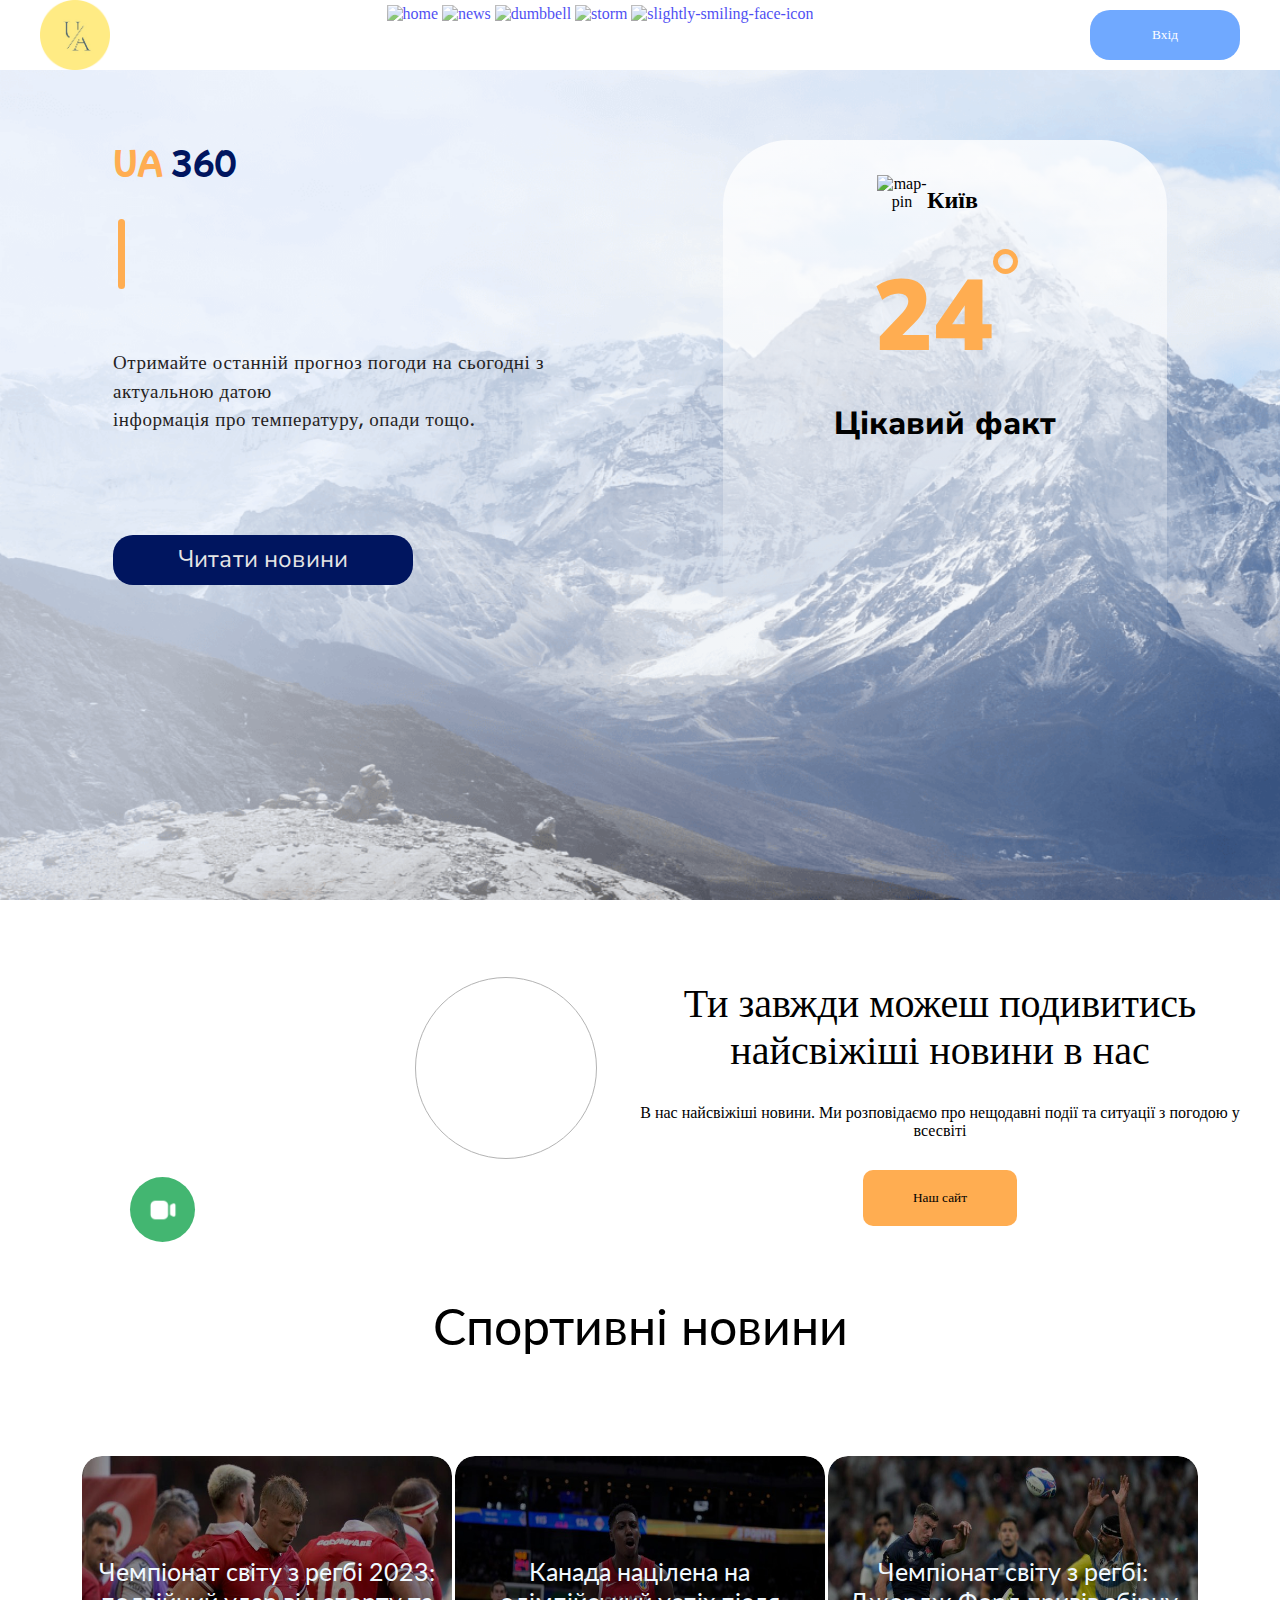
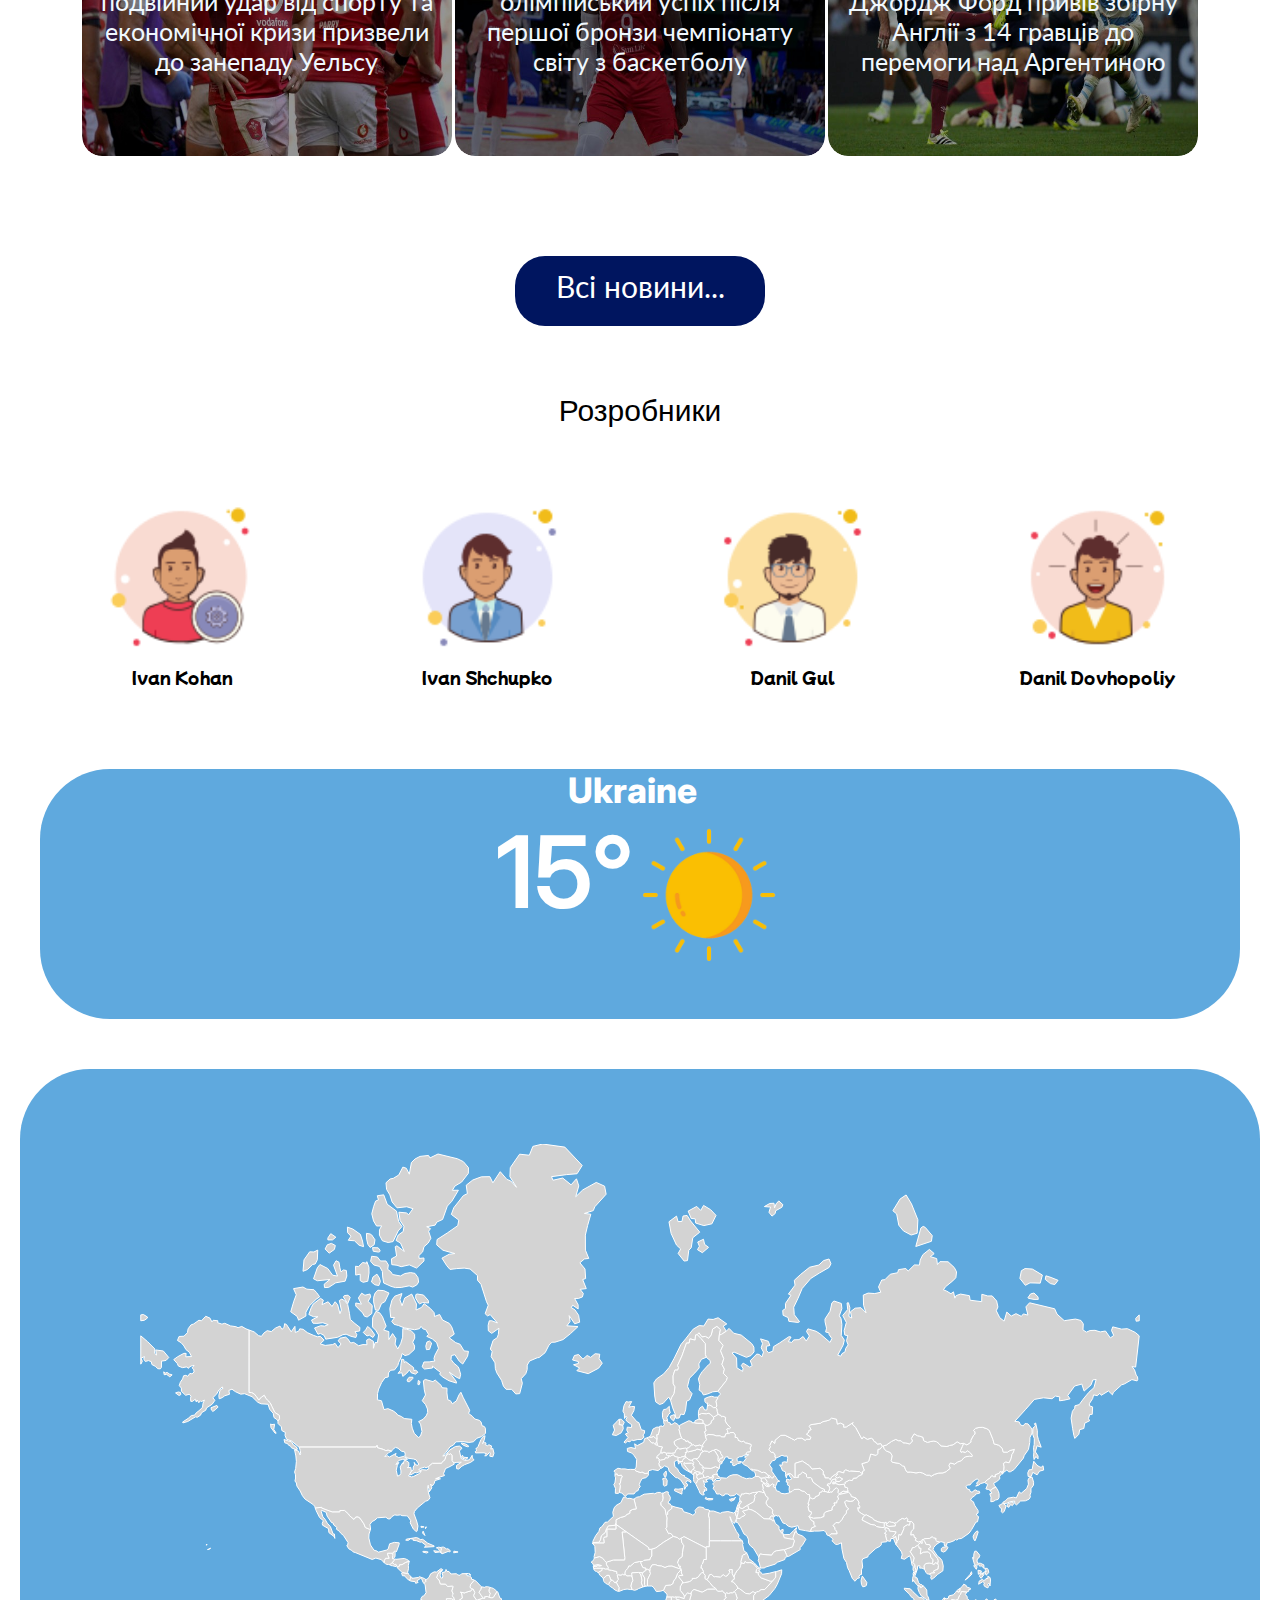
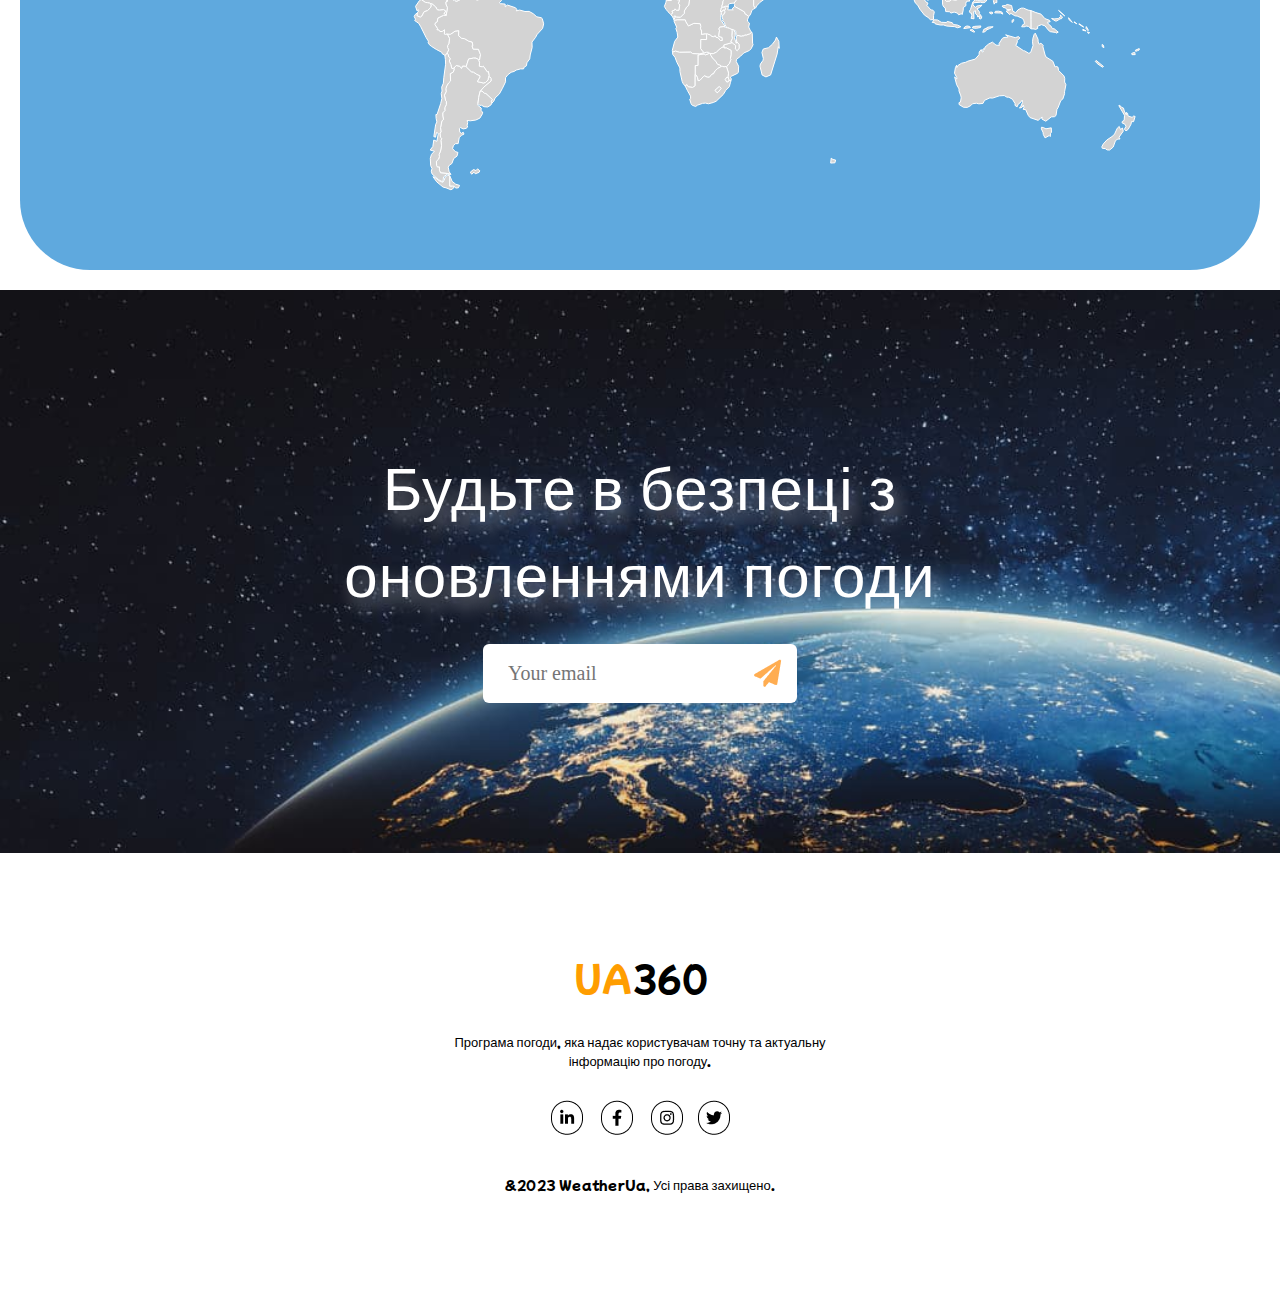
==== commit 45fb9218: "v3" ====
--- a/index.html
+++ b/index.html
@@ -136,7 +136,7 @@
                 </div>
             </div>
                 <div class="g__box-news1">
-                    <img class="g__box-news1-img" src="./img/news2dark.jpg" alt="">
+                    <img class="g__box-news1-img" src="./img/news2-ultra.jpg" alt="">
                     <p class="g__box-news1-text">Канада націлена на олімпійський успіх після першої бронзи чемпіонату світу з баскетболу</p>
                     <a href=""><div class="g__box-news1-button">
                         <p class="g__box-news1-button-text">Читати більше...</p>
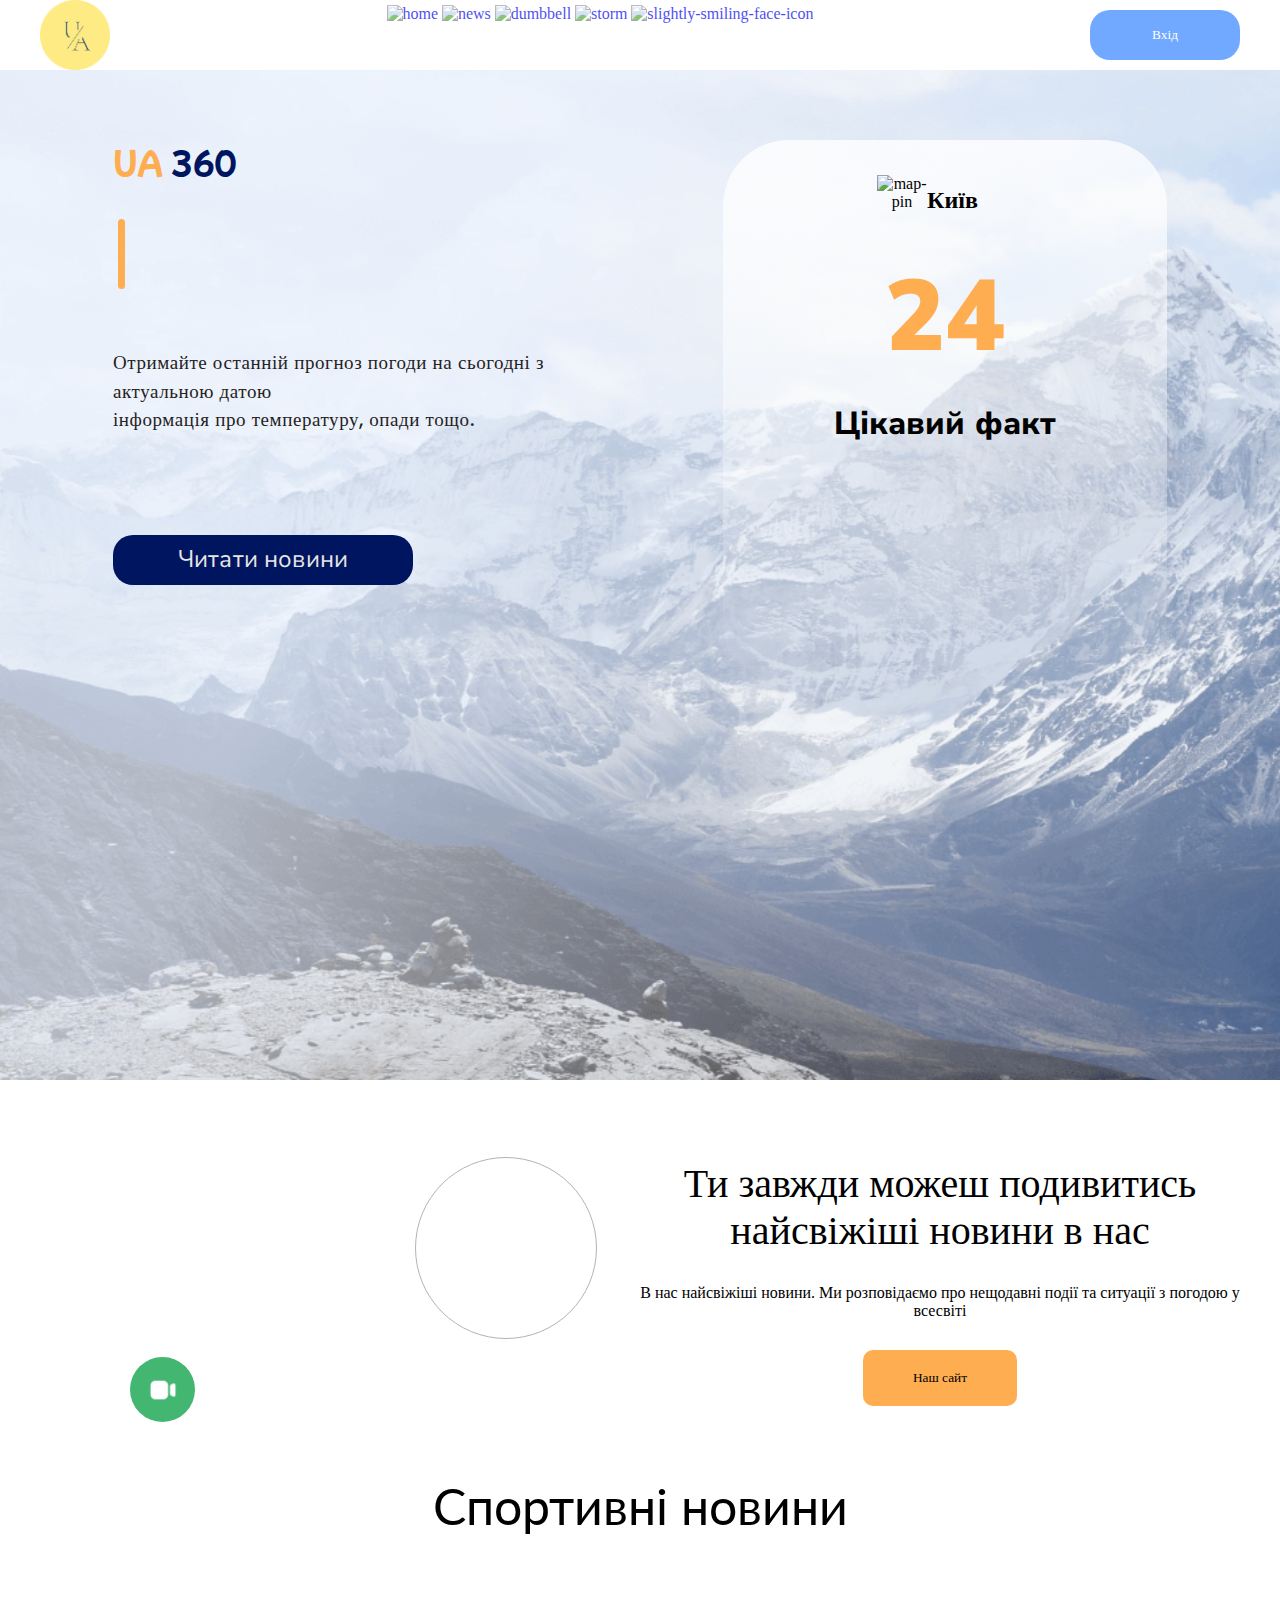
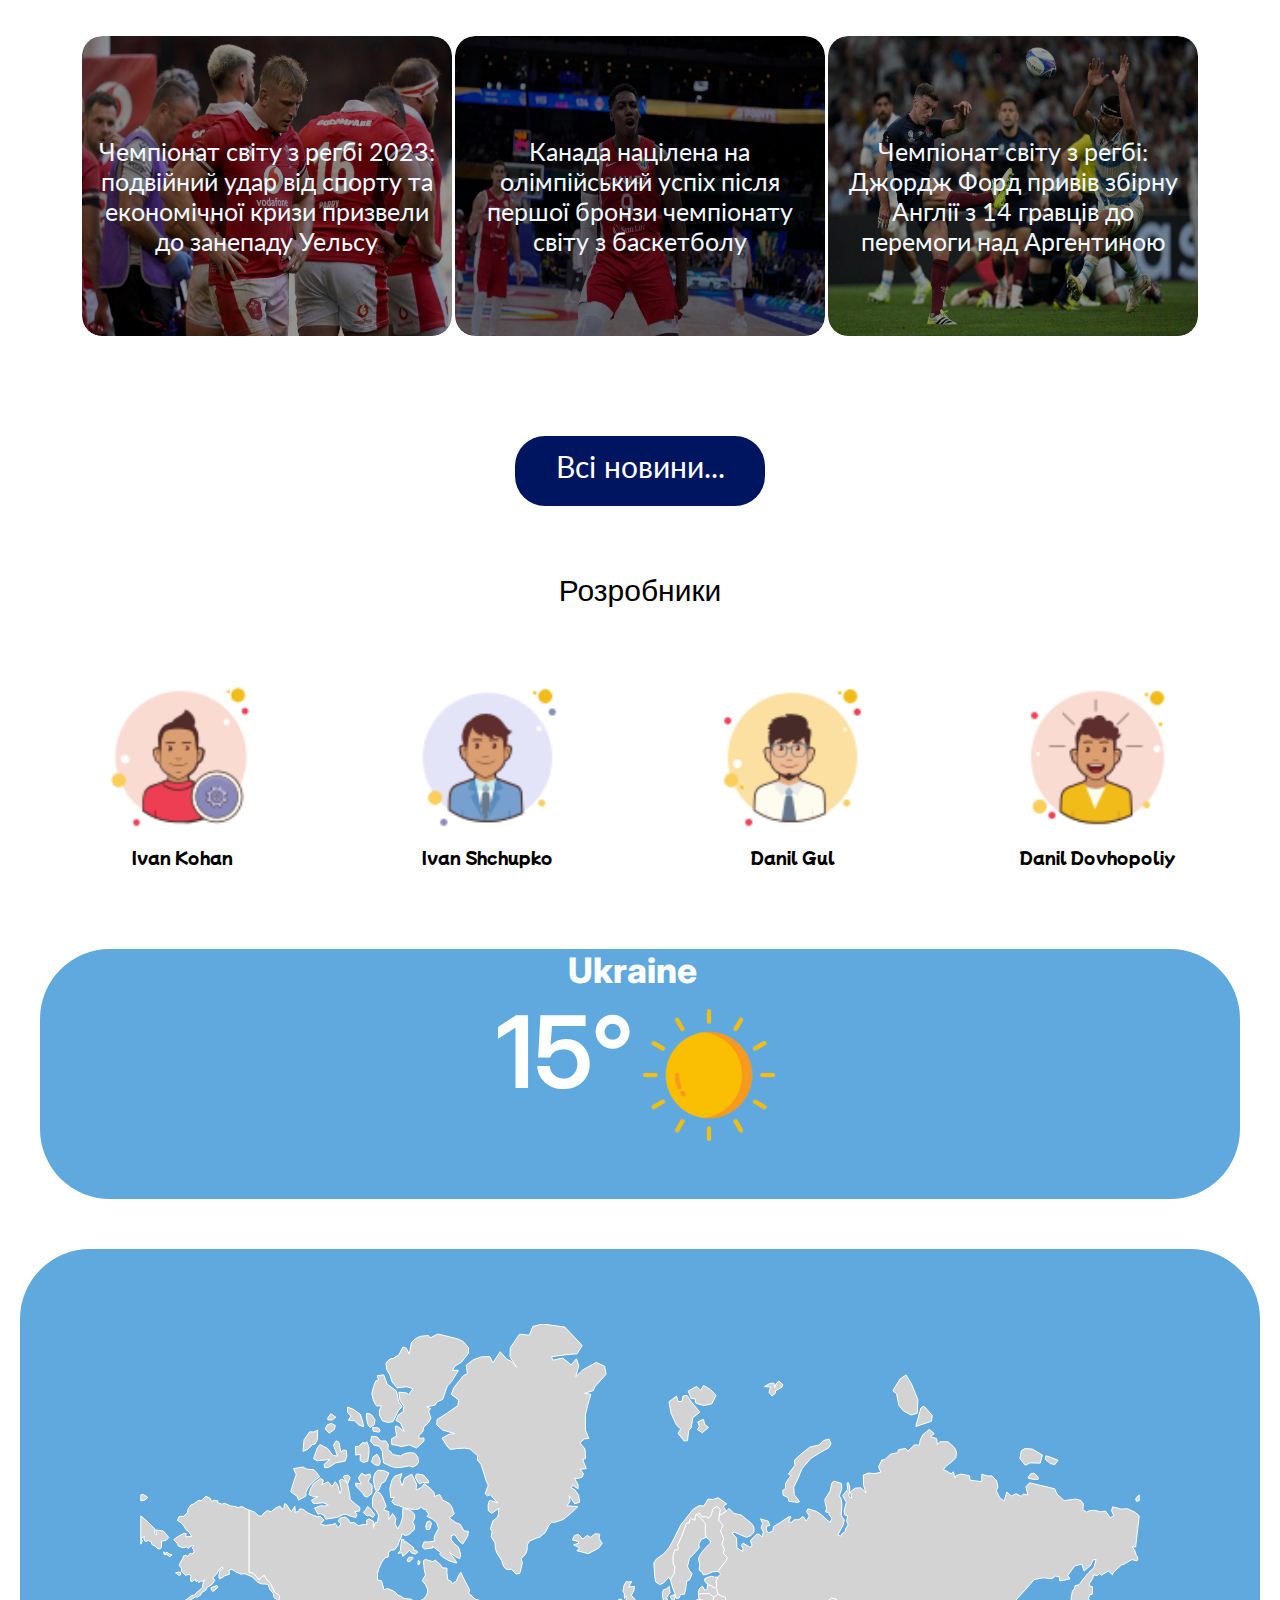
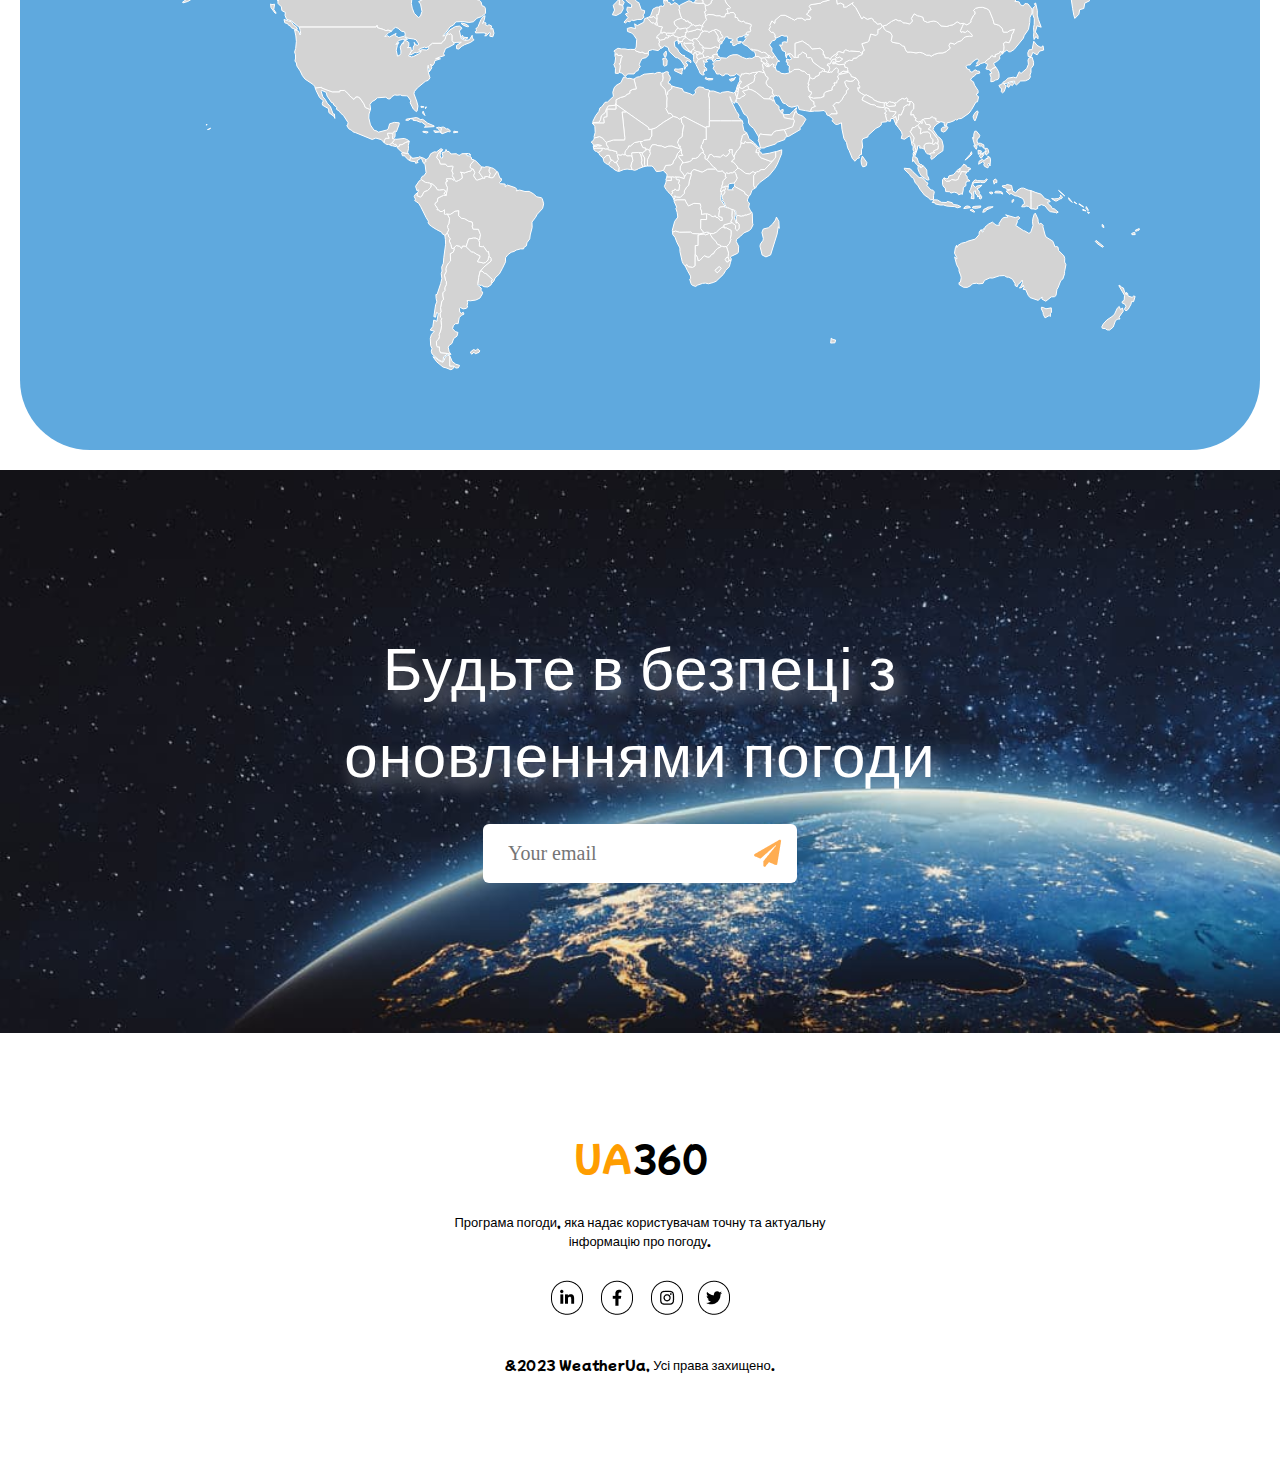
==== commit 0f3306b8: "v4" ====
--- a/index.html
+++ b/index.html
@@ -94,7 +94,6 @@
                     </div>
                     <div class="i-temperature-box">
                         <p class="i-temperature">24</p>
-                        <div class="i-circle"></div>
                     </div>
                     <p class="i-ff-title">Цікавий факт</p>
                     <p class="i-ff" id="iFF">Щоб передивитися всі відео на YouTube, знадобиться 1000 років.</p>
--- a/style.css
+++ b/style.css
@@ -42,7 +42,7 @@
     background-image: url(./img/background.png);
     background-size: cover;
     width: 100%;
-    height: 100vh;
+    height: 120vh;
     margin: 0px auto;
     z-index: 500;
     transition: 0.5s;
